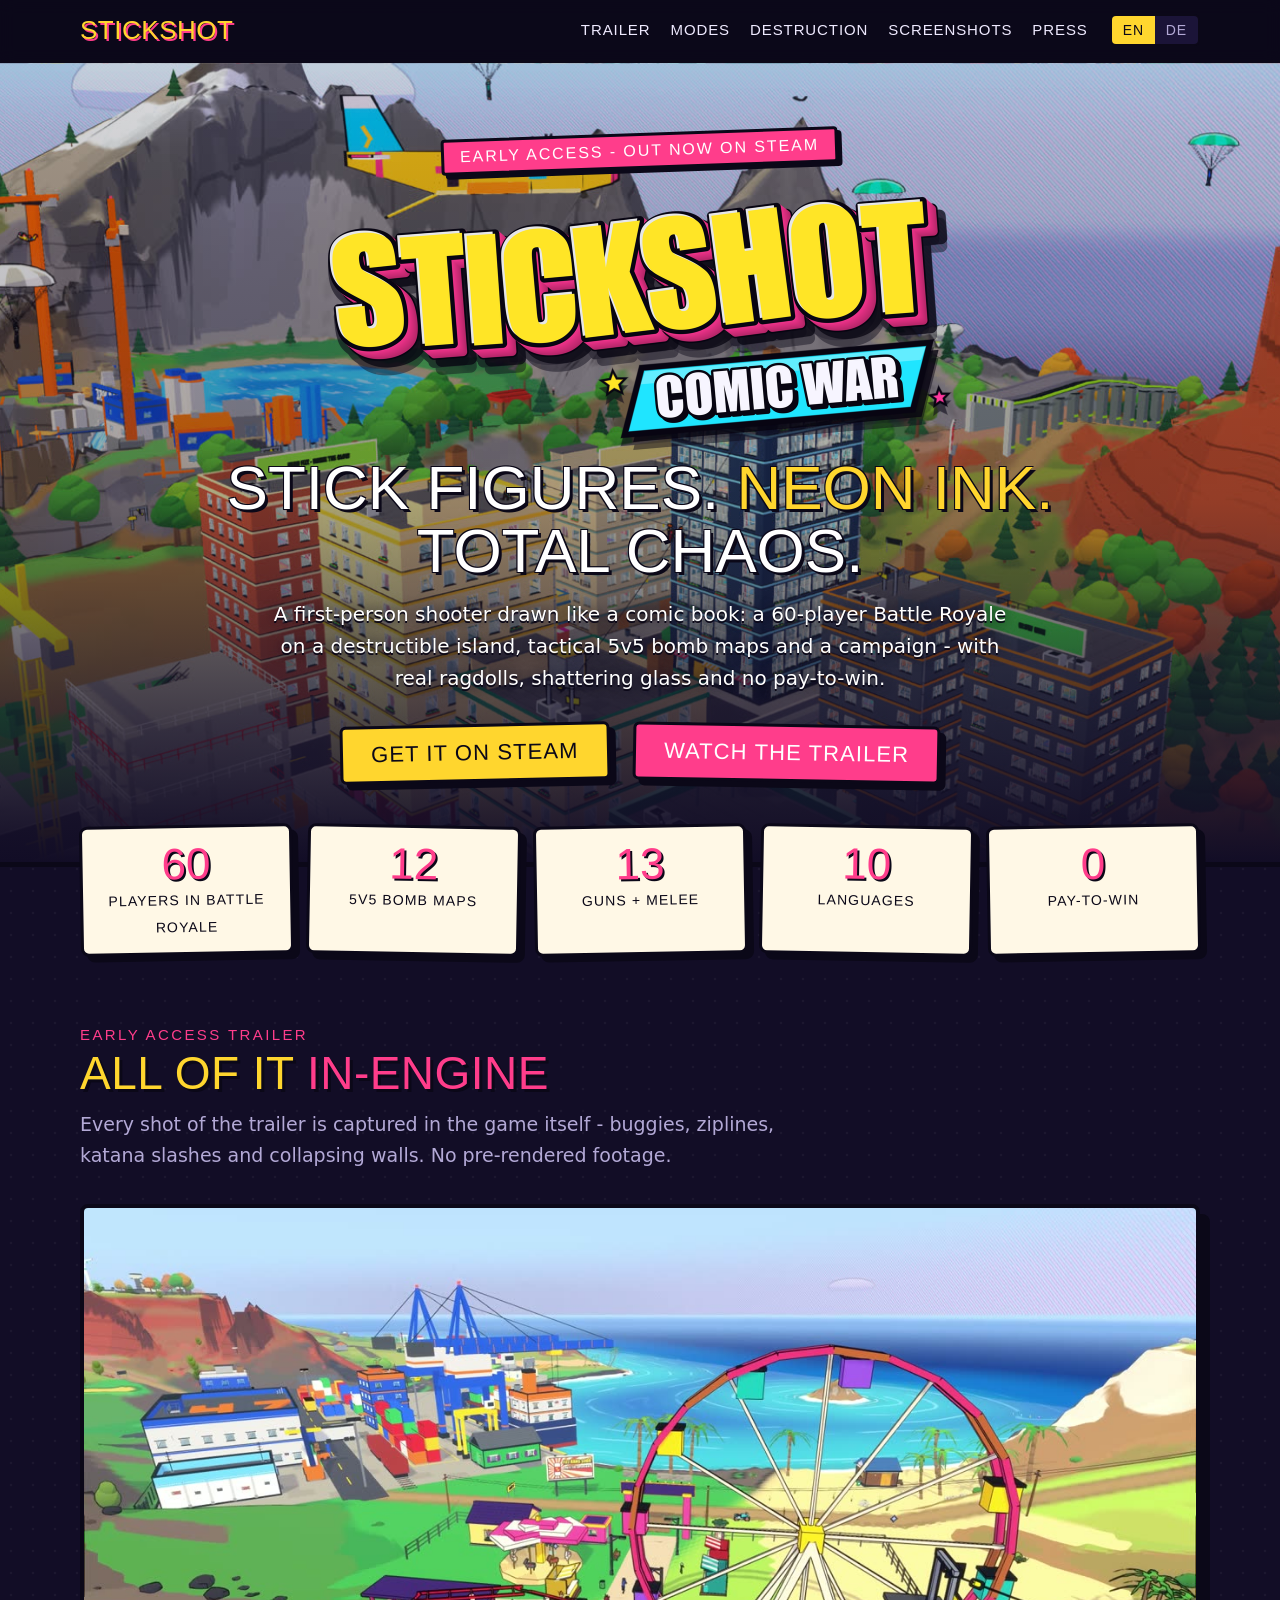
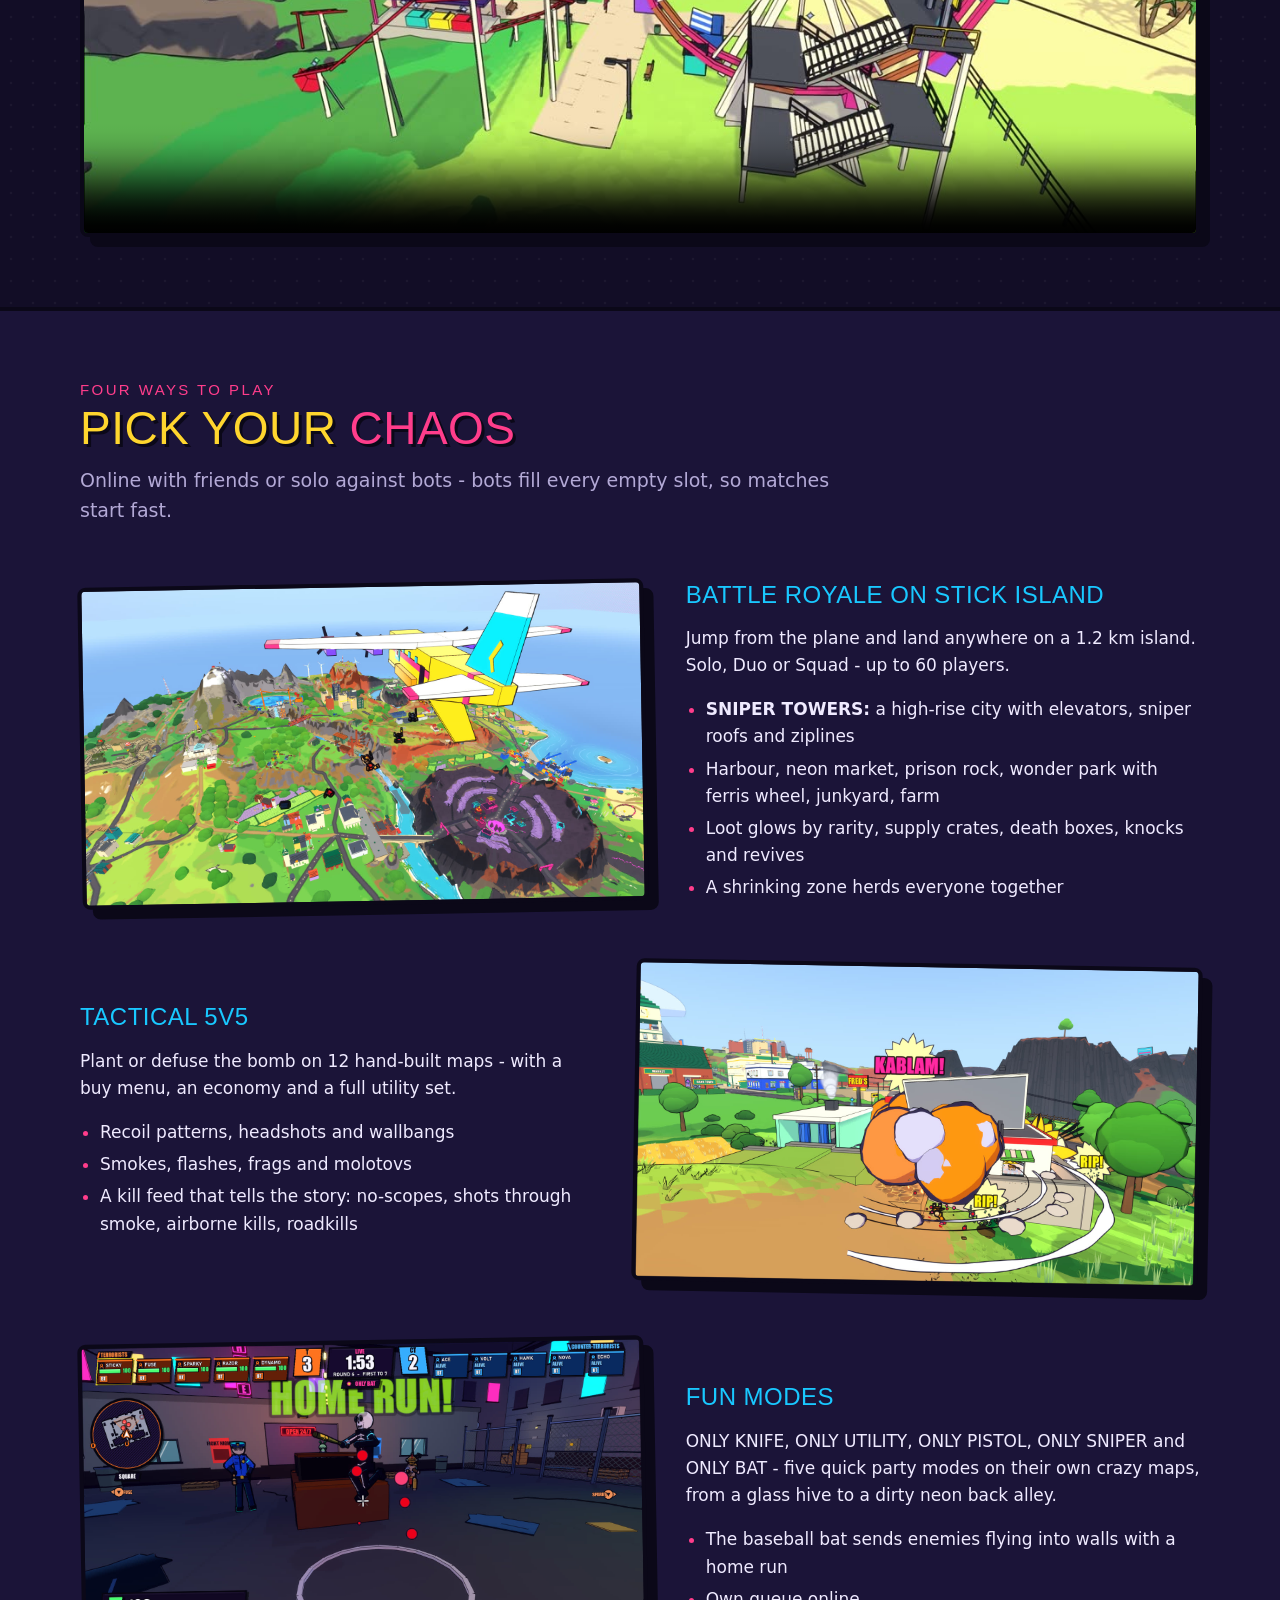
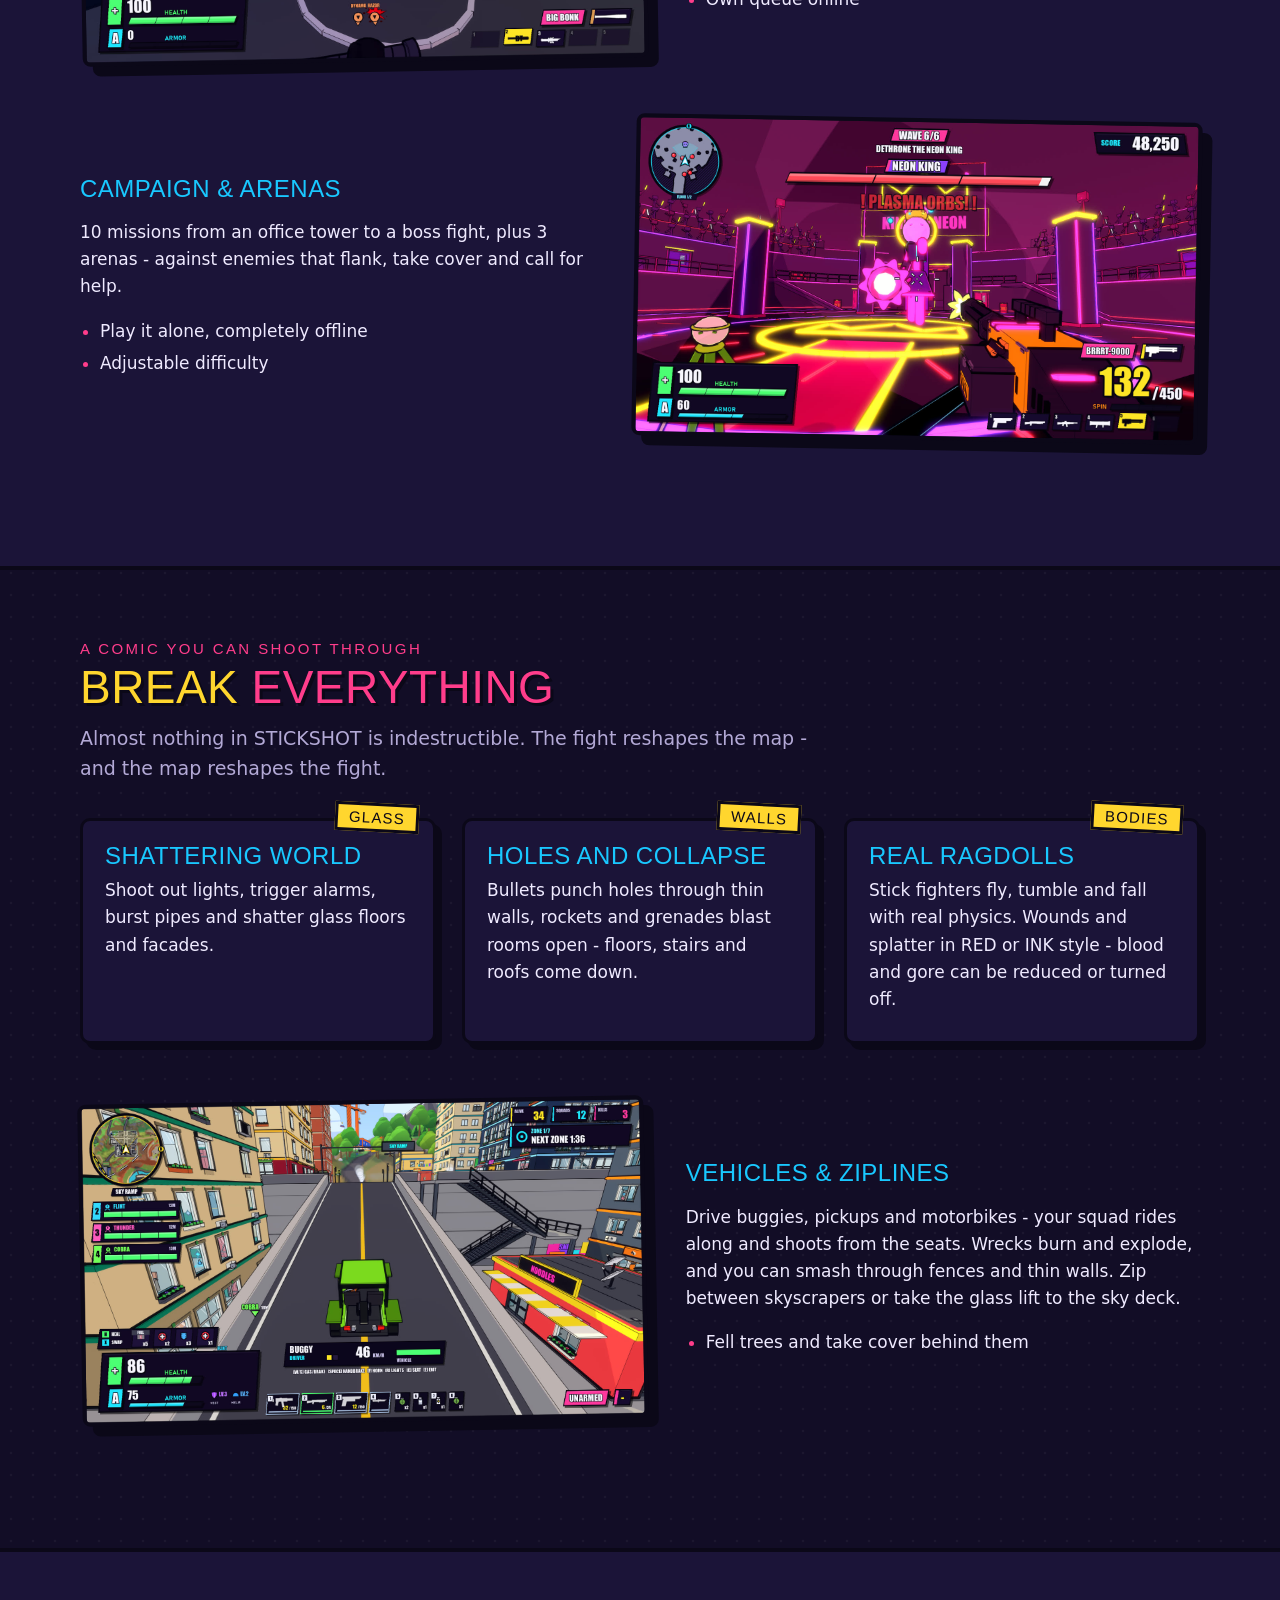
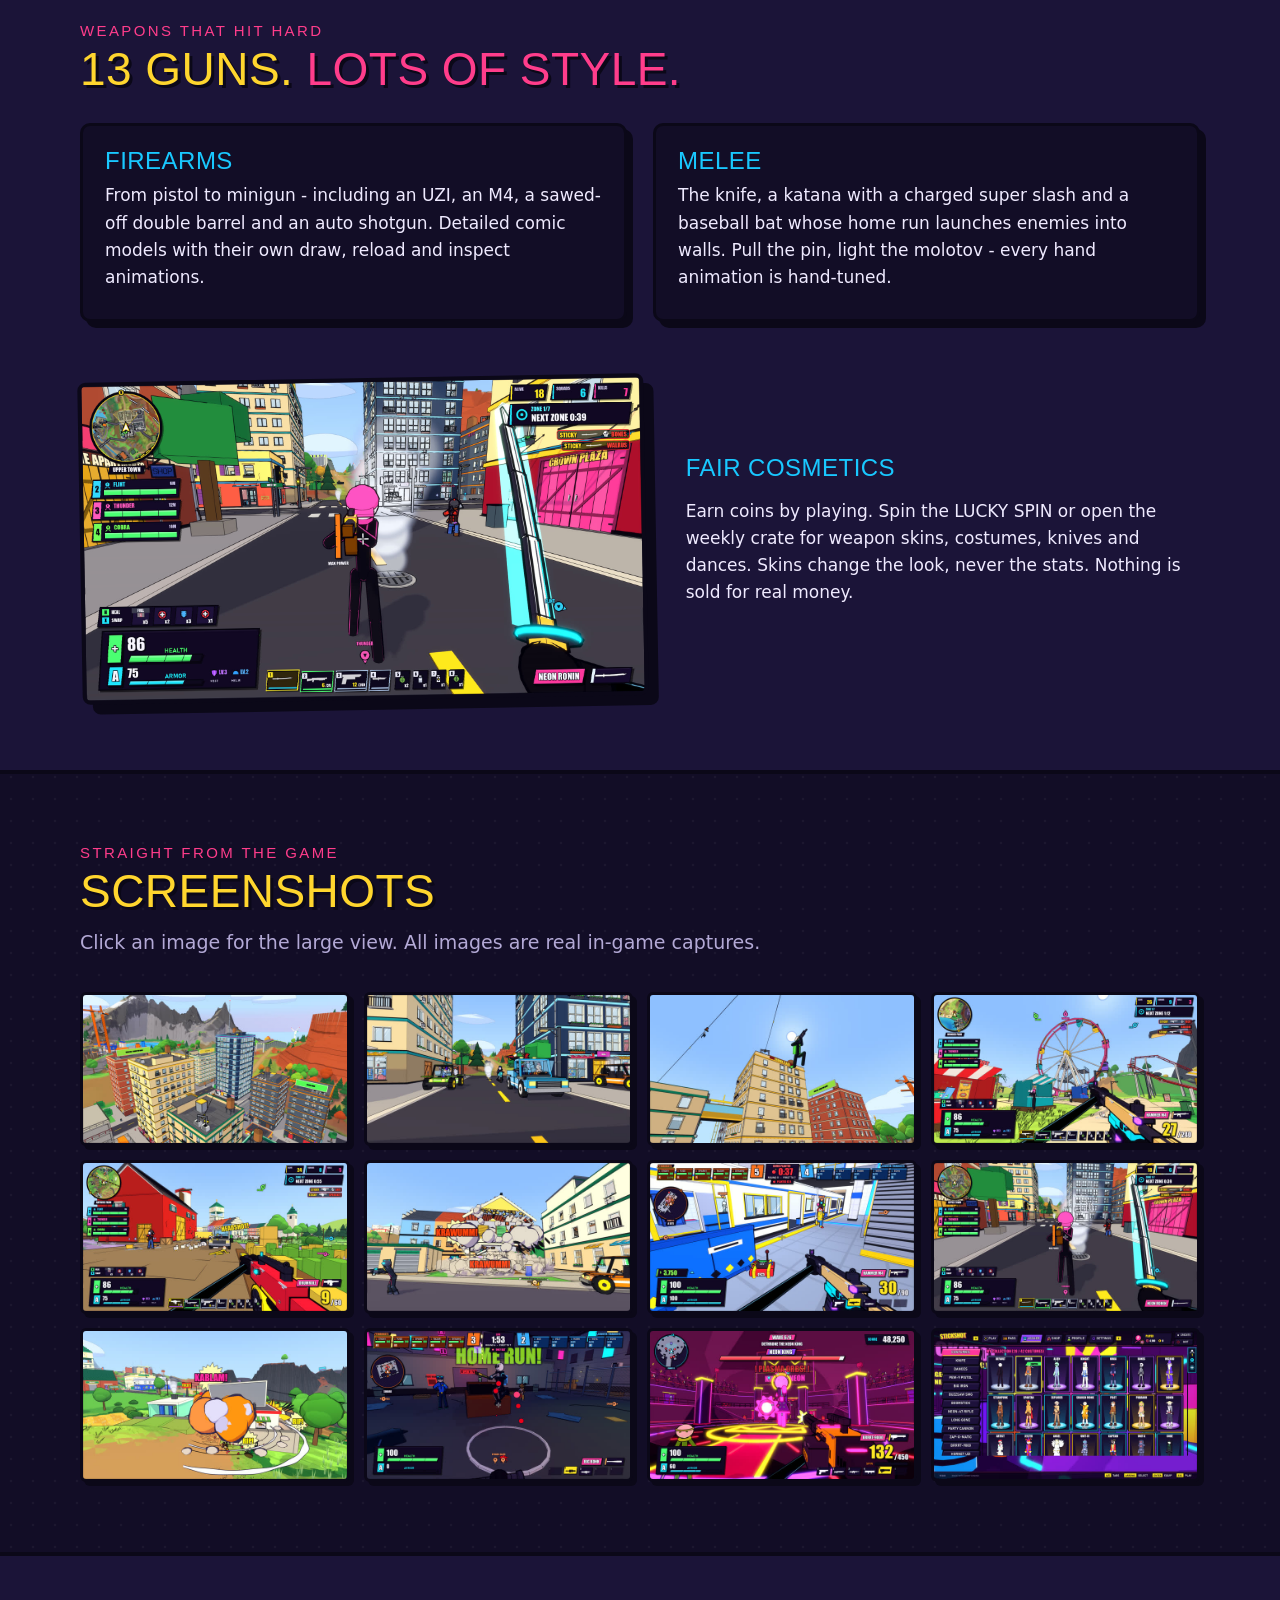
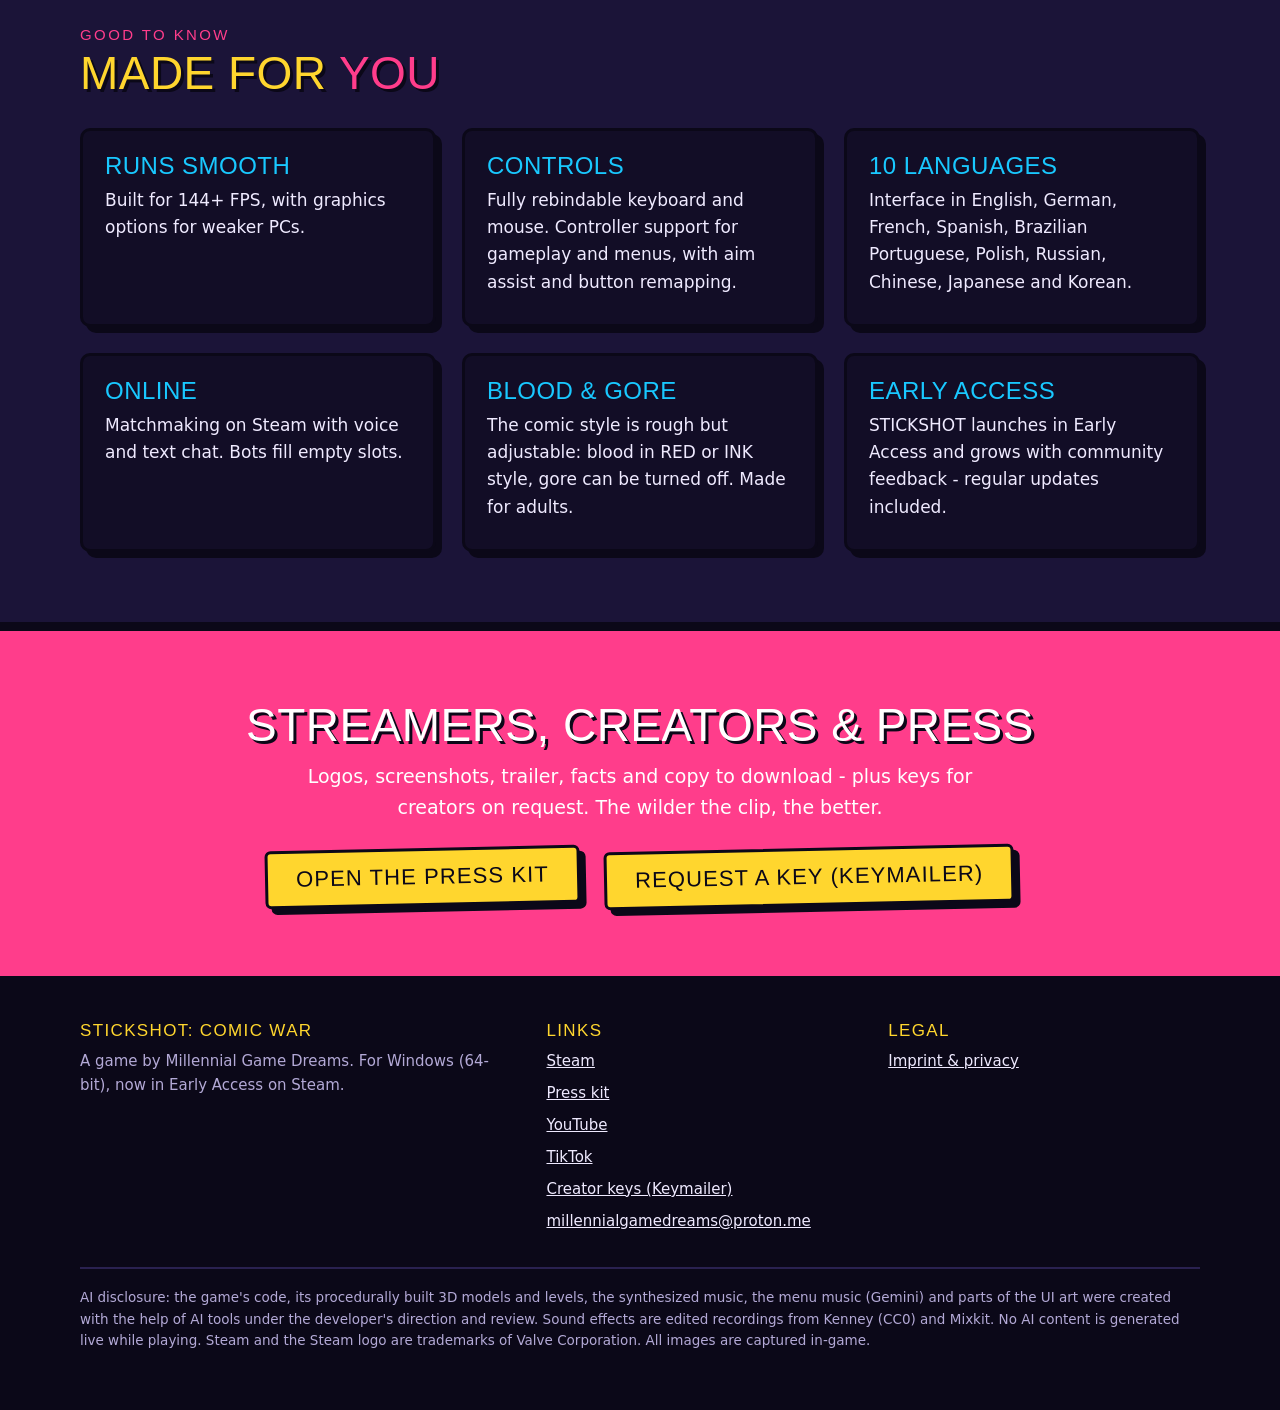
==== index.html @ 988b47b9 "Released: Early Access out now, key requests via Keymailer, YouTube/TikTok links, presskit release d" ====
<!doctype html>
<html lang="en" data-title-en="STICKSHOT: Comic War - Neon comic stickman shooter" data-title-de="STICKSHOT: Comic War - Neon-Comic-Strichmann-Shooter">
<head>
<meta charset="utf-8">
<meta name="viewport" content="width=device-width, initial-scale=1">
<title>STICKSHOT: Comic War - Neon comic stickman shooter</title>
<meta name="description" content="STICKSHOT: Comic War is a loud neon-comic stickman shooter: 60-player Battle Royale on a destructible island, tactical 5v5 bomb maps, fun modes and a 10-mission campaign. Real ragdolls, shattering glass, no pay-to-win. Out now in Early Access on Steam." data-de="STICKSHOT: Comic War ist ein lauter Neon-Comic-Strichmann-Shooter: Battle Royale mit 60 Spielern auf einer zerstörbaren Insel, taktisches 5v5 mit Bombe, Fun-Modi und eine Kampagne mit 10 Missionen. Echte Ragdolls, splitterndes Glas, kein Pay-to-Win. Jetzt im Early Access auf Steam.">
<link rel="icon" type="image/png" href="img/icon.png">
<meta property="og:type" content="website">
<meta property="og:title" content="STICKSHOT: Comic War">
<meta property="og:description" content="A loud neon-comic stickman shooter. 60-player Battle Royale, tactical 5v5, destruction everywhere. Out now in Early Access on Steam.">
<meta property="og:image" content="img/og.jpg">
<meta name="twitter:card" content="summary_large_image">
<meta name="theme-color" content="#120d26">
<link rel="stylesheet" href="css/style.css">
</head>
<body>
<a class="skip" href="#main" data-de="Zum Inhalt springen">Skip to content</a>

<header class="nav">
  <div class="wrap">
    <a class="brand" href="#top">Stickshot</a>
    <ul>
      <li><a href="#trailer" data-de="Trailer">Trailer</a></li>
      <li><a href="#modes" data-de="Modi">Modes</a></li>
      <li><a href="#destruction" data-de="Zerstörung">Destruction</a></li>
      <li><a href="#screens" data-de="Bilder">Screenshots</a></li>
      <li><a href="presskit/" data-de="Presse">Press</a></li>
    </ul>
    <div class="lang" role="group" aria-label="Language">
      <button type="button" data-l="en" aria-pressed="true">EN</button>
      <button type="button" data-l="de" aria-pressed="false">DE</button>
    </div>
  </div>
</header>

<main id="main">
<div class="hero" id="top">
  <div class="wrap">
    <span class="tag" data-de="Early Access - jetzt auf Steam">Early Access - out now on Steam</span>
    <img class="logo" src="img/logo.png" alt="STICKSHOT: Comic War" width="1280" height="522">
    <h1 data-de="Strichmännchen. <em>Neon-Tinte.</em> Totales Chaos.">Stick figures. <em>Neon ink.</em> Total chaos.</h1>
    <p class="lead" data-de="Ein Ego-Shooter, gezeichnet wie ein Comic: Battle Royale mit 60 Spielern auf einer zerstörbaren Insel, taktisches 5v5 mit Bombe und eine Kampagne - mit echten Ragdolls, splitterndem Glas und ohne Pay-to-Win.">A first-person shooter drawn like a comic book: a 60-player Battle Royale on a destructible island, tactical 5v5 bomb maps and a campaign - with real ragdolls, shattering glass and no pay-to-win.</p>
    <div class="btnrow">
      <a class="btn" href="https://store.steampowered.com/app/5336280/" rel="noopener" data-de="Jetzt auf Steam holen">Get it on Steam</a>
      <a class="btn pink" href="#trailer" data-de="Trailer ansehen">Watch the trailer</a>
    </div>
  </div>
</div>

<div class="wrap">
  <div class="stats" aria-label="Key numbers">
    <div class="stat"><b>60</b><span data-de="Spieler im Battle Royale">players in Battle Royale</span></div>
    <div class="stat"><b>12</b><span data-de="Bombenkarten 5v5">5v5 bomb maps</span></div>
    <div class="stat"><b>13</b><span data-de="Waffen + Nahkampf">guns + melee</span></div>
    <div class="stat"><b>10</b><span data-de="Sprachen">languages</span></div>
    <div class="stat"><b>0</b><span data-de="Pay-to-Win">pay-to-win</span></div>
  </div>
</div>

<section id="trailer">
  <div class="wrap">
    <p class="kicker" data-de="Early-Access-Trailer">Early Access trailer</p>
    <h2 data-de="Alles echt aus dem Spiel">All of it <span class="pop">in-engine</span></h2>
    <p class="sub" data-de="Der komplette Trailer ist im Spiel aufgenommen - Buggys, Seilrutschen, Katana-Schläge und einstürzende Wände. Keine Vorab-Renderings.">Every shot of the trailer is captured in the game itself - buggies, ziplines, katana slashes and collapsing walls. No pre-rendered footage.</p>
    <div class="video">
      <video controls preload="metadata" poster="video/poster.jpg" playsinline>
        <source src="video/trailer.mp4" type="video/mp4">
        <a href="video/trailer.mp4">Trailer (MP4)</a>
      </video>
    </div>
  </div>
</section>

<section class="alt" id="modes">
  <div class="wrap">
    <p class="kicker" data-de="Vier Wege zu spielen">Four ways to play</p>
    <h2 data-de="Such dir dein Chaos aus">Pick your <span class="pop">chaos</span></h2>
    <p class="sub" data-de="Online mit Freunden oder allein gegen Bots - Bots füllen jeden freien Platz, deshalb starten Matches schnell.">Online with friends or solo against bots - bots fill every empty slot, so matches start fast.</p>

    <div class="row">
      <div class="pic"><img src="img/shots/05.jpg" loading="lazy" width="1600" height="900" alt="A plane flying over the whole of Stick Island with its city, mountains and coast"></div>
      <div>
        <h3 data-de="Battle Royale auf Stick Island">Battle Royale on Stick Island</h3>
        <p data-de="Spring aus dem Flugzeug und lande irgendwo auf einer 1,2 km großen Insel. Solo, Duo oder Squad - bis zu 60 Spieler.">Jump from the plane and land anywhere on a 1.2 km island. Solo, Duo or Squad - up to 60 players.</p>
        <ul>
          <li data-de="SNIPER TOWERS: Hochhausstadt mit Aufzügen, Sniper-Dächern und Seilrutschen"><b>SNIPER TOWERS:</b> a high-rise city with elevators, sniper roofs and ziplines</li>
          <li data-de="Hafen, Neon-Markt, Gefängnisfelsen, Freizeitpark mit Riesenrad, Schrottplatz, Bauernhof">Harbour, neon market, prison rock, wonder park with ferris wheel, junkyard, farm</li>
          <li data-de="Beute leuchtet nach Seltenheit, Versorgungskisten, Todeskisten, Niederschlagen und Wiederbeleben">Loot glows by rarity, supply crates, death boxes, knocks and revives</li>
          <li data-de="Eine schrumpfende Zone treibt alle zusammen">A shrinking zone herds everyone together</li>
        </ul>
      </div>
    </div>

    <div class="row flip">
      <div class="pic"><img src="img/shots/07.jpg" loading="lazy" width="1600" height="900" alt="A planted bomb explodes in a comic-style KABLAM burst on a 5v5 map"></div>
      <div>
        <h3 data-de="Taktisches 5v5">Tactical 5v5</h3>
        <p data-de="Bombe legen oder entschärfen auf 12 handgebauten Karten - mit Kaufmenü, Wirtschaft und Granaten.">Plant or defuse the bomb on 12 hand-built maps - with a buy menu, an economy and a full utility set.</p>
        <ul>
          <li data-de="Rückstoßmuster, Kopftreffer und Wanddurchschüsse">Recoil patterns, headshots and wallbangs</li>
          <li data-de="Rauch, Blend, Splitter und Molotow">Smokes, flashes, frags and molotovs</li>
          <li data-de="Ein Kill-Feed, der die Geschichte erzählt: No-Scopes, Schüsse durch Rauch, Kills im Sprung, Roadkills">A kill feed that tells the story: no-scopes, shots through smoke, airborne kills, roadkills</li>
        </ul>
      </div>
    </div>

    <div class="row">
      <div class="pic"><img src="img/shots/12.jpg" loading="lazy" width="1600" height="900" alt="HOME RUN! A baseball bat smash in the neon back alley of the ONLY BAT fun mode"></div>
      <div>
        <h3>FUN MODES</h3>
        <p data-de="ONLY KNIFE, ONLY UTILITY, ONLY PISTOL, ONLY SNIPER und ONLY BAT - fünf schnelle Party-Modi auf eigenen verrückten Karten, vom Glaswaben-Turm bis zum dreckigen Neon-Hinterhof.">ONLY KNIFE, ONLY UTILITY, ONLY PISTOL, ONLY SNIPER and ONLY BAT - five quick party modes on their own crazy maps, from a glass hive to a dirty neon back alley.</p>
        <ul>
          <li data-de="Der Baseballschläger schleudert Gegner mit einem Home Run gegen Wände">The baseball bat sends enemies flying into walls with a home run</li>
          <li data-de="Eigene Warteschlange online">Own queue online</li>
        </ul>
      </div>
    </div>

    <div class="row flip">
      <div class="pic"><img src="img/shots/13.jpg" loading="lazy" width="1600" height="900" alt="Boss fight against the NEON KING in a purple arena with a minigun"></div>
      <div>
        <h3 data-de="Kampagne &amp; Arenen">Campaign &amp; arenas</h3>
        <p data-de="10 Missionen vom Bürohochhaus bis zum Bosskampf, dazu 3 Arenen - gegen Gegner, die flankieren, Deckung suchen und Verstärkung rufen.">10 missions from an office tower to a boss fight, plus 3 arenas - against enemies that flank, take cover and call for help.</p>
        <ul>
          <li data-de="Allein spielen, komplett ohne Internet">Play it alone, completely offline</li>
          <li data-de="Schwierigkeit einstellbar">Adjustable difficulty</li>
        </ul>
      </div>
    </div>
  </div>
</section>

<section id="destruction">
  <div class="wrap">
    <p class="kicker" data-de="Ein Comic, den man durchschießen kann">A comic you can shoot through</p>
    <h2 data-de="Mach alles <span class='pop'>kaputt</span>">Break <span class="pop">everything</span></h2>
    <p class="sub" data-de="Fast nichts in STICKSHOT ist unzerstörbar. Das Gefecht verändert die Karte - und die Karte verändert das Gefecht.">Almost nothing in STICKSHOT is indestructible. The fight reshapes the map - and the map reshapes the fight.</p>
    <div class="grid g3">
      <div class="card"><span class="no" data-de="Glas">Glass</span><h3 data-de="Splitternde Welt">Shattering world</h3><p data-de="Lampen zerschießen, Alarme auslösen, Rohre platzen lassen, Glasböden und Fassaden zerbersten.">Shoot out lights, trigger alarms, burst pipes and shatter glass floors and facades.</p></div>
      <div class="card"><span class="no" data-de="Wände">Walls</span><h3 data-de="Löcher und Einsturz">Holes and collapse</h3><p data-de="Kugeln schlagen Löcher in dünne Wände, Raketen und Granaten sprengen Räume auf - Decken, Treppen und Dächer stürzen ein.">Bullets punch holes through thin walls, rockets and grenades blast rooms open - floors, stairs and roofs come down.</p></div>
      <div class="card"><span class="no" data-de="Körper">Bodies</span><h3 data-de="Echte Ragdolls">Real ragdolls</h3><p data-de="Strichmann-Kämpfer fliegen, stolpern und fallen physikalisch. Wunden und Splatter in RED oder INK - Blut und Gore lassen sich reduzieren oder abschalten.">Stick fighters fly, tumble and fall with real physics. Wounds and splatter in RED or INK style - blood and gore can be reduced or turned off.</p></div>
    </div>

    <div class="row">
      <div class="pic"><img src="img/shots/08.jpg" loading="lazy" width="1600" height="900" alt="Driving a green buggy down a city street at speed"></div>
      <div>
        <h3 data-de="Fahrzeuge &amp; Seilrutschen">Vehicles &amp; ziplines</h3>
        <p data-de="Fahr Buggy, Pickup und Motorrad - dein Trupp fährt mit und schießt vom Sitz. Wracks brennen und explodieren, und du brichst durch Zäune und dünne Wände. Rutsch am Seil zwischen Hochhäusern oder nimm den Glasaufzug zum Sky Deck.">Drive buggies, pickups and motorbikes - your squad rides along and shoots from the seats. Wrecks burn and explode, and you can smash through fences and thin walls. Zip between skyscrapers or take the glass lift to the sky deck.</p>
        <ul>
          <li data-de="Bäume fällen und sich dahinter verschanzen">Fell trees and take cover behind them</li>
        </ul>
      </div>
    </div>
  </div>
</section>

<section class="alt" id="weapons">
  <div class="wrap">
    <p class="kicker" data-de="Waffen mit Wumms">Weapons that hit hard</p>
    <h2 data-de="13 Waffen. <span class='pop'>Viel Stil.</span>">13 guns. <span class="pop">Lots of style.</span></h2>
    <div class="grid g2" style="margin-top:30px">
      <div class="card"><h3 data-de="Schusswaffen">Firearms</h3><p data-de="Von der Pistole bis zur Minigun - darunter UZI, M4, abgesägte Doppelflinte und Auto-Schrotflinte. Detaillierte Comic-Modelle mit eigenen Zieh-, Nachlade- und Inspizier-Animationen.">From pistol to minigun - including an UZI, an M4, a sawed-off double barrel and an auto shotgun. Detailed comic models with their own draw, reload and inspect animations.</p></div>
      <div class="card"><h3 data-de="Nahkampf">Melee</h3><p data-de="Das Messer, ein Katana mit aufgeladenem Superschlag und ein Baseballschläger, dessen Home Run Gegner gegen Wände schleudert. Stift ziehen, Molotow anzünden - jede Hand-Animation sitzt.">The knife, a katana with a charged super slash and a baseball bat whose home run launches enemies into walls. Pull the pin, light the molotov - every hand animation is hand-tuned.</p></div>
    </div>
    <div class="row" style="margin-bottom:0">
      <div class="pic"><img src="img/shots/03.jpg" loading="lazy" width="1600" height="900" alt="First-person view with a glowing katana in a city street"></div>
      <div>
        <h3 data-de="Faire Kosmetik">Fair cosmetics</h3>
        <p data-de="Coins verdienst du durchs Spielen. Dreh das LUCKY SPIN oder öffne die Wochenkiste für Waffen-Skins, Kostüme, Messer und Tänze. Skins ändern das Aussehen, nie die Werte. Nichts wird für echtes Geld verkauft.">Earn coins by playing. Spin the LUCKY SPIN or open the weekly crate for weapon skins, costumes, knives and dances. Skins change the look, never the stats. Nothing is sold for real money.</p>
      </div>
    </div>
  </div>
</section>

<section id="screens">
  <div class="wrap">
    <p class="kicker" data-de="Bilder aus dem Spiel">Straight from the game</p>
    <h2>Screenshots</h2>
    <p class="sub" data-de="Klick auf ein Bild für die große Ansicht. Alle Bilder sind echte Aufnahmen.">Click an image for the large view. All images are real in-game captures.</p>
    <div class="gallery">
      <button class="shot" data-full="img/shots/02.jpg"><img src="img/thumbs/02.jpg" loading="lazy" width="640" height="360" alt="Island overview with a high-rise city, mountains and red canyon"></button>
      <button class="shot" data-full="img/shots/01.jpg"><img src="img/thumbs/01.jpg" loading="lazy" width="640" height="360" alt="Street scene with a buggy, pickup and motorbike"></button>
      <button class="shot" data-full="img/shots/04.jpg"><img src="img/thumbs/04.jpg" loading="lazy" width="640" height="360" alt="A stick fighter ziplining between rooftops"></button>
      <button class="shot" data-full="img/shots/06.jpg"><img src="img/thumbs/06.jpg" loading="lazy" width="640" height="360" alt="Wonder park with a ferris wheel and roller coaster"></button>
      <button class="shot" data-full="img/shots/09.jpg"><img src="img/thumbs/09.jpg" loading="lazy" width="640" height="360" alt="A farm with a red barn and a headshot callout"></button>
      <button class="shot" data-full="img/shots/10.jpg"><img src="img/thumbs/10.jpg" loading="lazy" width="640" height="360" alt="KRAWUMM! A building wall blown apart by an explosion"></button>
      <button class="shot" data-full="img/shots/11.jpg"><img src="img/thumbs/11.jpg" loading="lazy" width="640" height="360" alt="5v5 round on a metro platform with a train"></button>
      <button class="shot" data-full="img/shots/03.jpg"><img src="img/thumbs/03.jpg" loading="lazy" width="640" height="360" alt="Katana in first person next to an enemy stick fighter"></button>
      <button class="shot" data-full="img/shots/07.jpg"><img src="img/thumbs/07.jpg" loading="lazy" width="640" height="360" alt="Bomb explosion with comic text KABLAM"></button>
      <button class="shot" data-full="img/shots/12.jpg"><img src="img/thumbs/12.jpg" loading="lazy" width="640" height="360" alt="HOME RUN in the back alley fun mode"></button>
      <button class="shot" data-full="img/shots/13.jpg"><img src="img/thumbs/13.jpg" loading="lazy" width="640" height="360" alt="Boss arena with the NEON KING"></button>
      <button class="shot" data-full="img/shots/14.jpg"><img src="img/thumbs/14.jpg" loading="lazy" width="640" height="360" alt="The locker menu with 42 costumes"></button>
    </div>
  </div>
</section>

<section class="alt" id="info">
  <div class="wrap">
    <p class="kicker" data-de="Gut zu wissen">Good to know</p>
    <h2 data-de="Für dich <span class='pop'>gebaut</span>">Made for <span class="pop">you</span></h2>
    <div class="grid g3" style="margin-top:30px">
      <div class="card"><h3 data-de="Läuft flüssig">Runs smooth</h3><p data-de="Ausgelegt auf 144+ FPS, mit Grafikeinstellungen für schwächere Rechner.">Built for 144+ FPS, with graphics options for weaker PCs.</p></div>
      <div class="card"><h3 data-de="Steuerung">Controls</h3><p data-de="Tastatur und Maus komplett frei belegbar. Controller-Unterstützung für Spiel und Menüs, mit Aim-Assist und Tastenbelegung.">Fully rebindable keyboard and mouse. Controller support for gameplay and menus, with aim assist and button remapping.</p></div>
      <div class="card"><h3 data-de="10 Sprachen">10 languages</h3><p data-de="Oberfläche auf Englisch, Deutsch, Französisch, Spanisch, brasilianischem Portugiesisch, Polnisch, Russisch, Chinesisch, Japanisch und Koreanisch.">Interface in English, German, French, Spanish, Brazilian Portuguese, Polish, Russian, Chinese, Japanese and Korean.</p></div>
      <div class="card"><h3 data-de="Online">Online</h3><p data-de="Matchsuche über Steam mit Sprach- und Textchat. Bots füllen leere Plätze.">Matchmaking on Steam with voice and text chat. Bots fill empty slots.</p></div>
      <div class="card"><h3 data-de="Blut &amp; Gore">Blood &amp; gore</h3><p data-de="Der Comic-Stil ist drastisch, aber einstellbar: Blut im Stil RED oder INK, Gore lässt sich abschalten. Für Erwachsene.">The comic style is rough but adjustable: blood in RED or INK style, gore can be turned off. Made for adults.</p></div>
      <div class="card"><h3 data-de="Early Access">Early Access</h3><p data-de="STICKSHOT startet im Early Access und wächst mit dem Feedback der Community - regelmäßige Updates inklusive.">STICKSHOT launches in Early Access and grows with community feedback - regular updates included.</p></div>
    </div>
  </div>
</section>

<section class="cta" id="press">
  <div class="wrap">
    <h2 data-de="Streamer, Creator &amp; Presse">Streamers, creators &amp; press</h2>
    <p data-de="Logos, Screenshots, Trailer, Fakten und Texte zum Herunterladen - dazu Keys für Creator auf Anfrage. Je wilder der Clip, desto besser.">Logos, screenshots, trailer, facts and copy to download - plus keys for creators on request. The wilder the clip, the better.</p>
    <div class="btnrow" style="justify-content:center">
      <a class="btn" href="presskit/" data-de="Zum Presskit">Open the press kit</a>
      <a class="btn ghost" href="https://www.keymailer.co/g/games/f1ba02cc" rel="noopener" target="_blank" data-de="Key über Keymailer anfragen">Request a key (Keymailer)</a>
    </div>
  </div>
</section>
</main>

<footer>
  <div class="wrap">
    <div class="cols">
      <div>
        <h4>STICKSHOT: Comic War</h4>
        <p data-de="Ein Spiel von Millennial Game Dreams. Für Windows (64 Bit), jetzt im Early Access auf Steam.">A game by Millennial Game Dreams. For Windows (64-bit), now in Early Access on Steam.</p>
      </div>
      <div>
        <h4 data-de="Links">Links</h4>
        <p><a href="https://store.steampowered.com/app/5336280/" rel="noopener">Steam</a></p>
        <p><a href="presskit/" data-de="Presskit">Press kit</a></p>
        <p><a href="https://www.youtube.com/@schornycr7126" rel="noopener">YouTube</a></p>
        <p><a href="https://www.tiktok.com/@schornycr" rel="noopener">TikTok</a></p>
        <p><a href="https://www.keymailer.co/g/games/f1ba02cc" rel="noopener" data-de="Creator-Keys (Keymailer)">Creator keys (Keymailer)</a></p>
        <p><a href="mailto:millennialgamedreams@proton.me">millennialgamedreams@proton.me</a></p>
      </div>
      <div>
        <h4 data-de="Rechtliches">Legal</h4>
        <p><a href="legal.html" data-de="Impressum &amp; Datenschutz">Imprint &amp; privacy</a></p>
      </div>
    </div>
    <p class="fine" data-de="Hinweis zu KI: Programmcode, prozedural gebaute 3D-Modelle und Level, synthetisch erzeugte Musik, die Menü-Musik (Gemini) und Teile der Oberflächen-Grafik sind mit Hilfe von KI-Werkzeugen unter Anleitung und Prüfung des Entwicklers entstanden. Soundeffekte sind bearbeitete Aufnahmen von Kenney (CC0) und Mixkit. Während des Spiels wird nichts live von einer KI erzeugt. Steam und das Steam-Logo sind Marken der Valve Corporation. Alle Bilder stammen aus dem Spiel.">AI disclosure: the game's code, its procedurally built 3D models and levels, the synthesized music, the menu music (Gemini) and parts of the UI art were created with the help of AI tools under the developer's direction and review. Sound effects are edited recordings from Kenney (CC0) and Mixkit. No AI content is generated live while playing. Steam and the Steam logo are trademarks of Valve Corporation. All images are captured in-game.</p>
  </div>
</footer>

<dialog id="lb" aria-label="Screenshot viewer">
  <img alt="">
  <button type="button" class="x" aria-label="Close">X</button>
  <button type="button" class="nv" aria-label="Previous">&lsaquo;</button>
  <button type="button" class="nv r" aria-label="Next">&rsaquo;</button>
</dialog>

<script src="js/site.js"></script>
</body>
</html>
---- css/style.css ----
/* STICKSHOT: Comic War - Landingpage + Presskit. Keine Fremdschriften, keine Fremdanfragen. */
:root {
  --ink: #0b0818;
  --bg: #120d26;
  --bg2: #1b1438;
  --paper: #fff8e6;
  --yellow: #ffd62e;
  --pink: #ff3d8b;
  --cyan: #19c8ff;
  --text: #efeaff;
  --muted: #b3a9d6;
  --display: Impact, Haettenschweiler, "Arial Narrow Bold", "Arial Black", sans-serif;
  --body: "Segoe UI", system-ui, -apple-system, Roboto, "Helvetica Neue", Arial, sans-serif;
  --shadow: 6px 6px 0 var(--ink);
  --wrap: 1160px;
}
* { box-sizing: border-box; }
html { scroll-behavior: smooth; scroll-padding-top: 72px; }
body {
  margin: 0; background: var(--bg); color: var(--text);
  font: 17px/1.6 var(--body); -webkit-font-smoothing: antialiased;
  background-image: radial-gradient(rgba(255,255,255,.045) 1.4px, transparent 1.6px);
  background-size: 22px 22px;
}
img, video { max-width: 100%; height: auto; display: block; }
a { color: var(--cyan); }
.wrap { max-width: var(--wrap); margin: 0 auto; padding: 0 20px; }
.skip { position: absolute; left: -999px; top: 0; background: var(--yellow); color: var(--ink); padding: 8px 14px; z-index: 100; }
.skip:focus { left: 8px; top: 8px; }

/* Navigation */
.nav { position: sticky; top: 0; z-index: 50; background: rgba(11,8,24,.92); backdrop-filter: blur(8px); border-bottom: 3px solid var(--ink); }
.nav .wrap { display: flex; align-items: center; gap: 22px; height: 60px; }
.nav .brand { font: 26px/1 var(--display); letter-spacing: .02em; color: var(--yellow); text-decoration: none; text-shadow: 2px 2px 0 var(--pink); text-transform: uppercase; }
.nav ul { display: flex; gap: 20px; list-style: none; margin: 0 0 0 auto; padding: 0; }
.nav ul a { color: var(--text); text-decoration: none; font: 15px var(--display); letter-spacing: .06em; text-transform: uppercase; }
.nav ul a:hover, .nav ul a[aria-current] { color: var(--yellow); }
.lang { display: flex; gap: 0; border: 2px solid var(--ink); border-radius: 6px; overflow: hidden; }
.lang button { font: 14px var(--display); letter-spacing: .06em; background: var(--bg2); color: var(--muted); border: 0; padding: 6px 11px; cursor: pointer; }
.lang button[aria-pressed="true"] { background: var(--yellow); color: var(--ink); }
.lang button:focus-visible, .btn:focus-visible, a:focus-visible, .shot:focus-visible { outline: 3px solid var(--cyan); outline-offset: 3px; }

/* Knoepfe */
.btn {
  display: inline-block; font: 22px/1 var(--display); letter-spacing: .05em; text-transform: uppercase; text-decoration: none;
  color: var(--ink); background: var(--yellow); padding: 15px 28px; border: 3px solid var(--ink); border-radius: 6px;
  box-shadow: var(--shadow); transform: rotate(-1.2deg); transition: transform .12s, box-shadow .12s; cursor: pointer;
}
.btn:hover { transform: rotate(-1.2deg) translate(-2px,-2px); box-shadow: 9px 9px 0 var(--ink); }
.btn:active { transform: rotate(-1.2deg) translate(4px,4px); box-shadow: 2px 2px 0 var(--ink); }
.btn.pink { background: var(--pink); color: #fff; transform: rotate(1deg); }
.btn.pink:hover { transform: rotate(1deg) translate(-2px,-2px); }
.btn.pink:active { transform: rotate(1deg) translate(4px,4px); }
.btn.ghost { background: var(--paper); }
.btn.small { font-size: 17px; padding: 10px 18px; }
.btnrow { display: flex; flex-wrap: wrap; gap: 20px 24px; align-items: center; }

/* Hero */
.hero { position: relative; overflow: hidden; border-bottom: 5px solid var(--ink); background: var(--ink); }
.hero::before { content: ""; position: absolute; inset: 0; background: url(../img/hero.jpg) center 40% / cover; }
.hero::after { content: ""; position: absolute; inset: 0; background: linear-gradient(180deg, rgba(11,8,24,.15) 0%, rgba(11,8,24,.35) 55%, var(--bg) 100%); }
.hero .wrap { position: relative; z-index: 2; text-align: center; padding-top: 70px; padding-bottom: 80px; }
.hero .logo { width: min(640px, 88%); margin: 0 auto 6px; filter: drop-shadow(0 8px 0 rgba(11,8,24,.6)); }
.hero .tag { display: inline-block; font: 16px var(--display); letter-spacing: .12em; text-transform: uppercase; background: var(--pink); color: #fff; padding: 6px 16px; border: 3px solid var(--ink); border-radius: 4px; box-shadow: 4px 4px 0 var(--ink); transform: rotate(-2deg); margin-bottom: 20px; }
.hero h1 { font: clamp(34px, 6vw, 62px)/1.02 var(--display); text-transform: uppercase; margin: 6px auto 16px; max-width: 900px; color: #fff; text-shadow: 3px 3px 0 var(--ink), -1px -1px 0 var(--ink), 1px -1px 0 var(--ink), -1px 1px 0 var(--ink); }
.hero h1 em { font-style: normal; color: var(--yellow); }
.hero p.lead { font-size: 20px; max-width: 760px; margin: 0 auto 30px; color: #fff; text-shadow: 0 2px 0 var(--ink), 0 0 14px var(--ink); }
.hero .btnrow { justify-content: center; }

/* Abschnitte */
section { padding: 70px 0; position: relative; }
section.alt { background: var(--bg2); border-top: 4px solid var(--ink); border-bottom: 4px solid var(--ink); }
h2 { font: clamp(30px, 4.4vw, 46px)/1.05 var(--display); text-transform: uppercase; letter-spacing: .01em; margin: 0 0 12px; color: var(--yellow); text-shadow: 3px 3px 0 var(--ink); }
h2 .pop { color: var(--pink); }
h3 { font: 24px/1.1 var(--display); text-transform: uppercase; letter-spacing: .02em; margin: 0 0 8px; color: var(--cyan); }
.kicker { font: 15px var(--display); letter-spacing: .16em; text-transform: uppercase; color: var(--pink); margin: 0 0 6px; }
.sub { color: var(--muted); font-size: 19px; max-width: 760px; margin: 0 0 34px; }

/* Zahlenleiste */
.stats { display: grid; grid-template-columns: repeat(5, 1fr); gap: 14px; margin-top: -42px; position: relative; z-index: 5; }
.stat { background: var(--paper); color: var(--ink); border: 3px solid var(--ink); border-radius: 8px; box-shadow: var(--shadow); text-align: center; padding: 14px 8px 12px; }
.stat:nth-child(odd) { transform: rotate(-1deg); } .stat:nth-child(even) { transform: rotate(1deg); }
.stat b { display: block; font: 44px/1 var(--display); color: var(--pink); text-shadow: 2px 2px 0 var(--ink); }
.stat span { font: 14px var(--display); letter-spacing: .08em; text-transform: uppercase; }

/* Trailer */
.video { border: 4px solid var(--ink); border-radius: 8px; box-shadow: 10px 10px 0 var(--ink); background: #000; overflow: hidden; }
.video video { width: 100%; aspect-ratio: 16/9; background: #000; }

/* Karten */
.grid { display: grid; gap: 26px; }
.g3 { grid-template-columns: repeat(3, 1fr); }
.g2 { grid-template-columns: repeat(2, 1fr); }
.card { background: var(--bg2); border: 3px solid var(--ink); border-radius: 10px; box-shadow: var(--shadow); padding: 22px 22px 20px; position: relative; }
section.alt .card { background: var(--bg); }
.card .no { position: absolute; top: -18px; right: 14px; font: 15px var(--display); letter-spacing: .08em; background: var(--yellow); color: var(--ink); border: 3px solid var(--ink); padding: 3px 11px; transform: rotate(3deg); text-transform: uppercase; }
.card p { margin: 0 0 8px; color: var(--text); }
.card ul { margin: 8px 0 0; padding-left: 20px; color: var(--muted); }
.card li { margin: 3px 0; }

/* Feature-Zeilen mit Bild */
.row { display: grid; grid-template-columns: 1.1fr 1fr; gap: 40px; align-items: center; margin: 56px 0; }
.row.flip { grid-template-columns: 1fr 1.1fr; } .row.flip .pic { order: 2; }
.pic { border: 4px solid var(--ink); border-radius: 8px; box-shadow: 10px 10px 0 var(--ink); overflow: hidden; transform: rotate(-1deg); background: var(--ink); }
.row.flip .pic { transform: rotate(1deg); }
.pic img { width: 100%; }
.row ul { padding-left: 20px; margin: 10px 0 0; }
.row li { margin: 5px 0; }
.row li::marker { color: var(--pink); }

/* Galerie */
.gallery { display: grid; grid-template-columns: repeat(4, 1fr); gap: 14px; }
.shot { padding: 0; border: 3px solid var(--ink); border-radius: 6px; background: var(--ink); cursor: zoom-in; overflow: hidden; box-shadow: 4px 4px 0 var(--ink); transition: transform .12s; display: block; }
.shot:hover { transform: translate(-2px,-3px) rotate(-.6deg); }
.shot img { width: 100%; aspect-ratio: 16/9; object-fit: cover; }
.shot.wide { grid-column: span 2; }
dialog#lb { border: 4px solid var(--ink); border-radius: 8px; padding: 0; background: var(--ink); max-width: min(1200px, 96vw); box-shadow: 0 0 0 9999px rgba(5,3,14,.88); }
dialog#lb img { width: 100%; max-height: 86vh; object-fit: contain; }
dialog#lb button { position: absolute; top: 10px; right: 10px; font: 20px var(--display); background: var(--yellow); border: 3px solid var(--ink); border-radius: 6px; padding: 4px 14px; cursor: pointer; }
dialog#lb .nv { top: 50%; right: auto; left: 10px; transform: translateY(-50%); }
dialog#lb .nv.r { left: auto; right: 10px; }

/* Presse-Aufruf */
.cta { background: var(--pink); color: #fff; border-top: 5px solid var(--ink); border-bottom: 5px solid var(--ink); text-align: center; }
.cta h2 { color: #fff; }
.cta p { max-width: 720px; margin: 0 auto 26px; font-size: 19px; }
.cta .btn { background: var(--yellow); }

/* Fussleiste */
footer { background: var(--ink); padding: 40px 0 50px; color: var(--muted); font-size: 15px; }
footer .cols { display: grid; grid-template-columns: 1.4fr 1fr 1fr; gap: 30px; }
footer h4 { font: 17px var(--display); letter-spacing: .08em; text-transform: uppercase; color: var(--yellow); margin: 0 0 8px; }
footer a { color: var(--text); }
footer p { margin: 0 0 8px; }
.fine { margin-top: 26px; padding-top: 18px; border-top: 2px solid #2a2150; font-size: 13.5px; }

/* Presskit */
.facts { width: 100%; border-collapse: separate; border-spacing: 0; background: var(--paper); color: var(--ink); border: 3px solid var(--ink); border-radius: 8px; box-shadow: var(--shadow); overflow: hidden; }
.facts th, .facts td { text-align: left; padding: 10px 16px; vertical-align: top; border-bottom: 2px solid #e4d9b8; }
.facts tr:last-child th, .facts tr:last-child td { border-bottom: 0; }
.facts th { width: 190px; font: 16px var(--display); letter-spacing: .06em; text-transform: uppercase; color: var(--pink); white-space: nowrap; }
.facts a { color: #0a6ea0; }
.copy { background: var(--bg2); border: 3px solid var(--ink); border-radius: 8px; padding: 18px 20px; box-shadow: var(--shadow); position: relative; }
.copy p { margin: 0 0 10px; } .copy p:last-of-type { margin-bottom: 0; }
.copy button { position: absolute; top: 10px; right: 10px; }
.assets { display: grid; grid-template-columns: repeat(auto-fill, minmax(250px, 1fr)); gap: 20px; }
.asset { background: var(--bg2); border: 3px solid var(--ink); border-radius: 8px; box-shadow: 5px 5px 0 var(--ink); overflow: hidden; display: flex; flex-direction: column; }
.asset .th { position: relative; overflow: hidden; background: repeating-conic-gradient(#1d1640 0 25%, #251c4d 0 50%) 0 0 / 22px 22px; display: grid; place-items: center; aspect-ratio: 16/9; border-bottom: 3px solid var(--ink); }
.asset .th img { position: absolute; inset: 0; width: 100%; height: 100%; object-fit: contain; }
.asset .th.cover img { object-fit: cover; }
.asset div.b { padding: 12px 14px 14px; font-size: 14.5px; }
.asset b { display: block; font: 18px var(--display); letter-spacing: .03em; text-transform: uppercase; color: var(--yellow); }
.asset small { color: var(--muted); display: block; margin-bottom: 6px; }
.asset a { margin-right: 12px; font-weight: 600; }
.swatches { display: flex; flex-wrap: wrap; gap: 14px; }
.sw { width: 150px; border: 3px solid var(--ink); border-radius: 8px; overflow: hidden; box-shadow: 4px 4px 0 var(--ink); background: var(--bg2); font-size: 13.5px; }
.sw i { display: block; height: 62px; }
.sw span { display: block; padding: 7px 10px; }
.toc { display: flex; flex-wrap: wrap; gap: 8px 10px; margin: 0 0 8px; padding: 0; list-style: none; }
.toc a { display: block; font: 15px var(--display); letter-spacing: .06em; text-transform: uppercase; text-decoration: none; background: var(--bg2); color: var(--text); border: 2px solid var(--ink); border-radius: 5px; padding: 5px 12px; }
.toc a:hover { background: var(--yellow); color: var(--ink); }
.quote { border-left: 6px solid var(--pink); padding: 4px 0 4px 18px; color: var(--text); font-size: 19px; margin: 0; }
.notice { background: rgba(255,214,46,.1); border: 2px dashed var(--yellow); border-radius: 8px; padding: 14px 18px; color: var(--text); }
.legal h2 { font-size: 30px; margin-top: 34px; }
.legal p, .legal li { color: var(--text); }

@media (max-width: 960px) {
  .stats { grid-template-columns: repeat(3, 1fr); }
  .g3 { grid-template-columns: 1fr 1fr; }
  .row, .row.flip { grid-template-columns: 1fr; gap: 26px; }
  .row.flip .pic { order: 0; }
  .gallery { grid-template-columns: repeat(2, 1fr); }
  footer .cols { grid-template-columns: 1fr; }
  .nav ul { display: none; }
  .nav .lang { margin-left: auto; }
}
@media (max-width: 620px) {
  body { font-size: 16px; }
  section { padding: 52px 0; }
  .g3, .g2 { grid-template-columns: 1fr; }
  .stats { grid-template-columns: repeat(2, 1fr); margin-top: -30px; }
  .stat b { font-size: 36px; }
  .hero .wrap { padding-top: 46px; padding-bottom: 66px; }
  .btn { font-size: 19px; padding: 13px 20px; }
  .facts th { display: block; width: auto; padding-bottom: 0; border-bottom: 0; }
  .facts td { display: block; }
  .shot.wide { grid-column: span 1; }
}
@media (prefers-reduced-motion: reduce) {
  html { scroll-behavior: auto; }
  .btn, .shot { transition: none; }
}
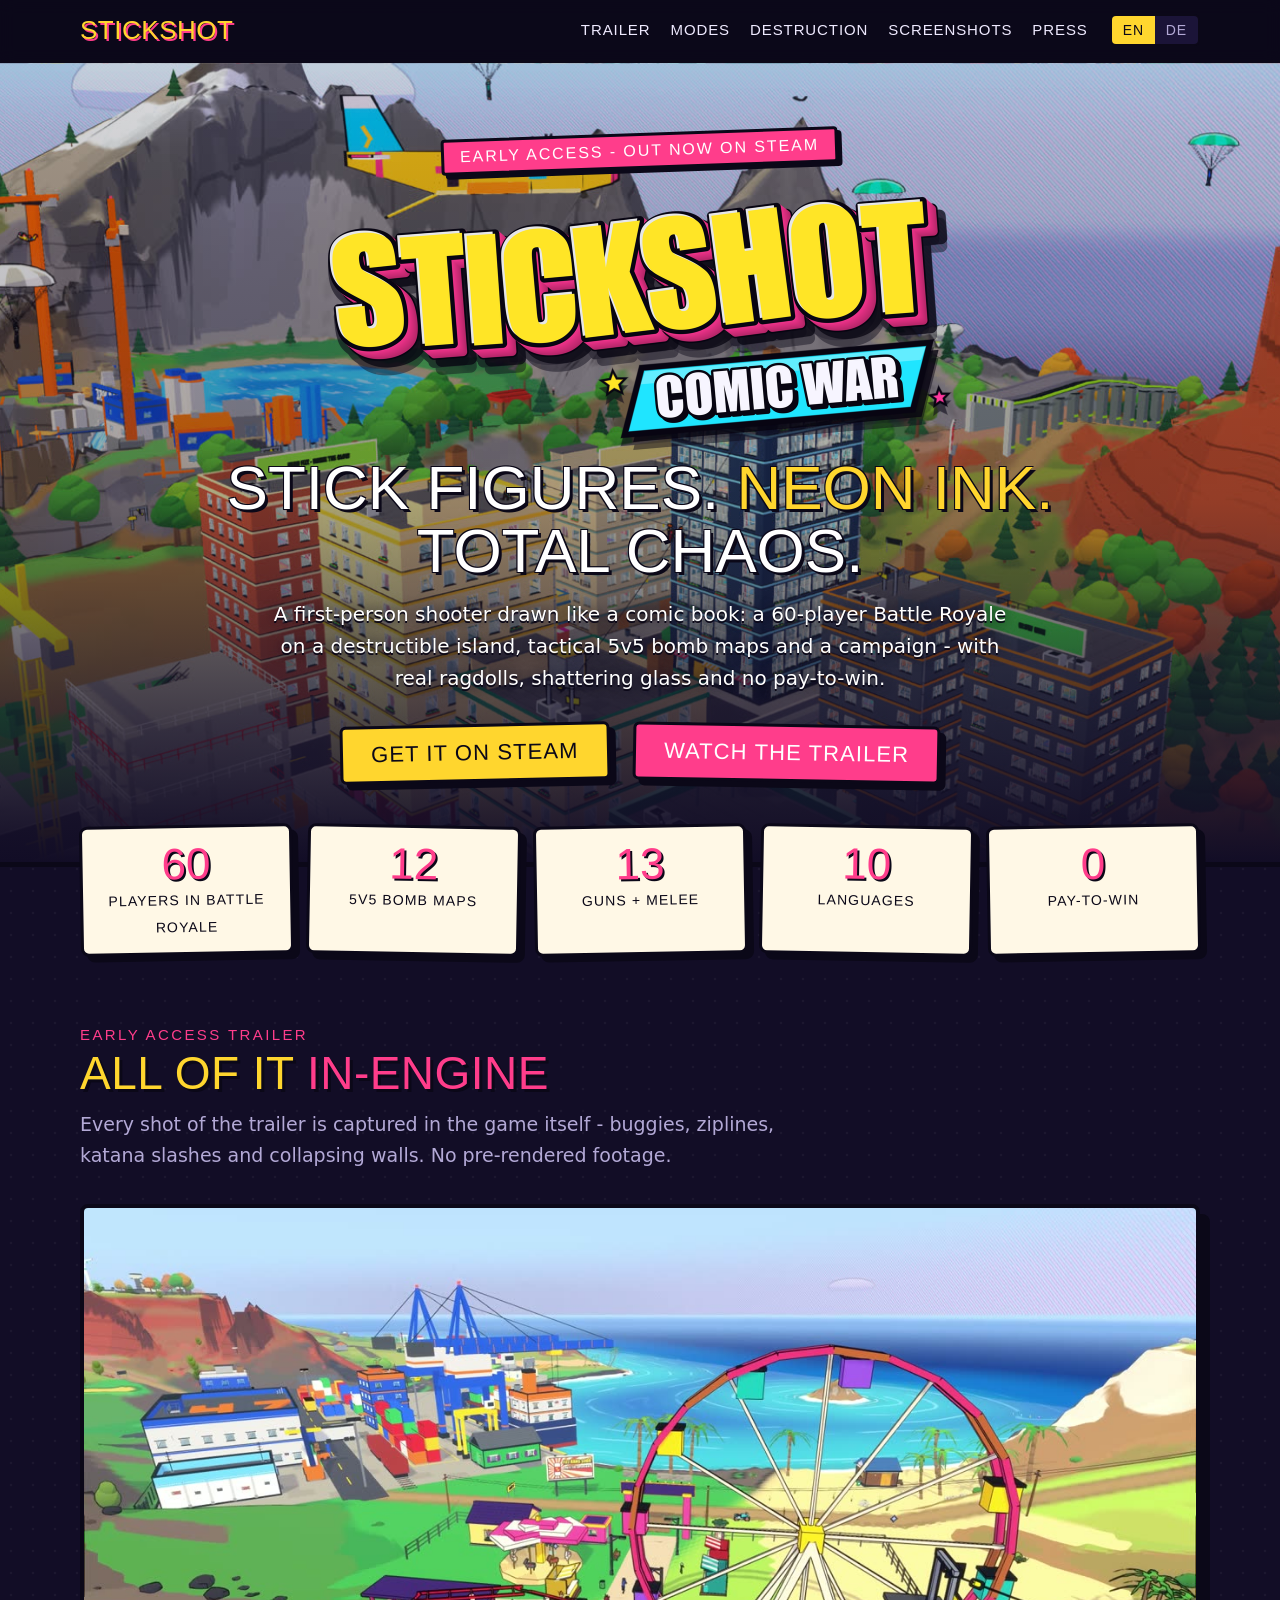
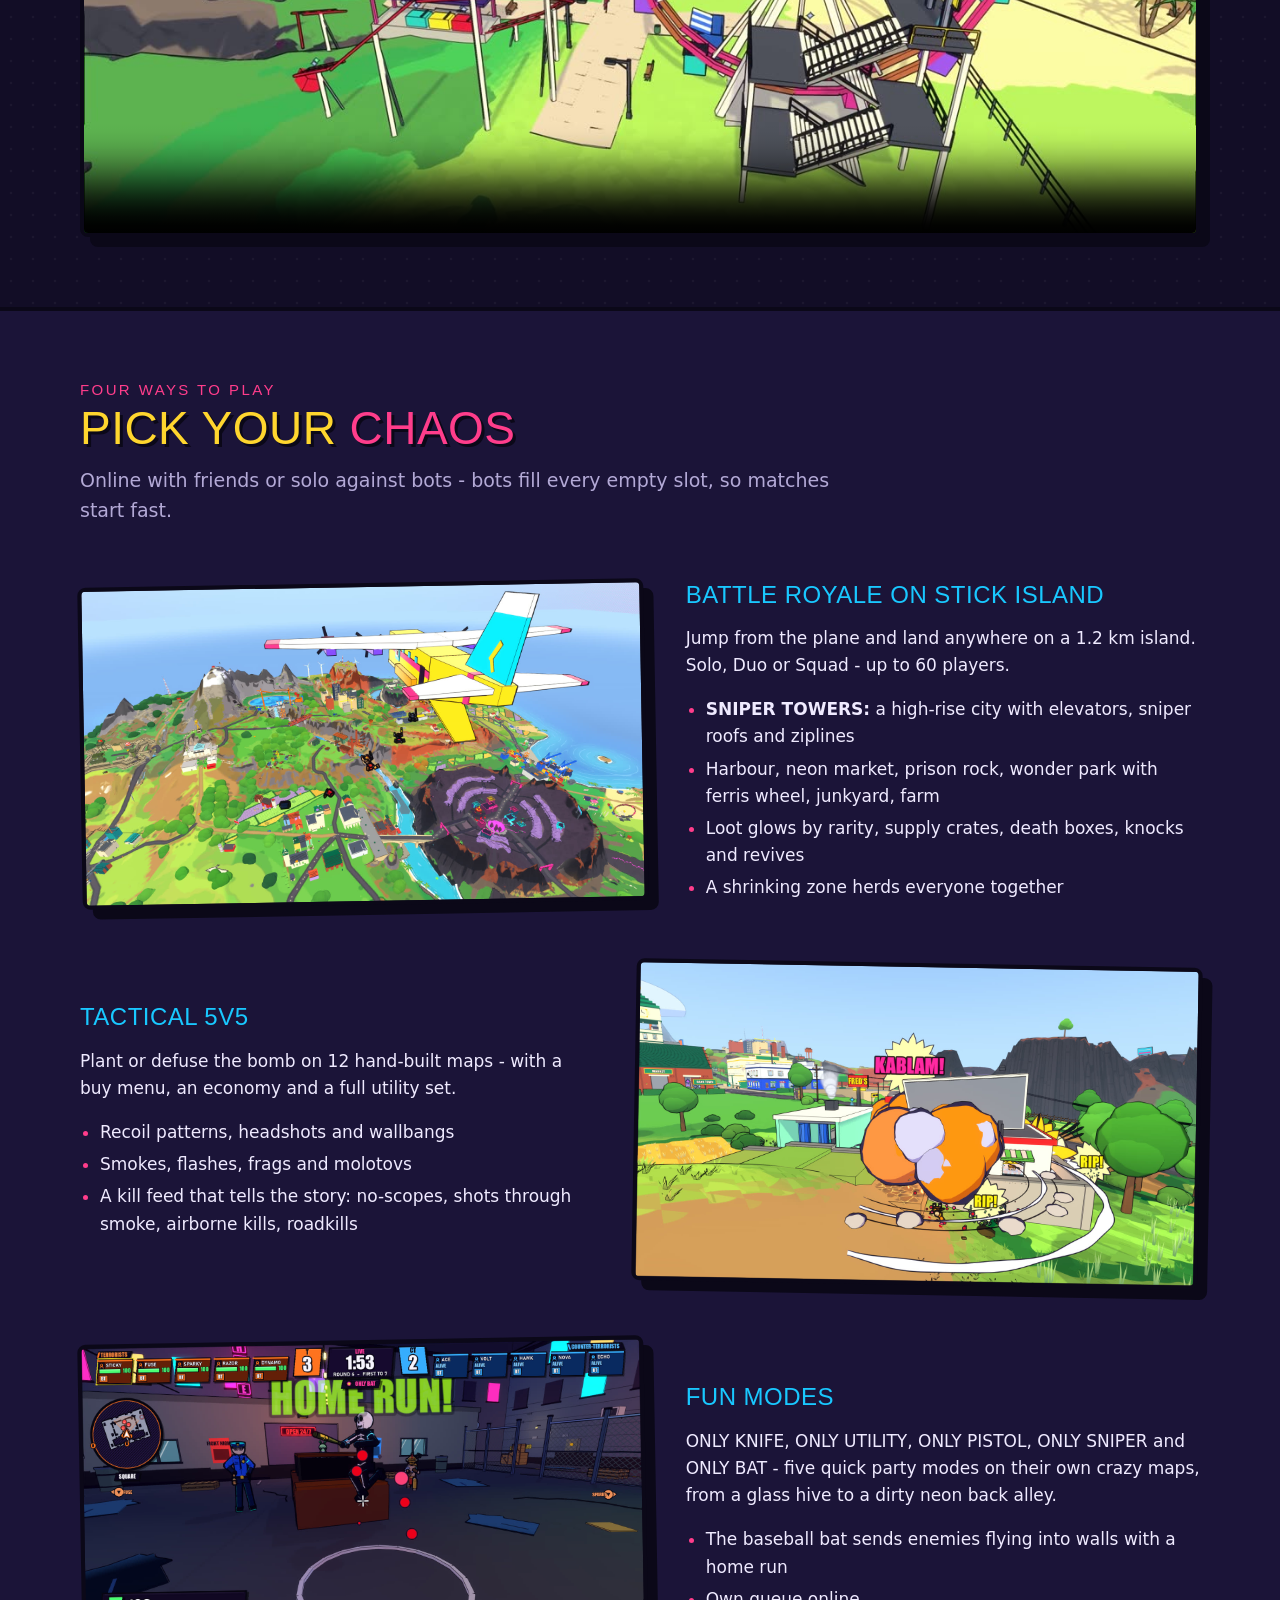
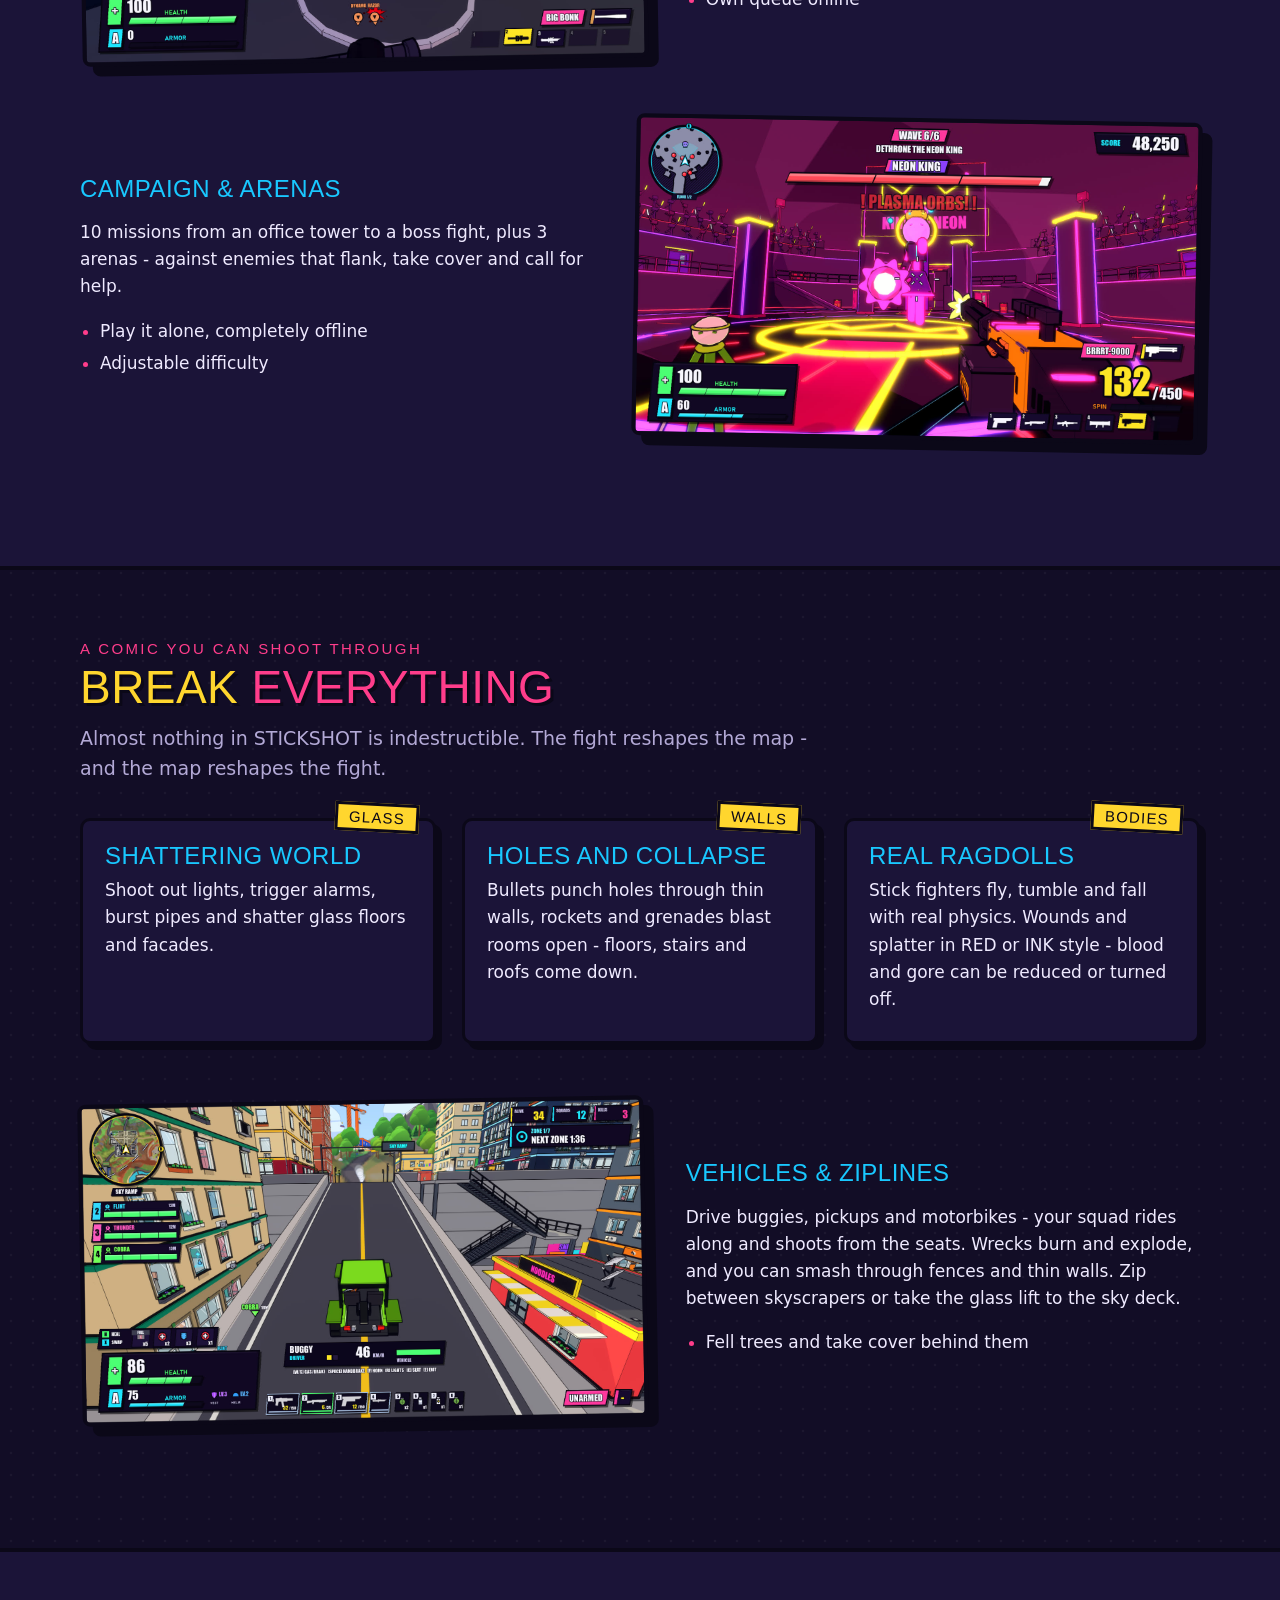
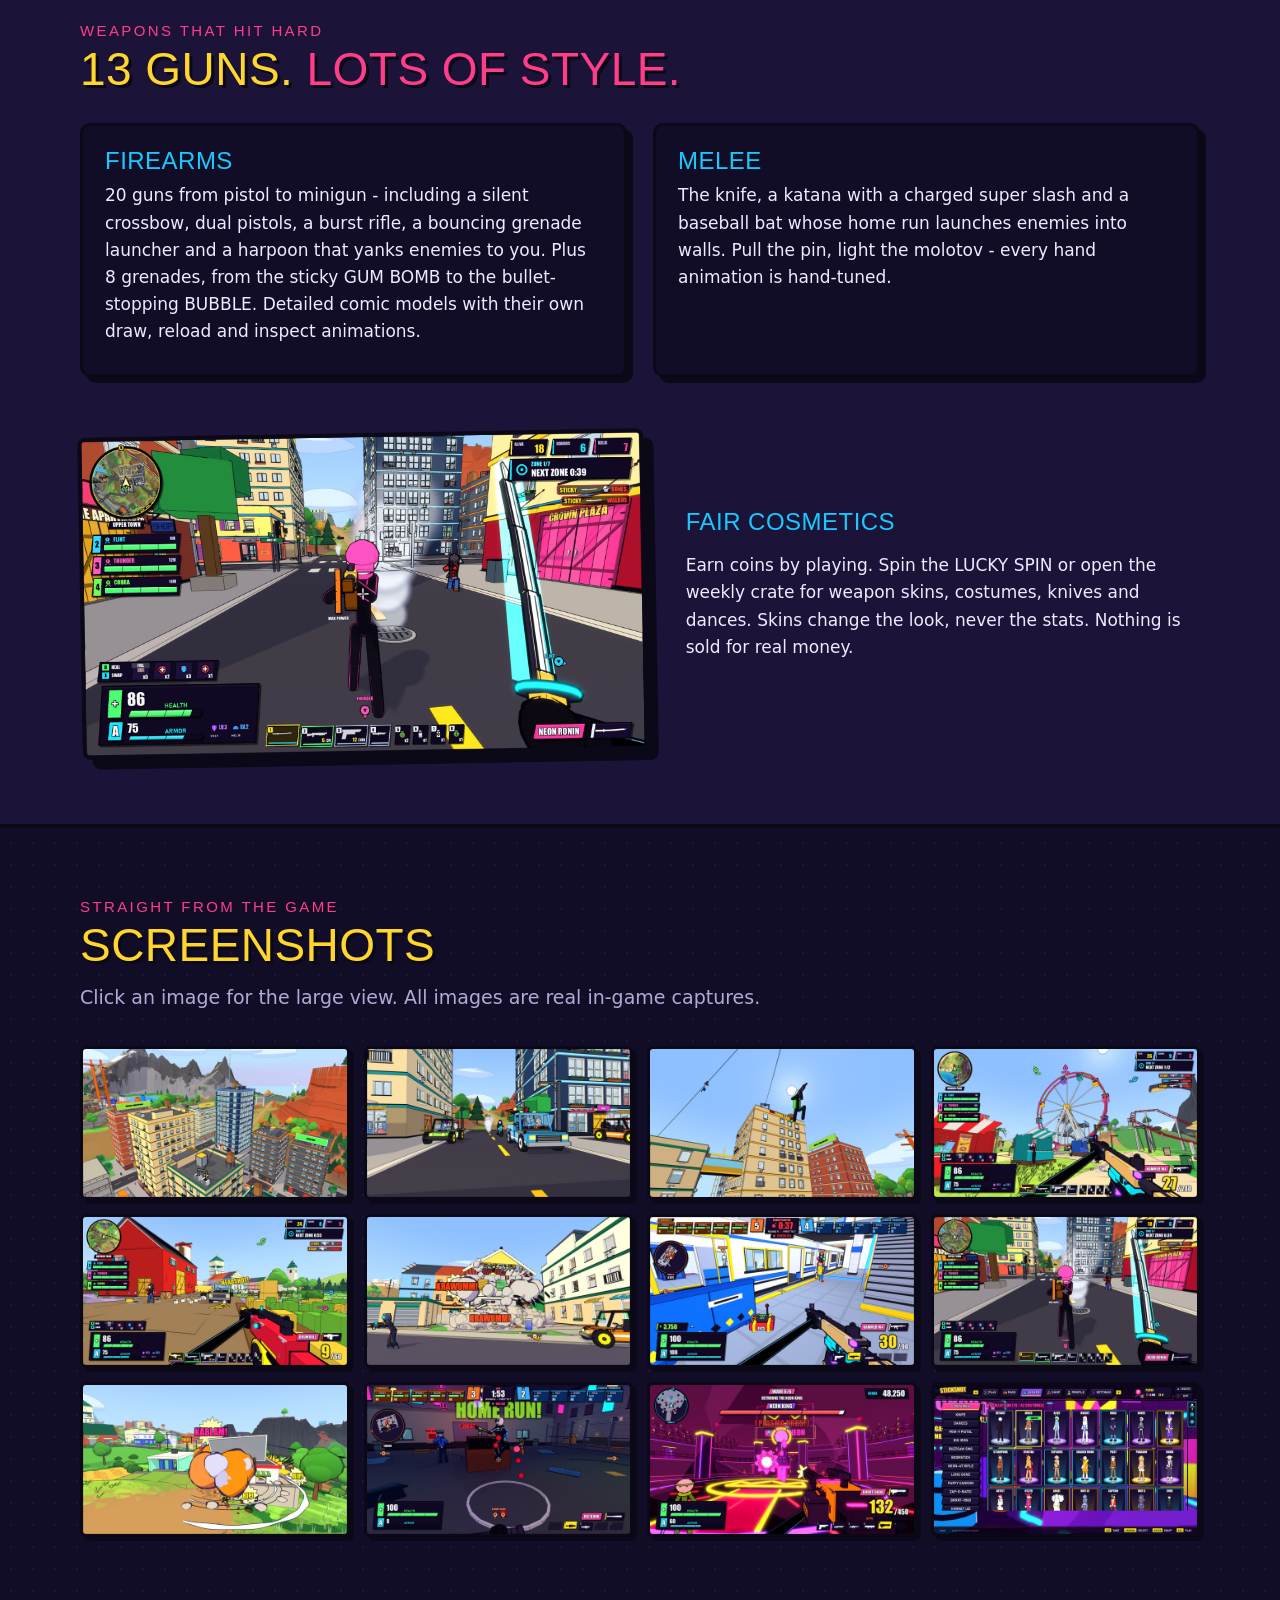
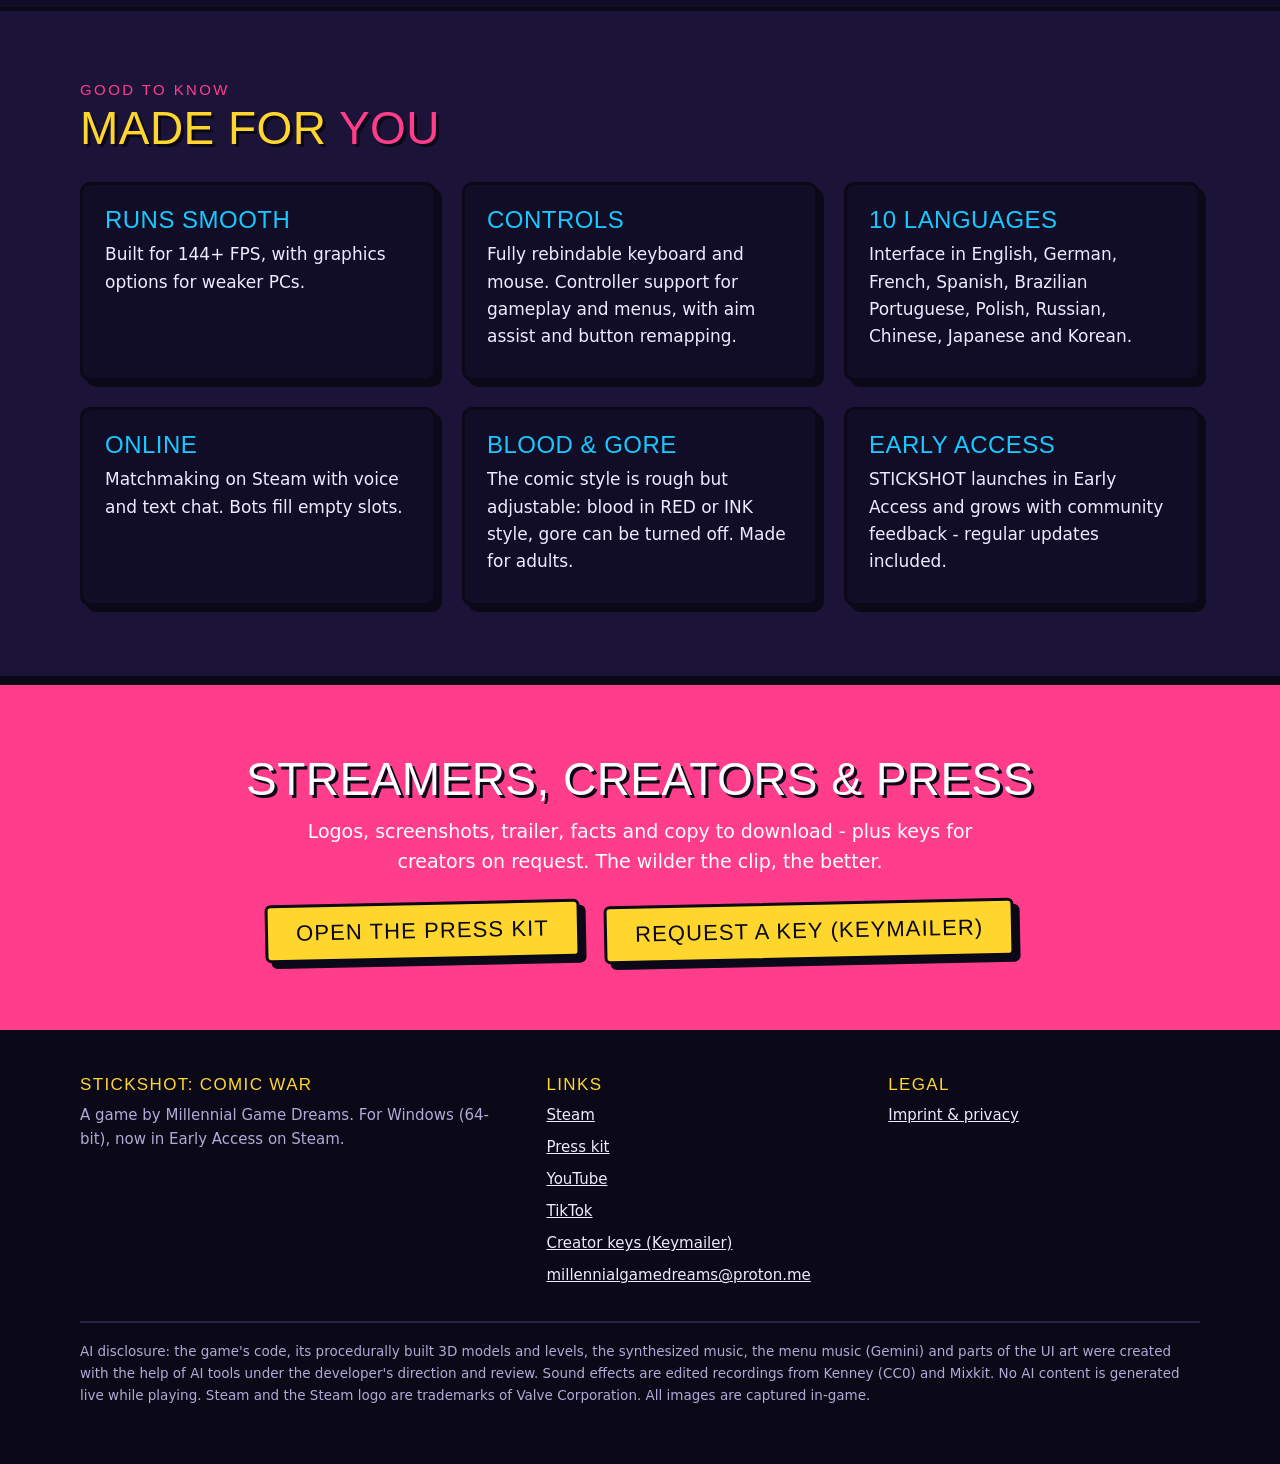
==== commit 8bda079c: "Weapons card: 20 guns + 8 grenades (round 66), no brand names Co-Authored-By: Claude Opus 5.5 <norep" ====
--- a/index.html
+++ b/index.html
@@ -160,7 +160,7 @@
     <p class="kicker" data-de="Waffen mit Wumms">Weapons that hit hard</p>
     <h2 data-de="13 Waffen. <span class='pop'>Viel Stil.</span>">13 guns. <span class="pop">Lots of style.</span></h2>
     <div class="grid g2" style="margin-top:30px">
-      <div class="card"><h3 data-de="Schusswaffen">Firearms</h3><p data-de="Von der Pistole bis zur Minigun - darunter UZI, M4, abgesägte Doppelflinte und Auto-Schrotflinte. Detaillierte Comic-Modelle mit eigenen Zieh-, Nachlade- und Inspizier-Animationen.">From pistol to minigun - including an UZI, an M4, a sawed-off double barrel and an auto shotgun. Detailed comic models with their own draw, reload and inspect animations.</p></div>
+      <div class="card"><h3 data-de="Schusswaffen">Firearms</h3><p data-de="20 Schusswaffen von der Pistole bis zur Minigun - darunter eine lautlose Armbrust, zwei Pistolen, ein Salvengewehr, ein hüpfender Granatwerfer und eine Harpune, die Gegner zu dir zieht. Dazu 8 Granaten von der klebenden GUM BOMB bis zur kugelfesten BUBBLE. Detaillierte Comic-Modelle mit eigenen Zieh-, Nachlade- und Inspizier-Animationen.">20 guns from pistol to minigun - including a silent crossbow, dual pistols, a burst rifle, a bouncing grenade launcher and a harpoon that yanks enemies to you. Plus 8 grenades, from the sticky GUM BOMB to the bullet-stopping BUBBLE. Detailed comic models with their own draw, reload and inspect animations.</p></div>
       <div class="card"><h3 data-de="Nahkampf">Melee</h3><p data-de="Das Messer, ein Katana mit aufgeladenem Superschlag und ein Baseballschläger, dessen Home Run Gegner gegen Wände schleudert. Stift ziehen, Molotow anzünden - jede Hand-Animation sitzt.">The knife, a katana with a charged super slash and a baseball bat whose home run launches enemies into walls. Pull the pin, light the molotov - every hand animation is hand-tuned.</p></div>
     </div>
     <div class="row" style="margin-bottom:0">
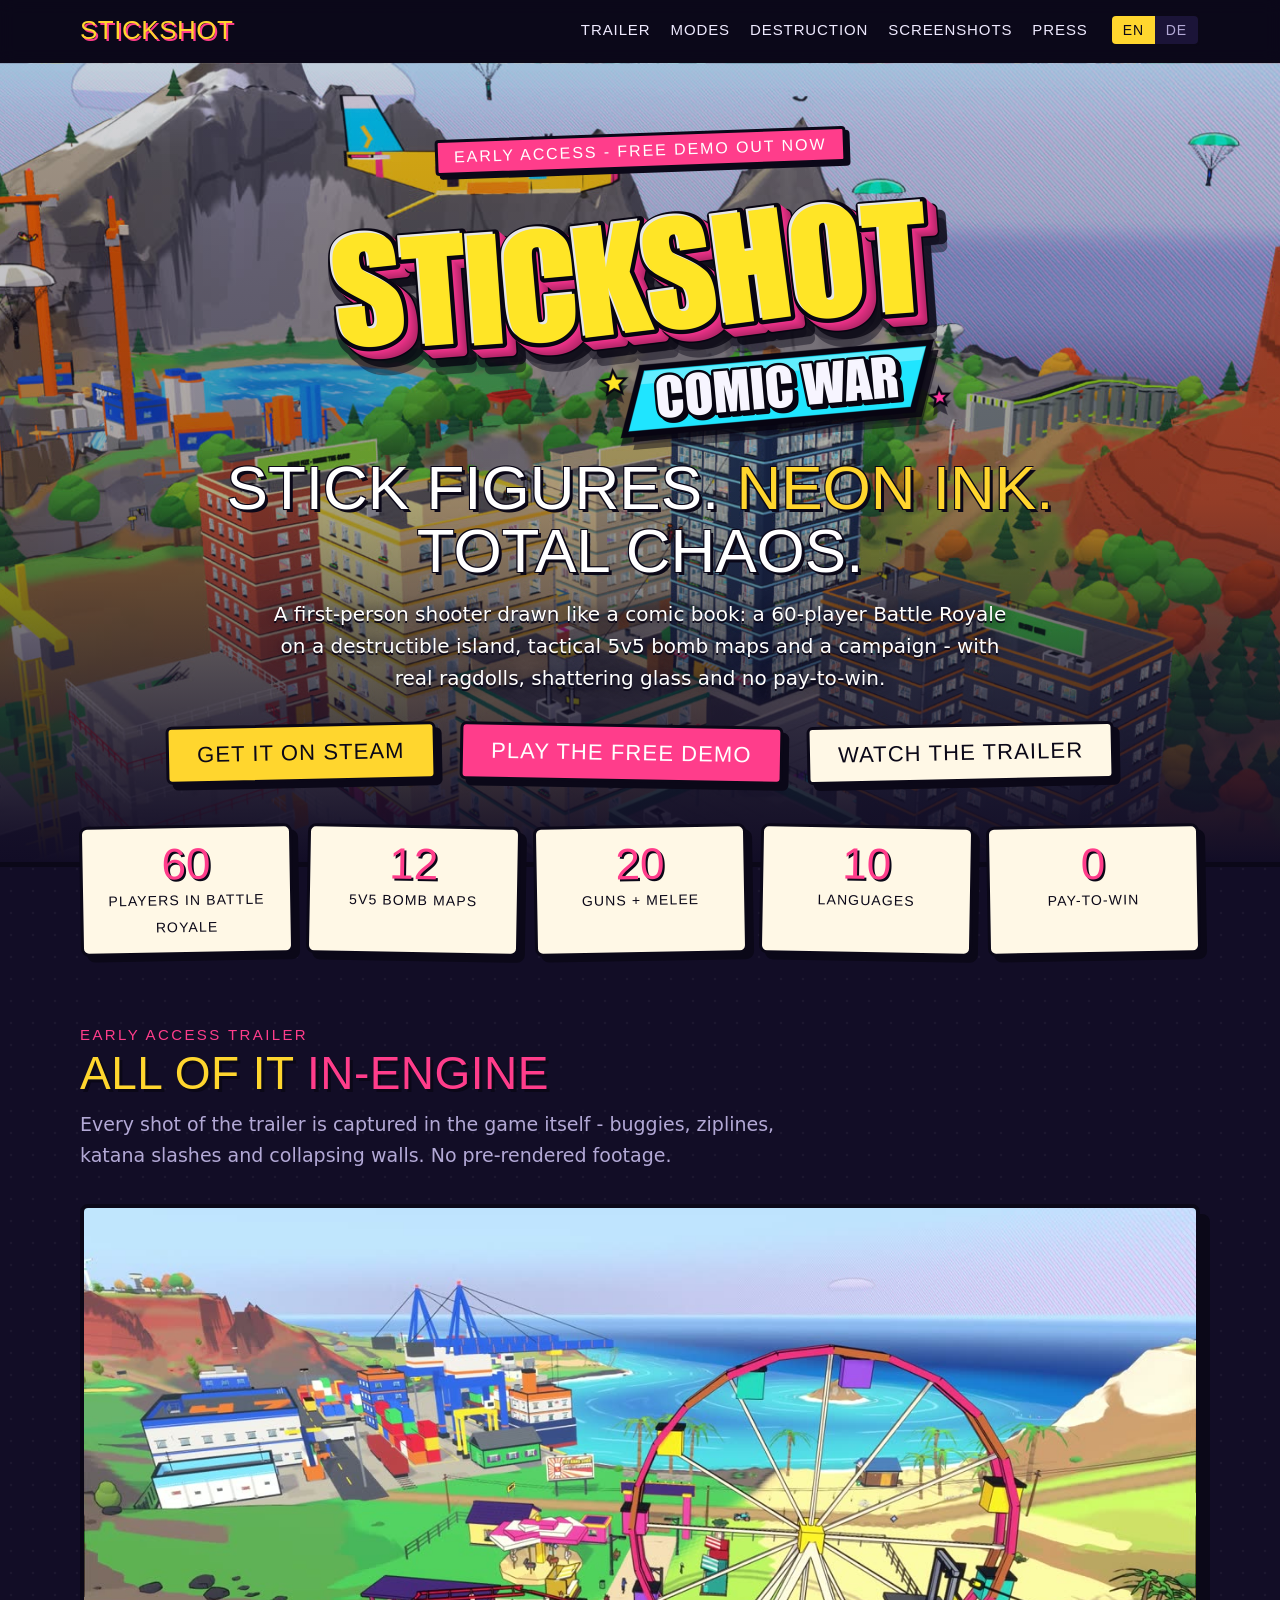
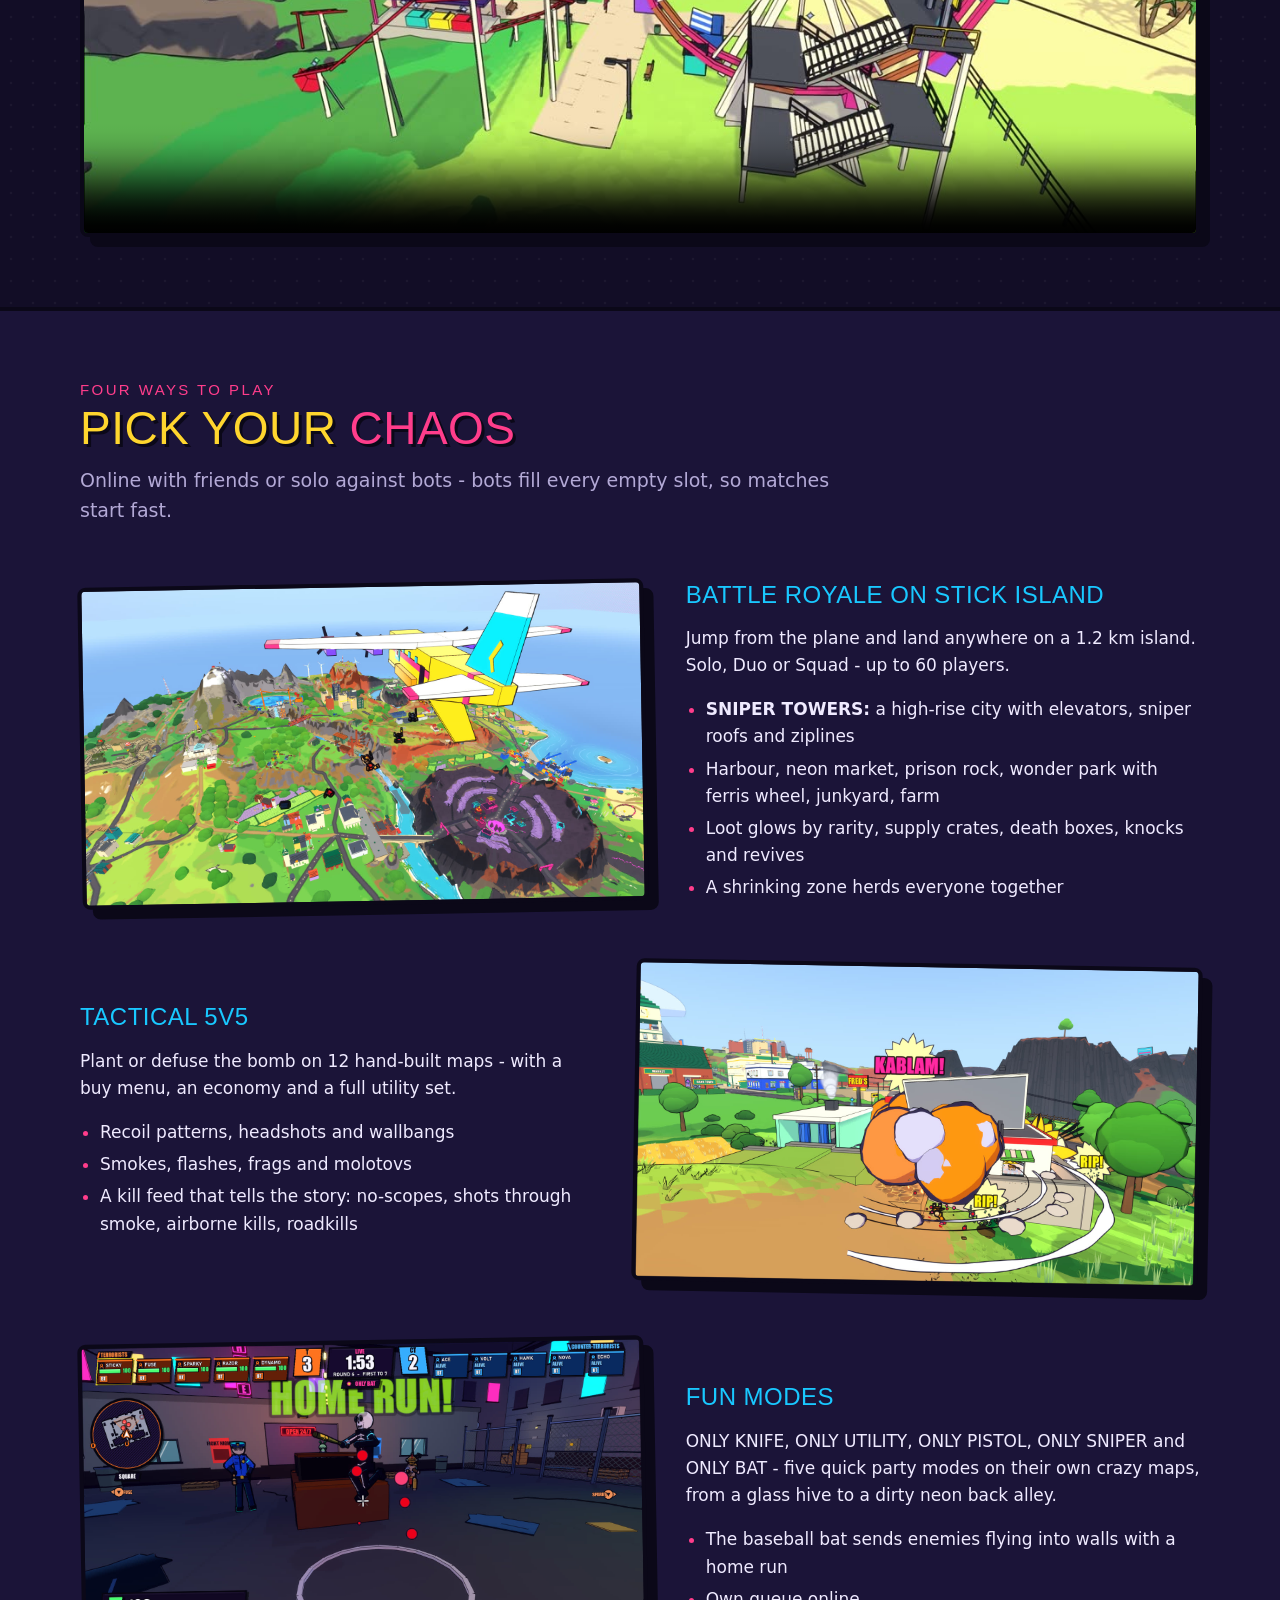
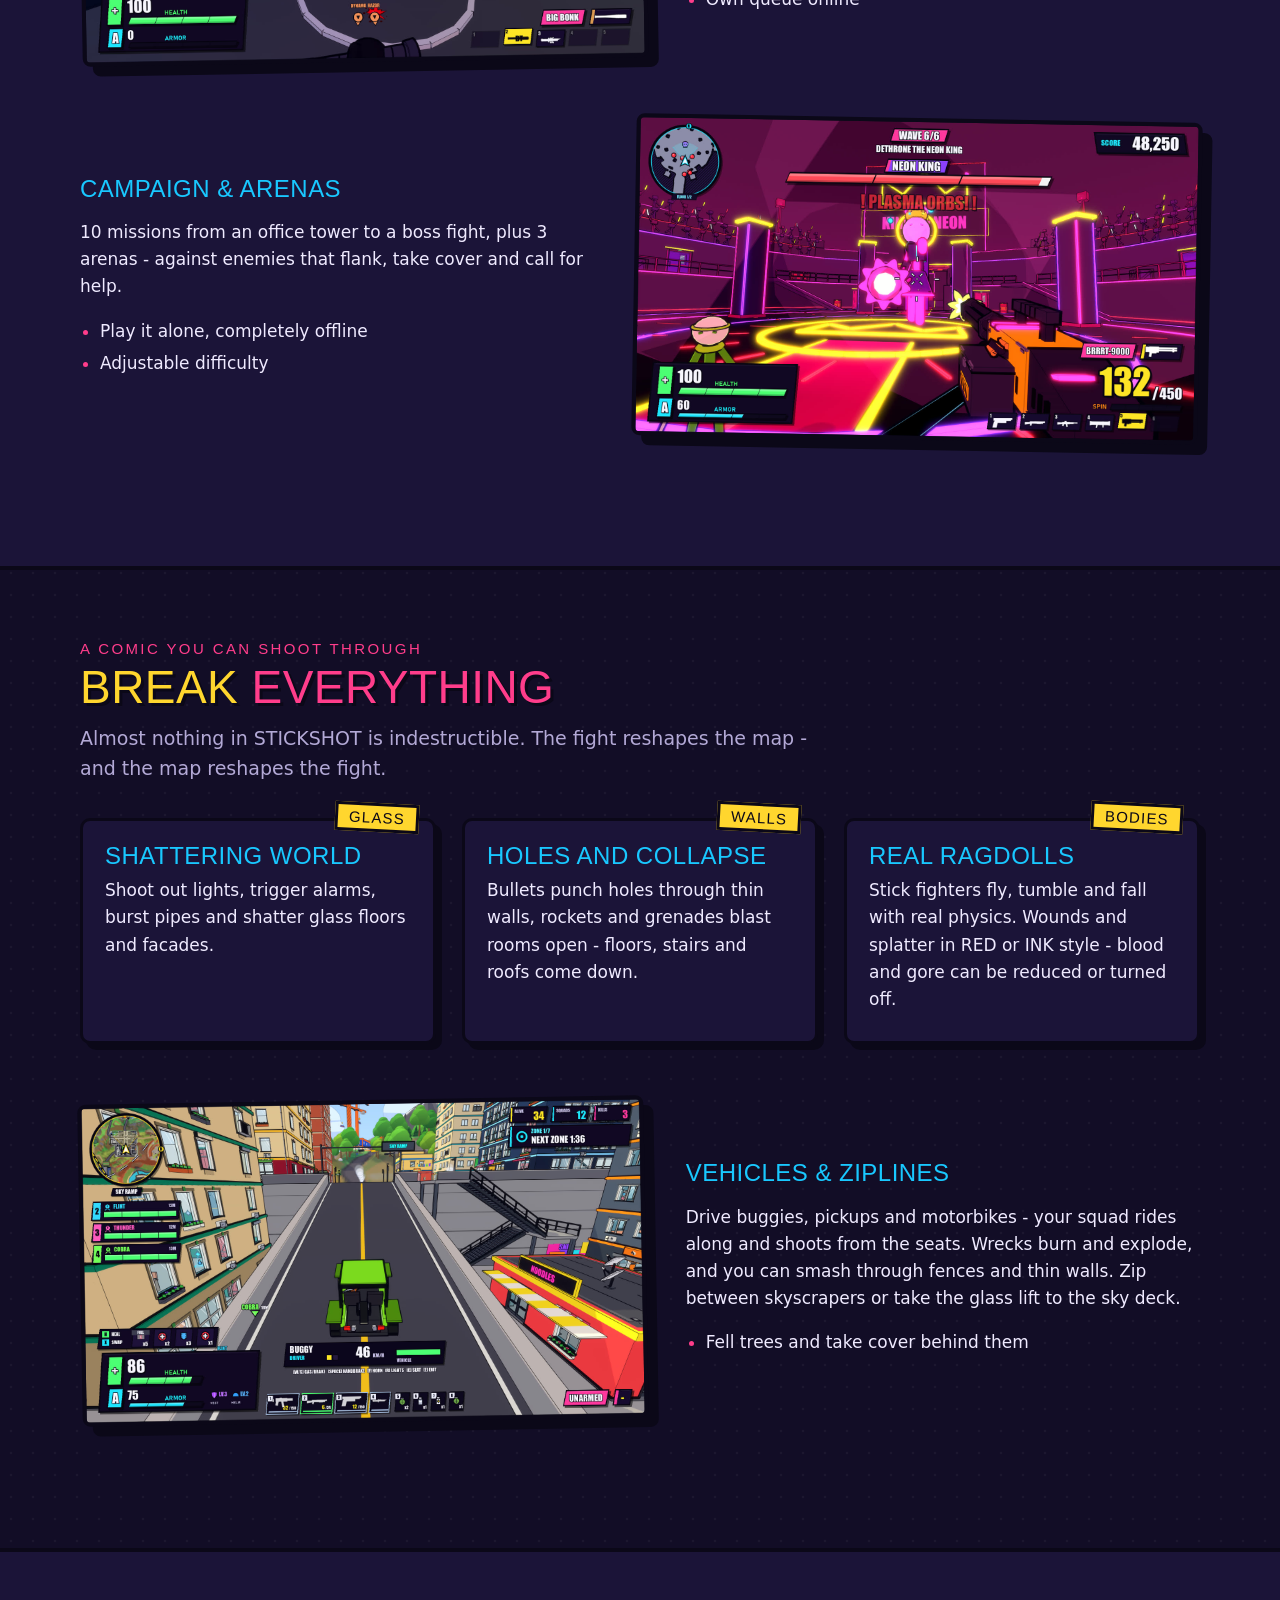
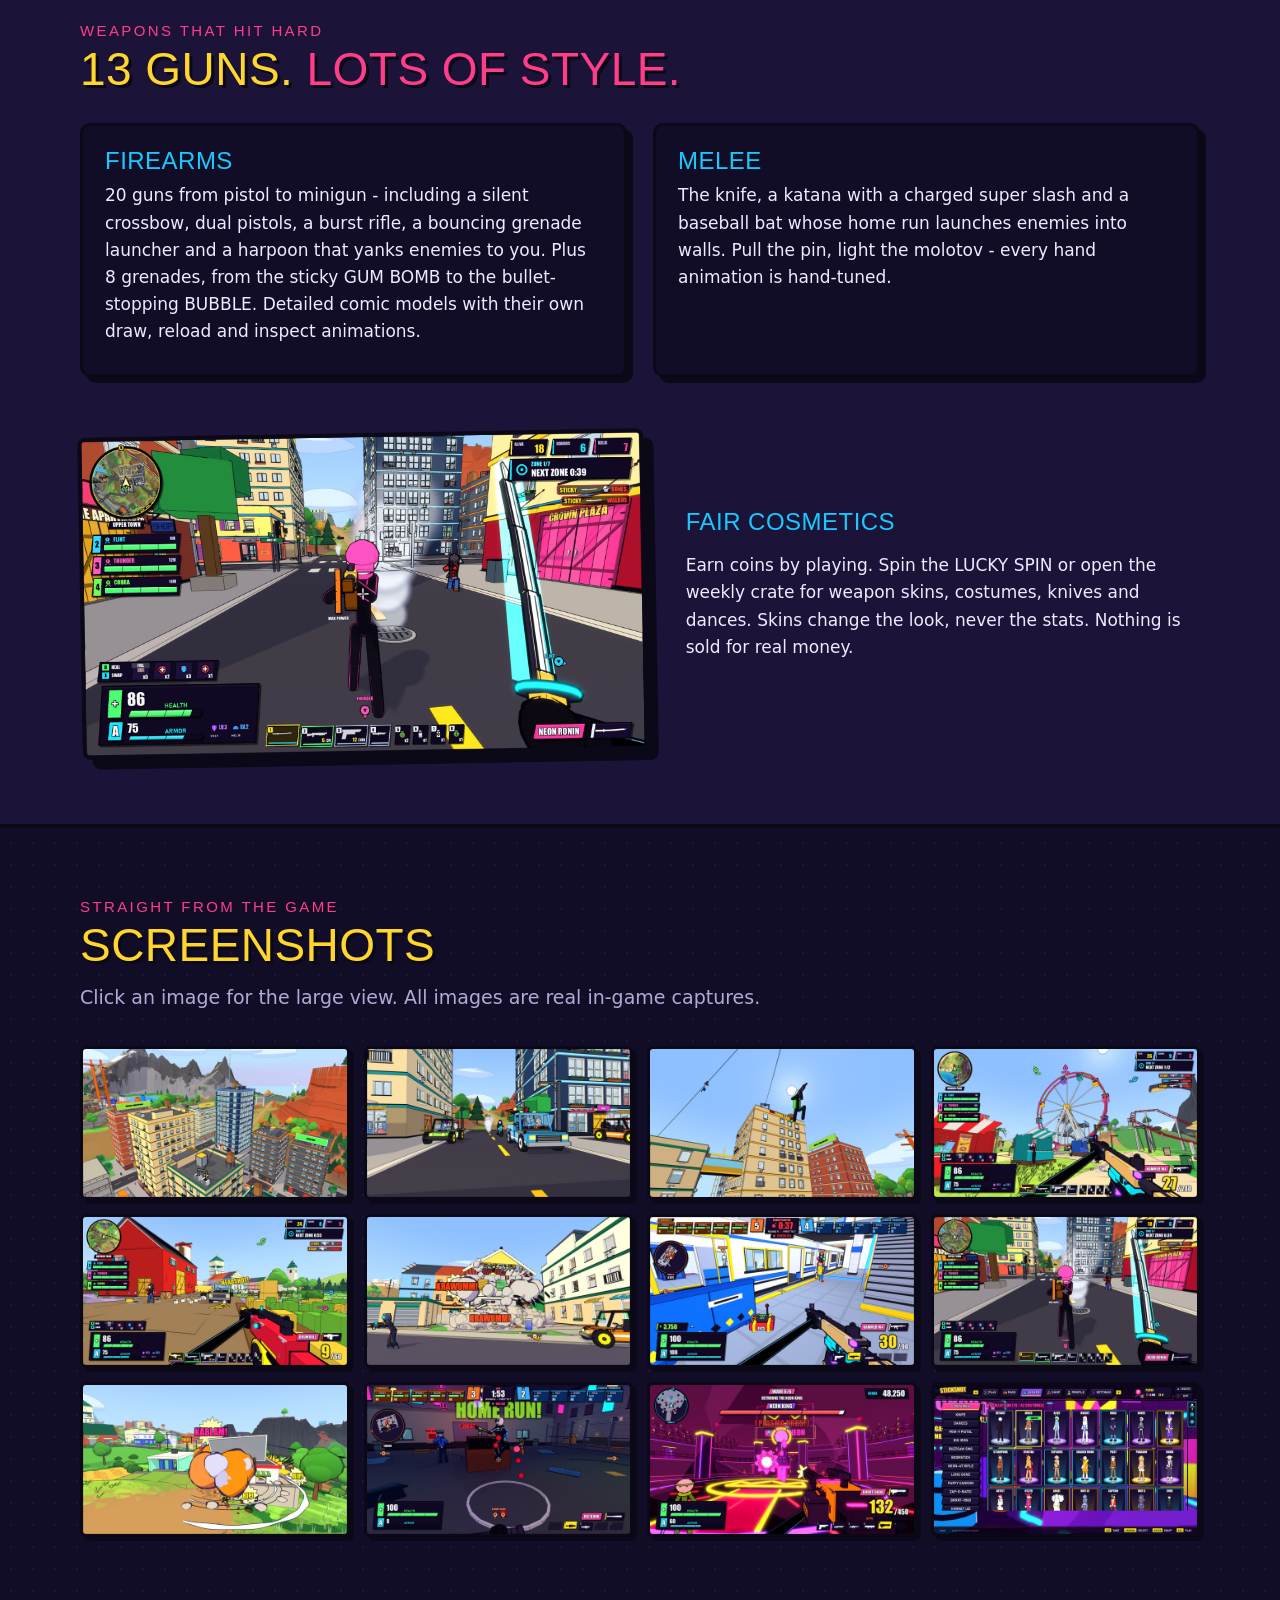
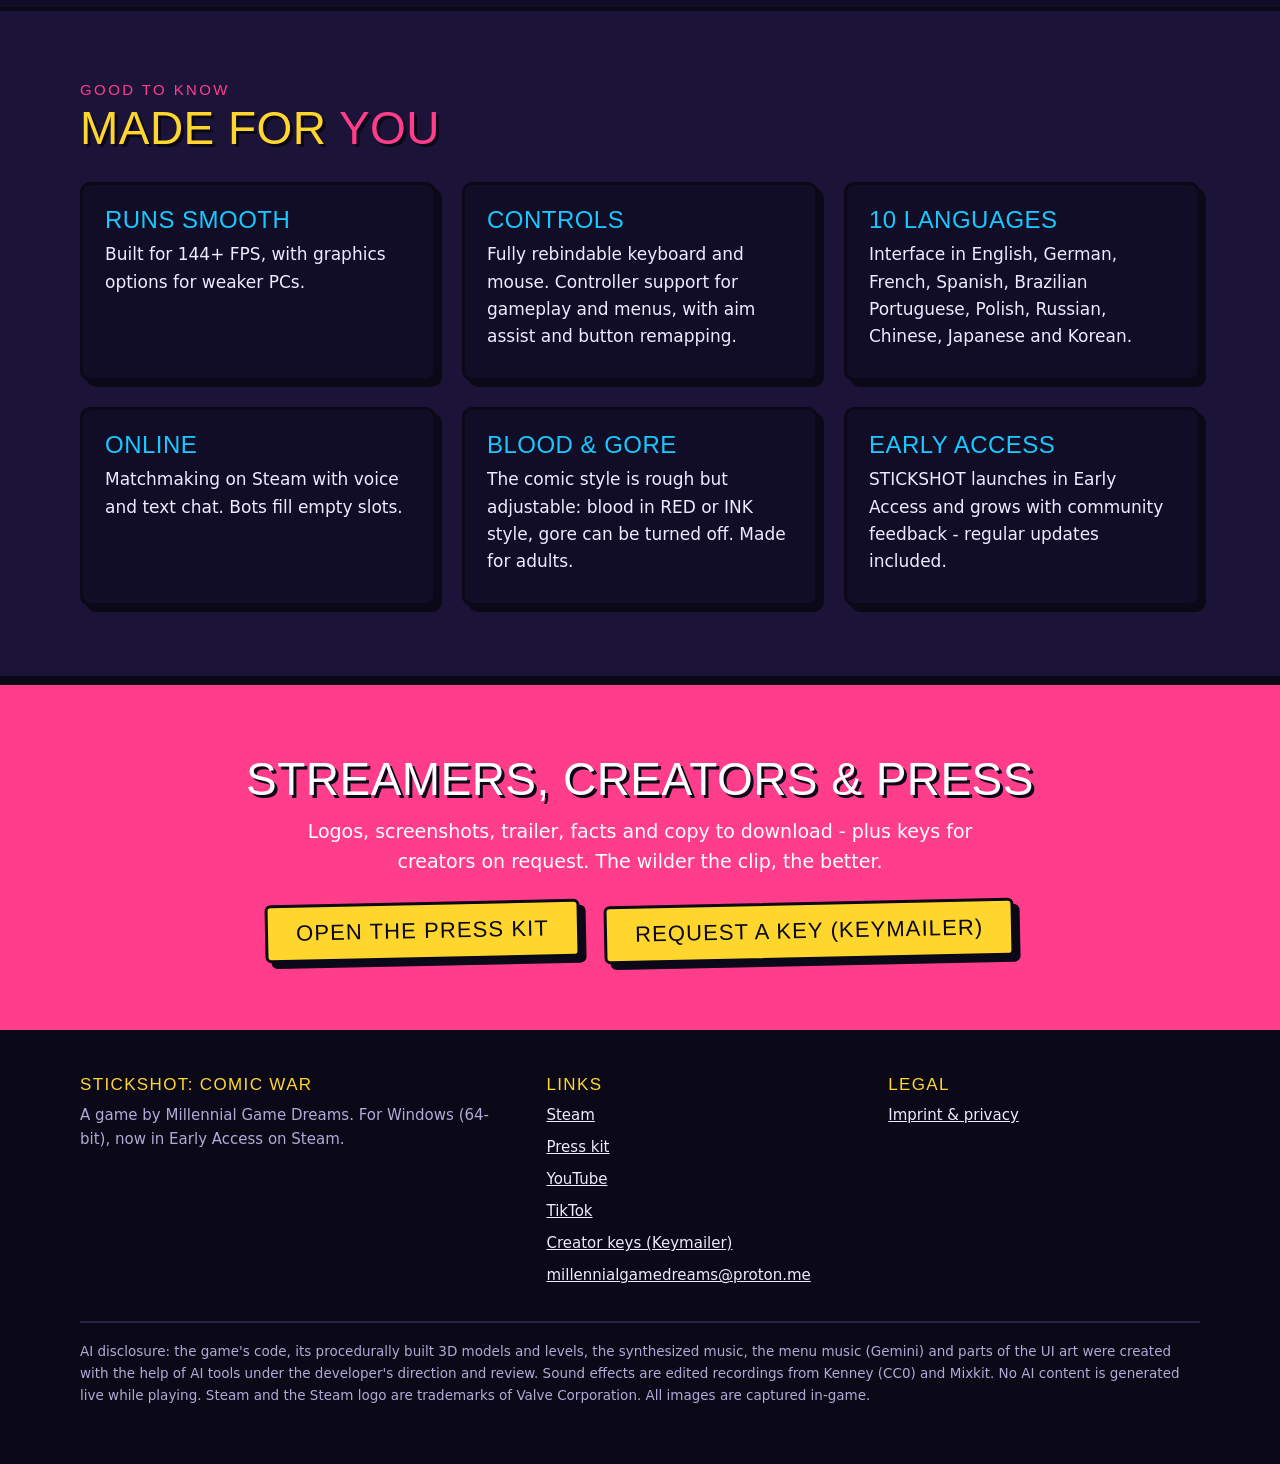
==== commit 358438bb: "Hero: free demo button + tag, 20 guns stat Co-Authored-By: Claude Opus 5.5 <noreply@anthropic.com>" ====
--- a/index.html
+++ b/index.html
@@ -37,13 +37,14 @@
 <main id="main">
 <div class="hero" id="top">
   <div class="wrap">
-    <span class="tag" data-de="Early Access - jetzt auf Steam">Early Access - out now on Steam</span>
+    <span class="tag" data-de="Early Access - jetzt mit kostenloser Demo">Early Access - free demo out now</span>
     <img class="logo" src="img/logo.png" alt="STICKSHOT: Comic War" width="1280" height="522">
     <h1 data-de="Strichmännchen. <em>Neon-Tinte.</em> Totales Chaos.">Stick figures. <em>Neon ink.</em> Total chaos.</h1>
     <p class="lead" data-de="Ein Ego-Shooter, gezeichnet wie ein Comic: Battle Royale mit 60 Spielern auf einer zerstörbaren Insel, taktisches 5v5 mit Bombe und eine Kampagne - mit echten Ragdolls, splitterndem Glas und ohne Pay-to-Win.">A first-person shooter drawn like a comic book: a 60-player Battle Royale on a destructible island, tactical 5v5 bomb maps and a campaign - with real ragdolls, shattering glass and no pay-to-win.</p>
     <div class="btnrow">
       <a class="btn" href="https://store.steampowered.com/app/5336280/" rel="noopener" data-de="Jetzt auf Steam holen">Get it on Steam</a>
-      <a class="btn pink" href="#trailer" data-de="Trailer ansehen">Watch the trailer</a>
+      <a class="btn pink" href="https://store.steampowered.com/app/5336280/" rel="noopener" data-de="Kostenlose Demo spielen">Play the free demo</a>
+      <a class="btn ghost" href="#trailer" data-de="Trailer ansehen">Watch the trailer</a>
     </div>
   </div>
 </div>
@@ -52,7 +53,7 @@
   <div class="stats" aria-label="Key numbers">
     <div class="stat"><b>60</b><span data-de="Spieler im Battle Royale">players in Battle Royale</span></div>
     <div class="stat"><b>12</b><span data-de="Bombenkarten 5v5">5v5 bomb maps</span></div>
-    <div class="stat"><b>13</b><span data-de="Waffen + Nahkampf">guns + melee</span></div>
+    <div class="stat"><b>20</b><span data-de="Waffen + Nahkampf">guns + melee</span></div>
     <div class="stat"><b>10</b><span data-de="Sprachen">languages</span></div>
     <div class="stat"><b>0</b><span data-de="Pay-to-Win">pay-to-win</span></div>
   </div>
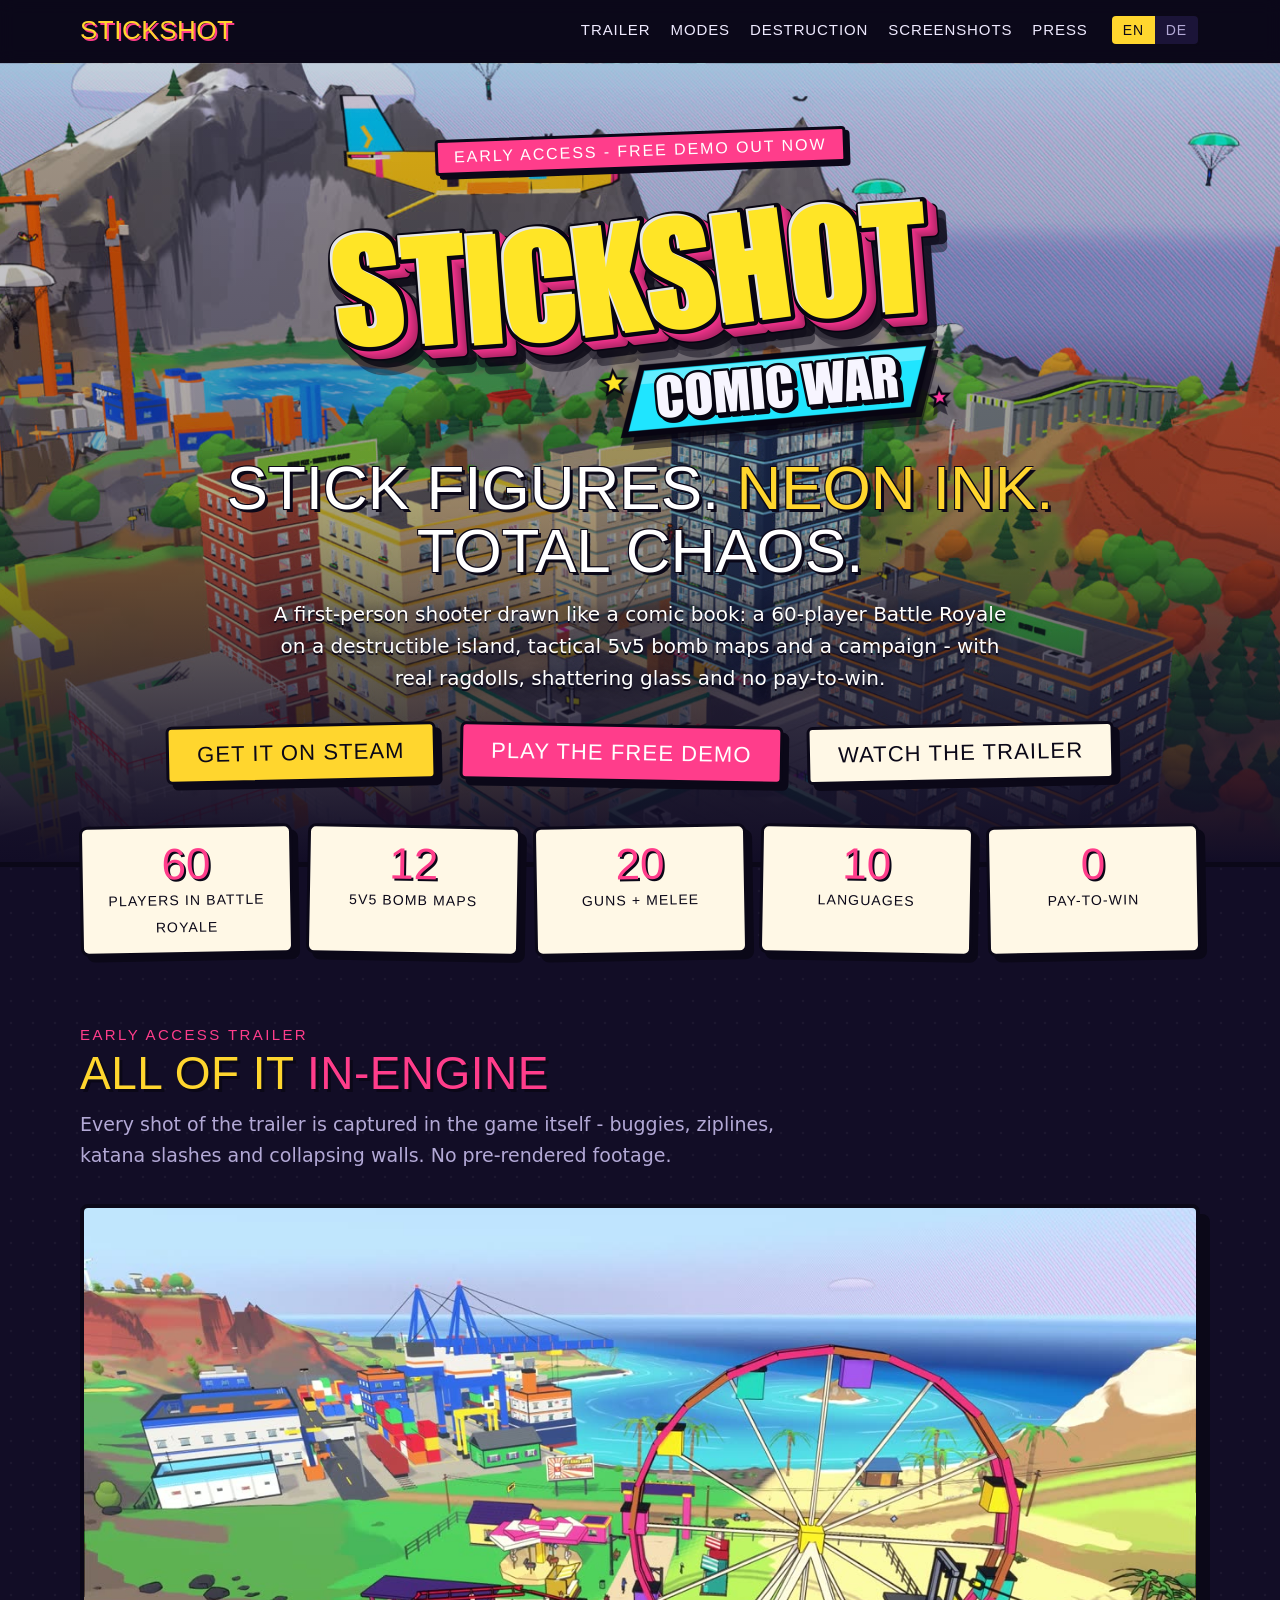
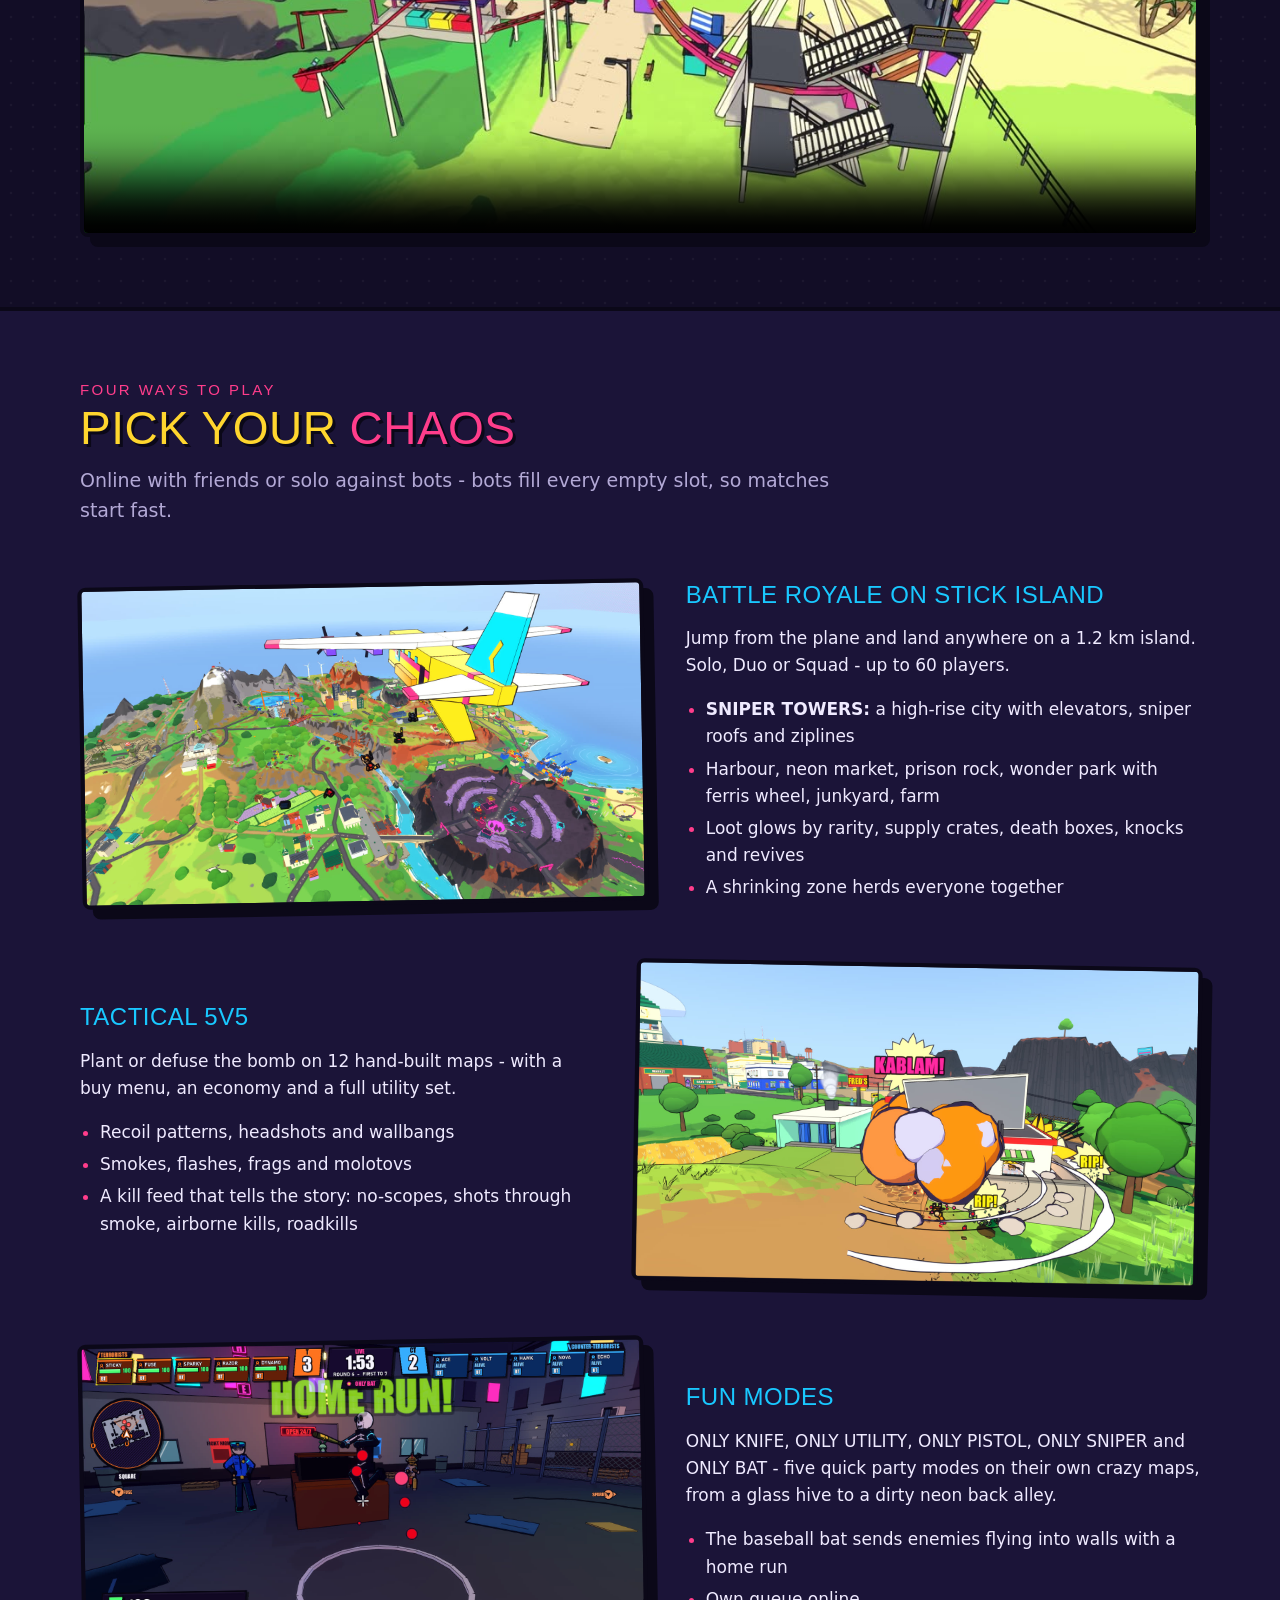
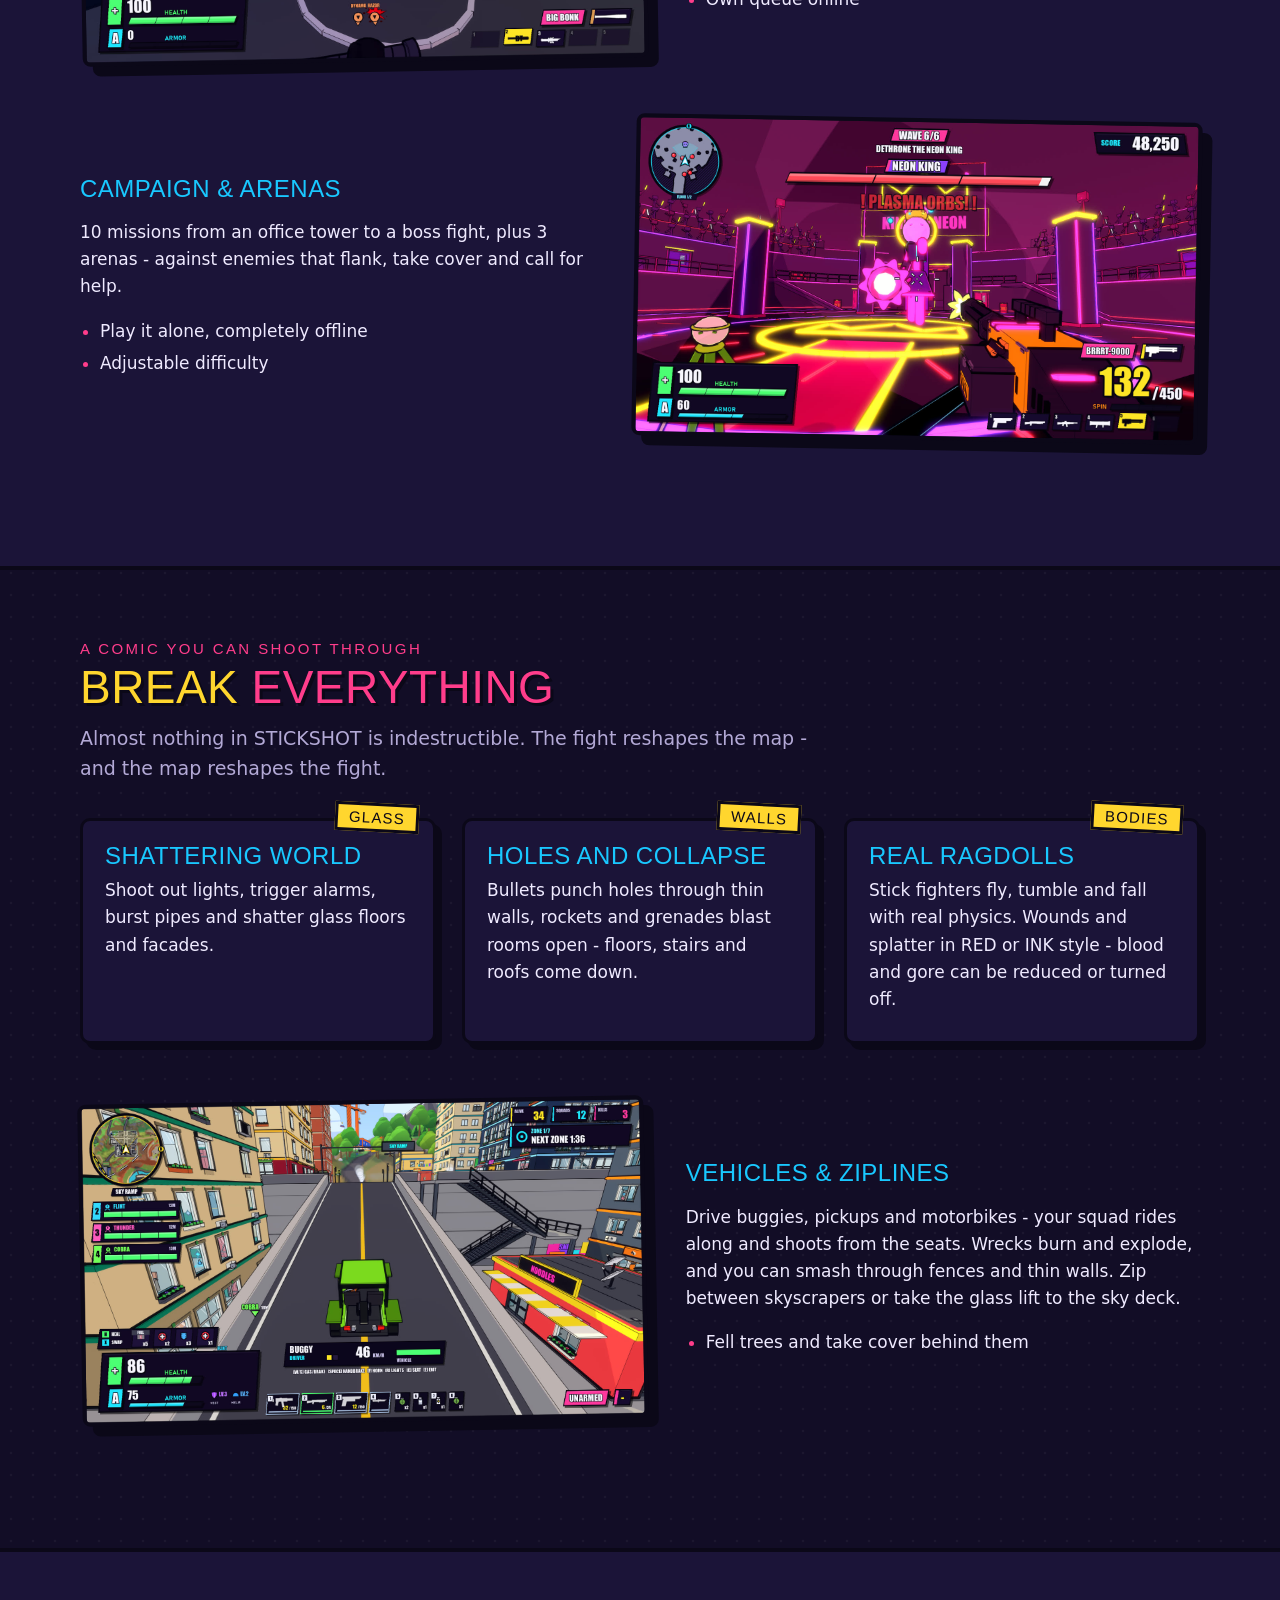
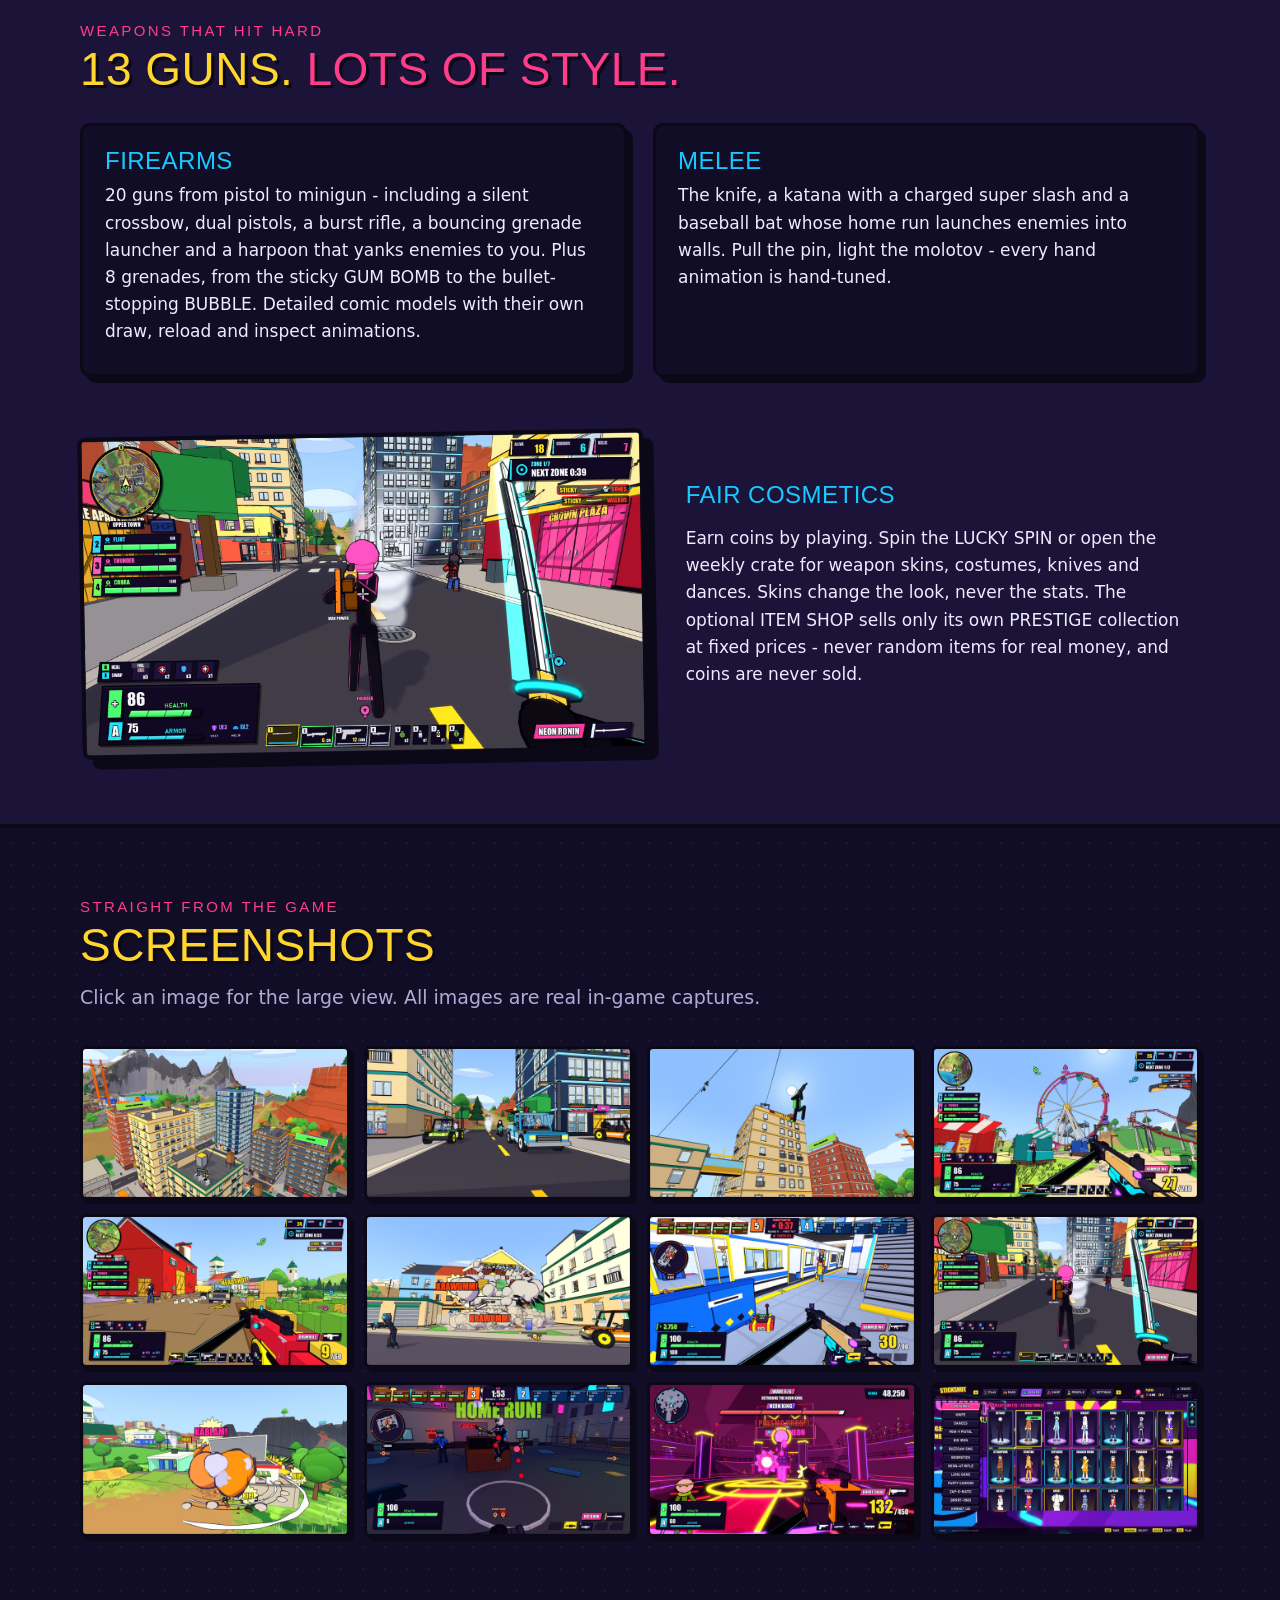
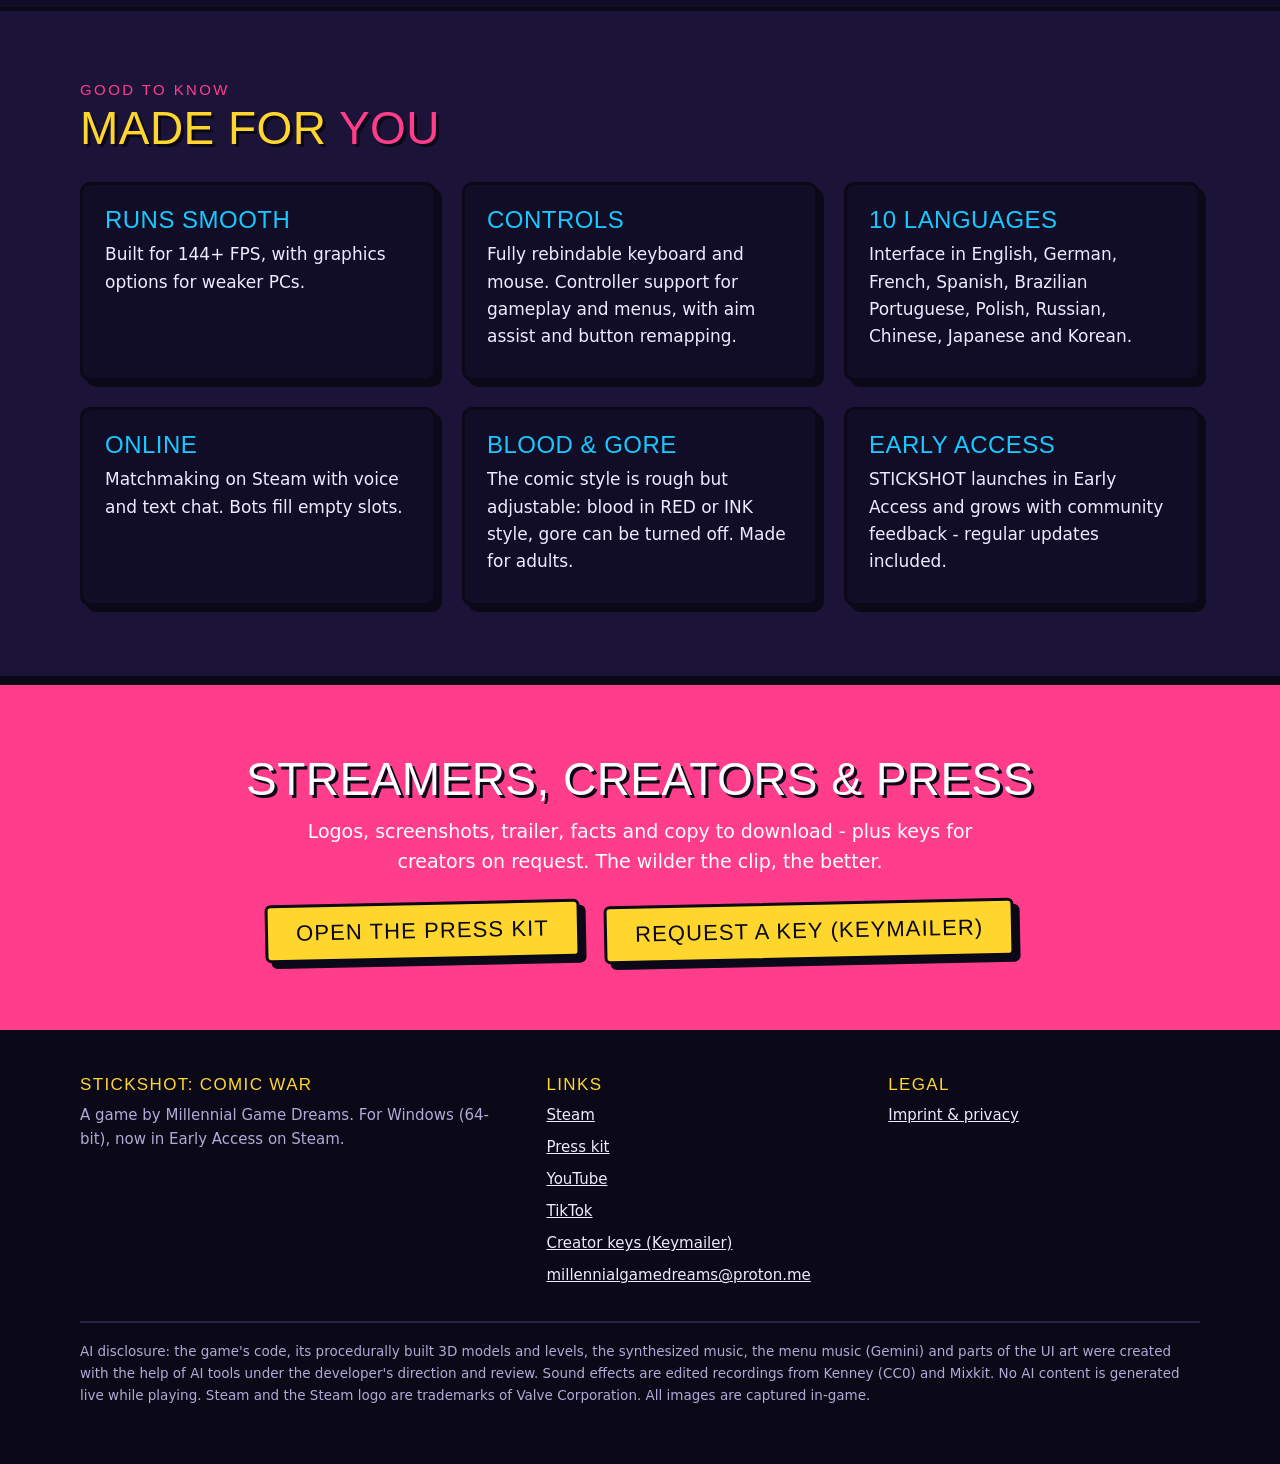
==== commit 3e5e8c5c: "Item Shop ehrlich nennen: PRESTIGE-Kollektion zu festen Preisen (seit 1.79), Wortlaut wie die Steam-" ====
--- a/index.html
+++ b/index.html
@@ -168,7 +168,7 @@
       <div class="pic"><img src="img/shots/03.jpg" loading="lazy" width="1600" height="900" alt="First-person view with a glowing katana in a city street"></div>
       <div>
         <h3 data-de="Faire Kosmetik">Fair cosmetics</h3>
-        <p data-de="Coins verdienst du durchs Spielen. Dreh das LUCKY SPIN oder öffne die Wochenkiste für Waffen-Skins, Kostüme, Messer und Tänze. Skins ändern das Aussehen, nie die Werte. Nichts wird für echtes Geld verkauft.">Earn coins by playing. Spin the LUCKY SPIN or open the weekly crate for weapon skins, costumes, knives and dances. Skins change the look, never the stats. Nothing is sold for real money.</p>
+        <p data-de="Coins verdienst du durchs Spielen. Dreh das LUCKY SPIN oder öffne die Wochenkiste für Waffen-Skins, Kostüme, Messer und Tänze. Skins ändern das Aussehen, nie die Werte. Der freiwillige ITEM SHOP verkauft nur seine eigene PRESTIGE-Kollektion zu festen Preisen - nie Zufallsgegenstände für echtes Geld, und Coins werden nie verkauft.">Earn coins by playing. Spin the LUCKY SPIN or open the weekly crate for weapon skins, costumes, knives and dances. Skins change the look, never the stats. The optional ITEM SHOP sells only its own PRESTIGE collection at fixed prices - never random items for real money, and coins are never sold.</p>
       </div>
     </div>
   </div>
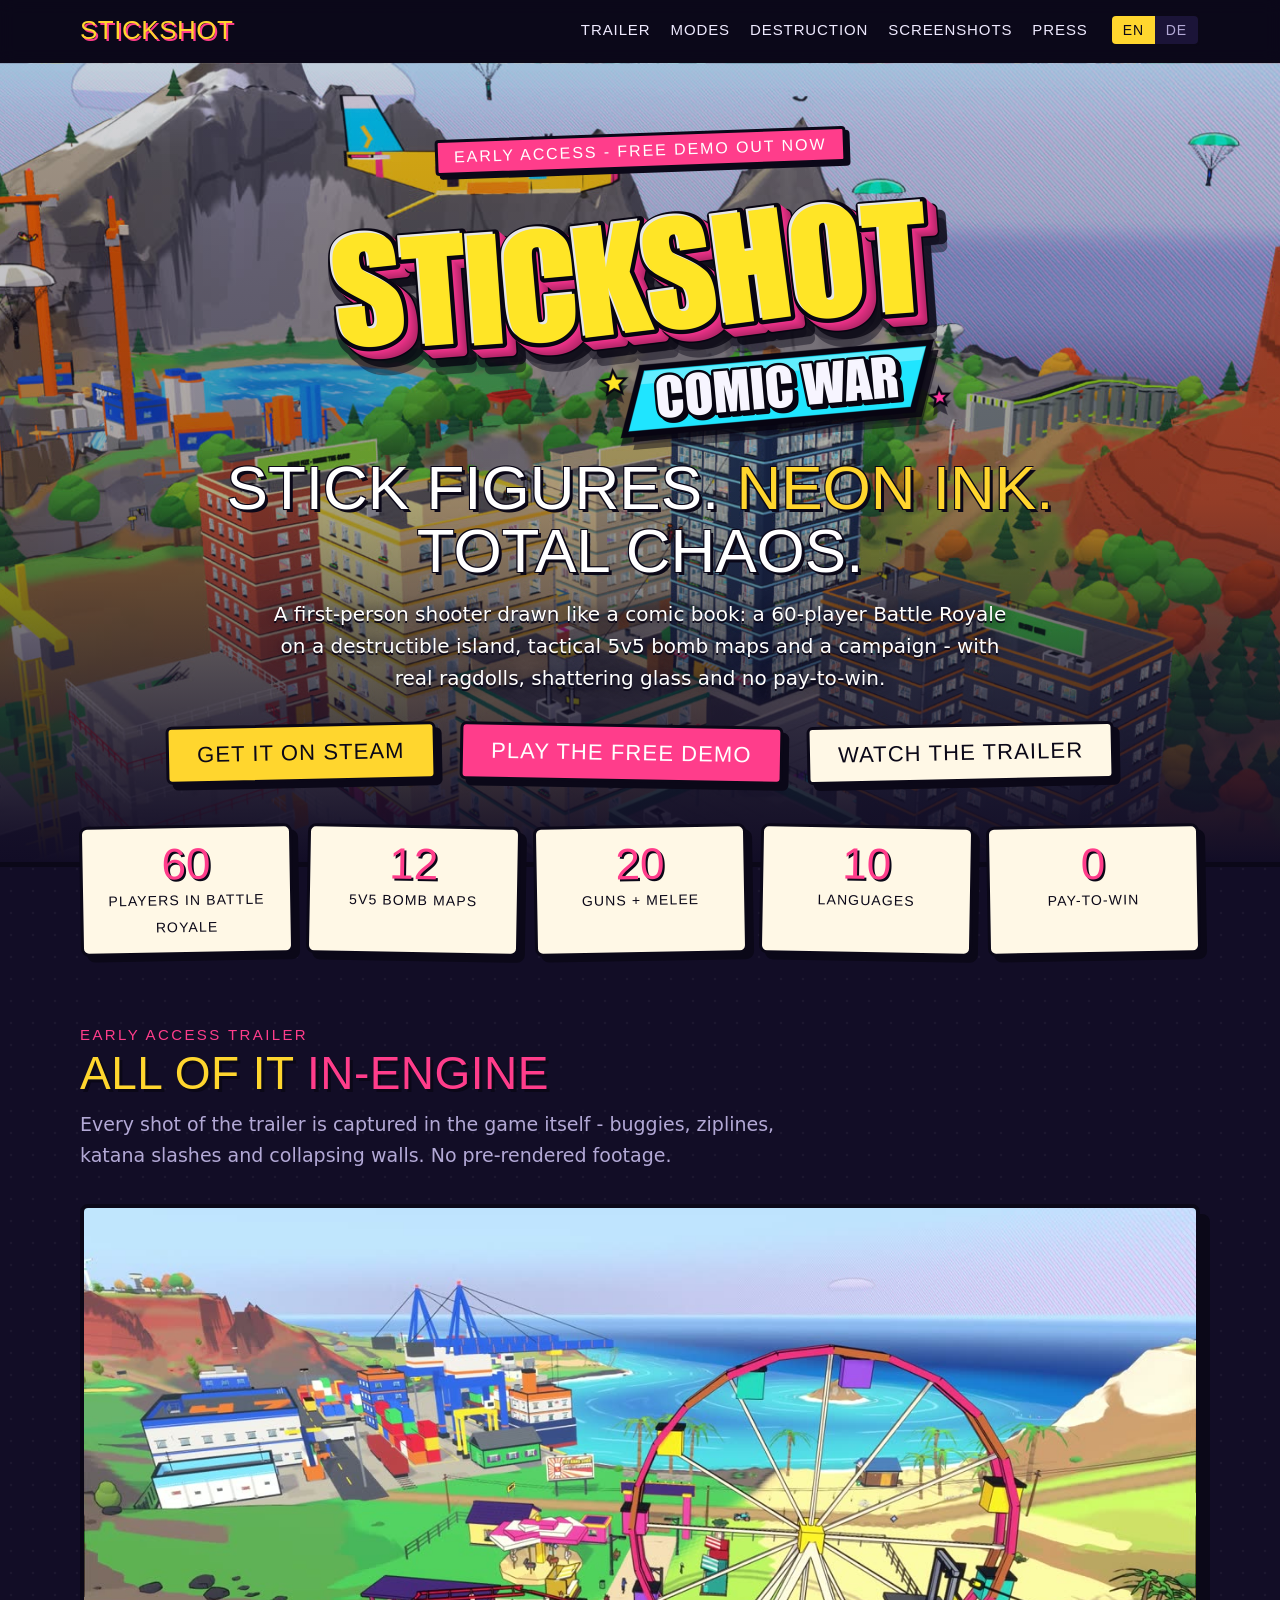
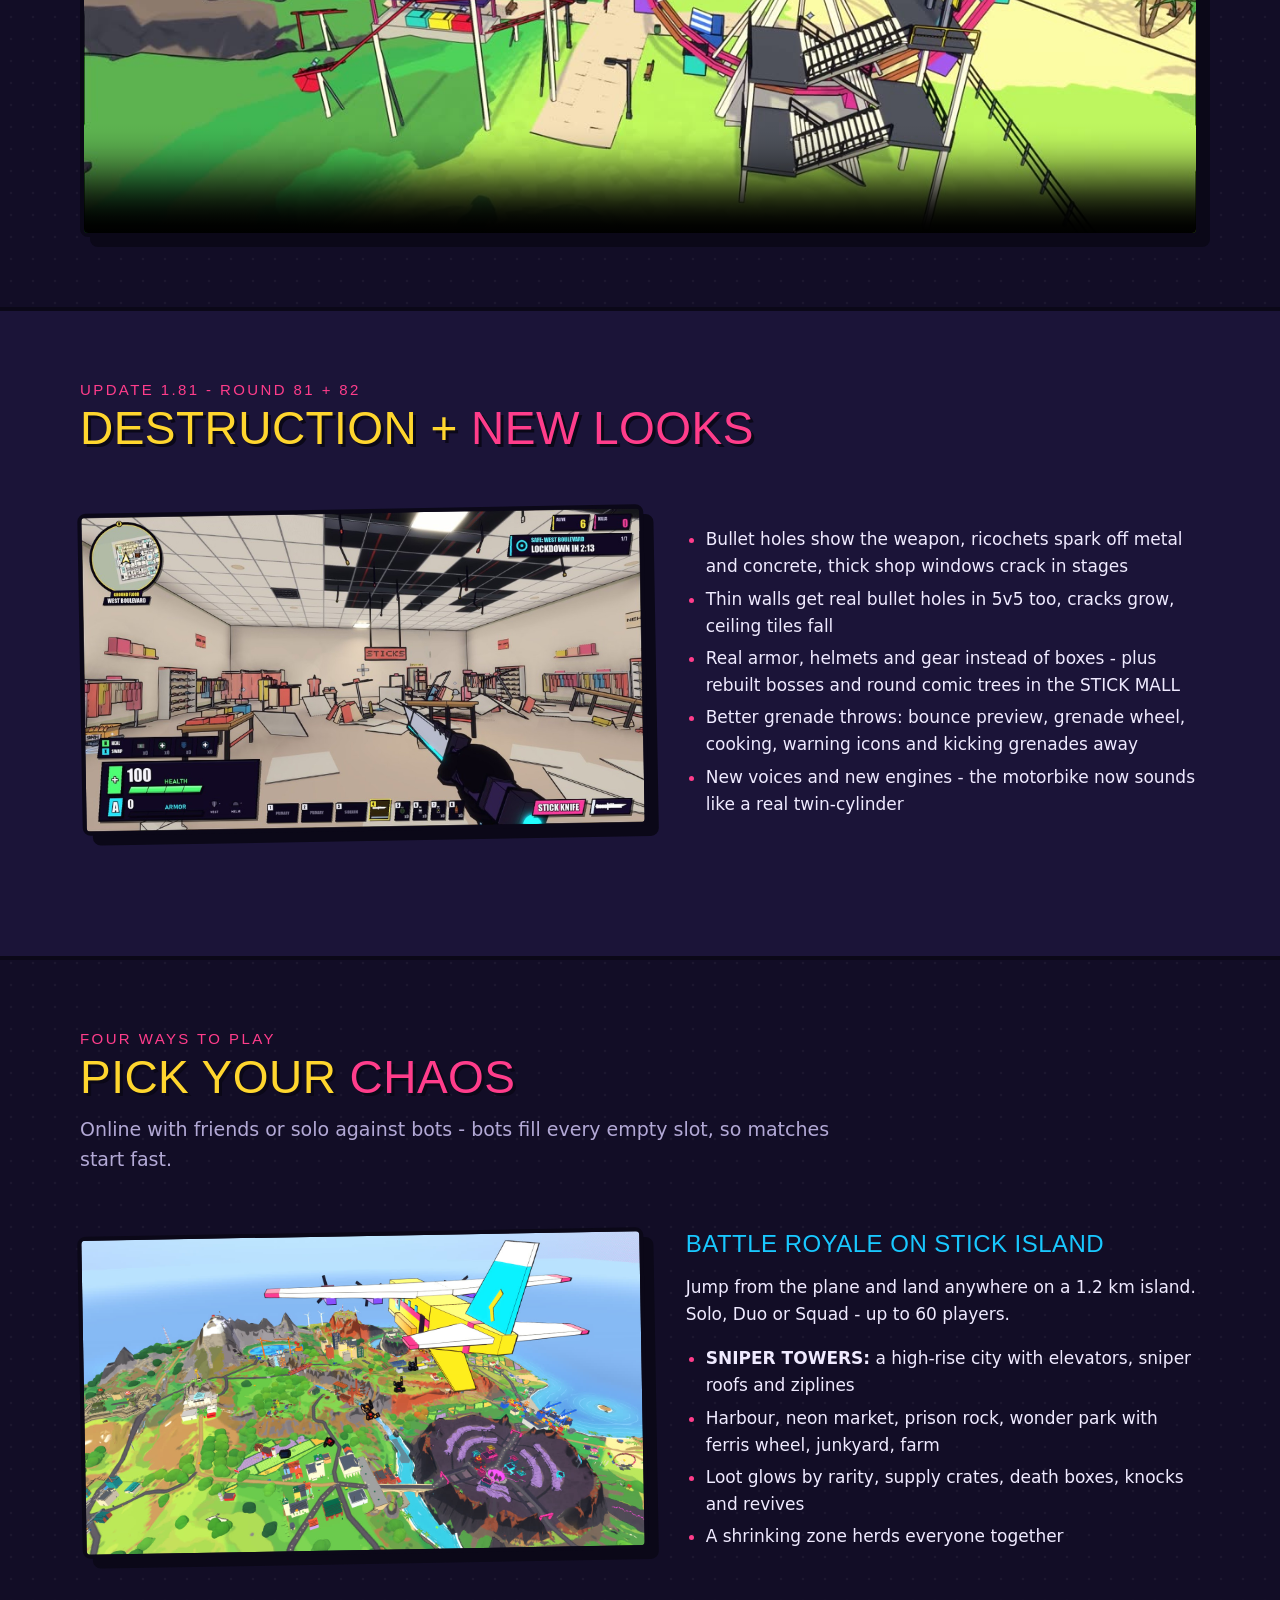
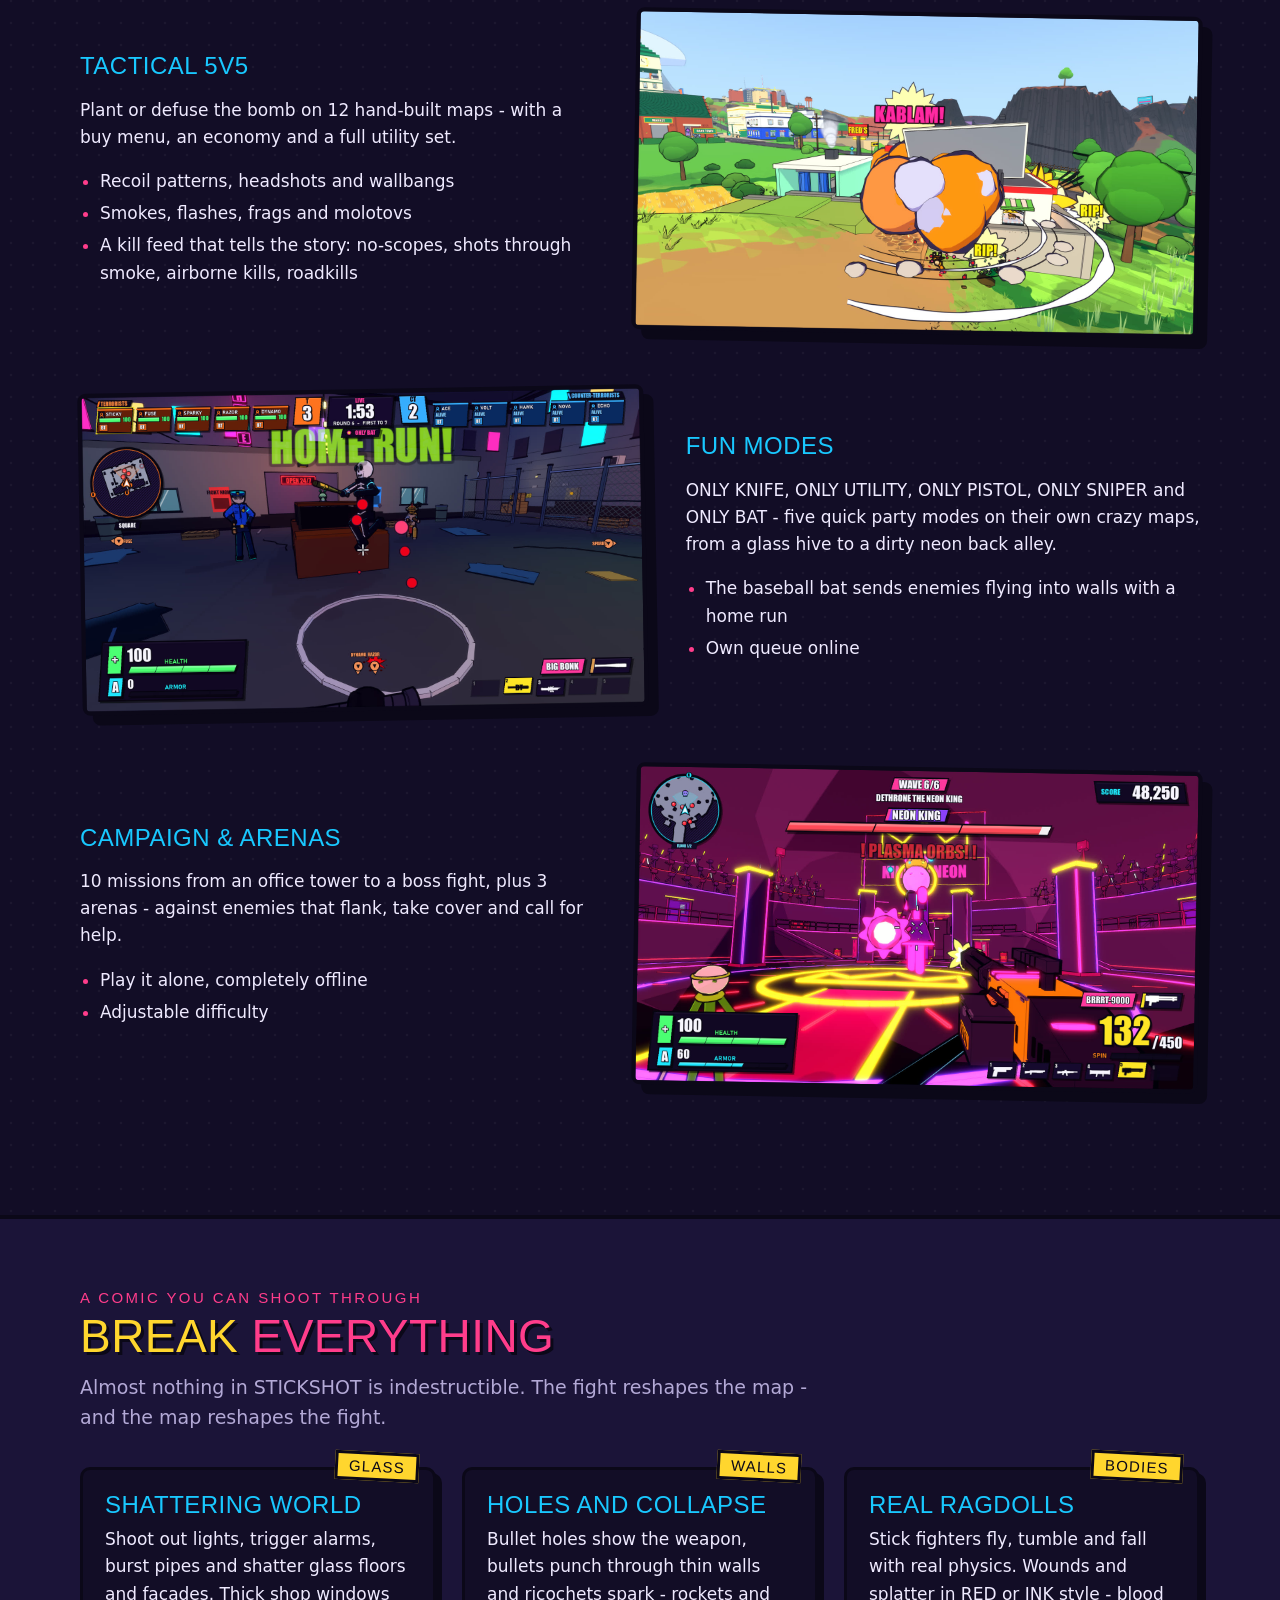
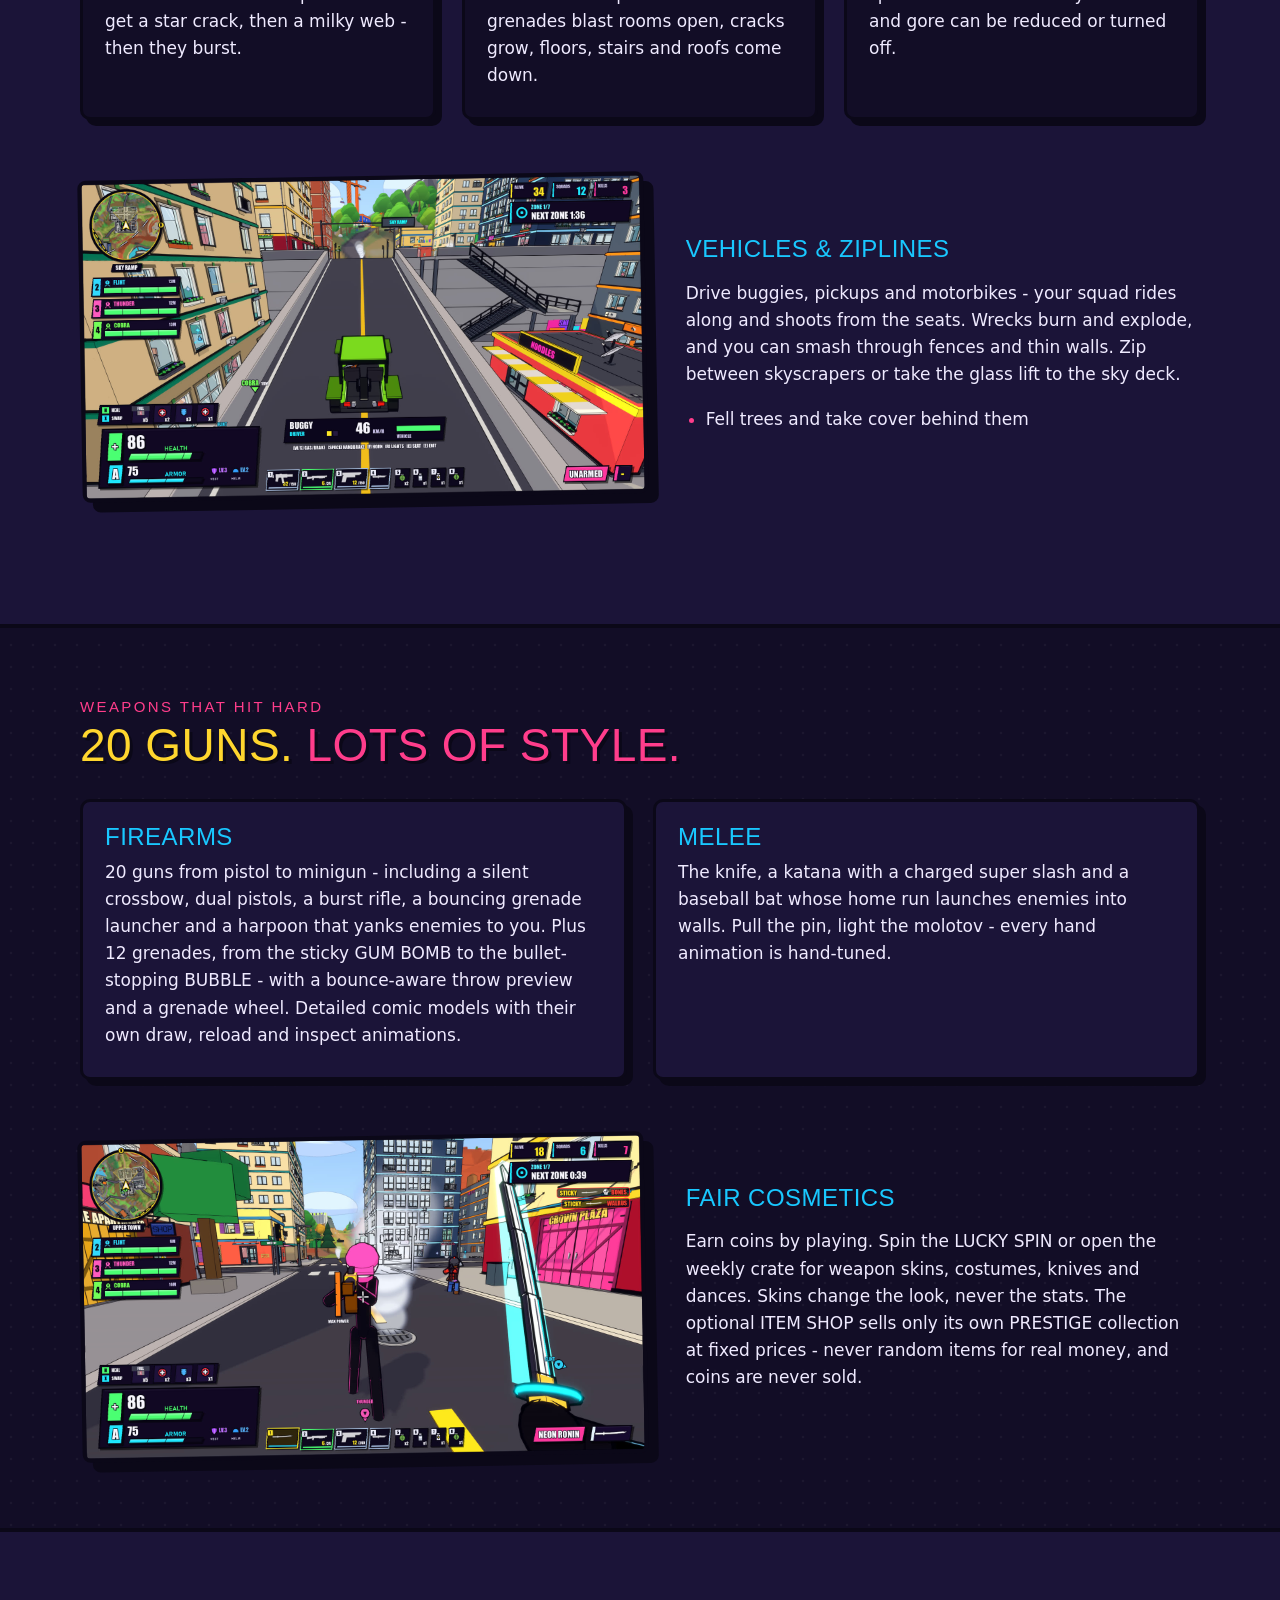
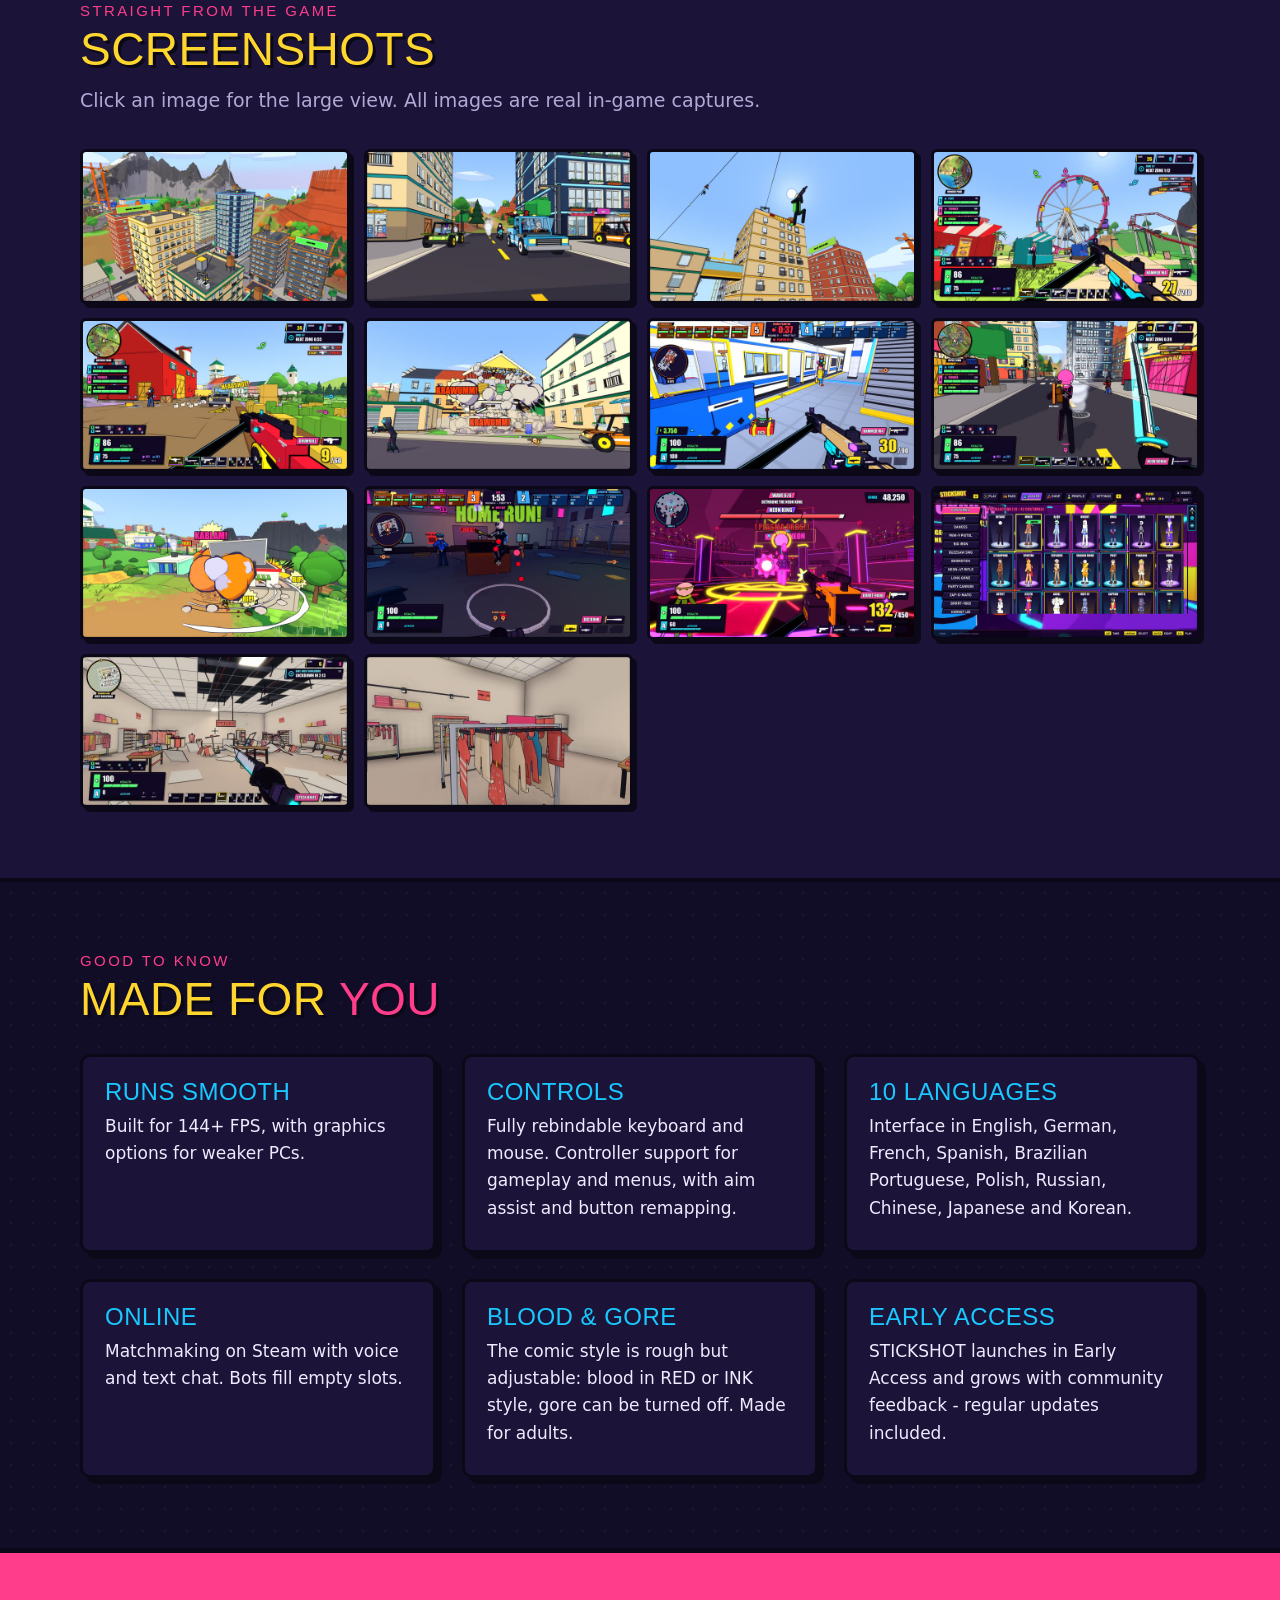
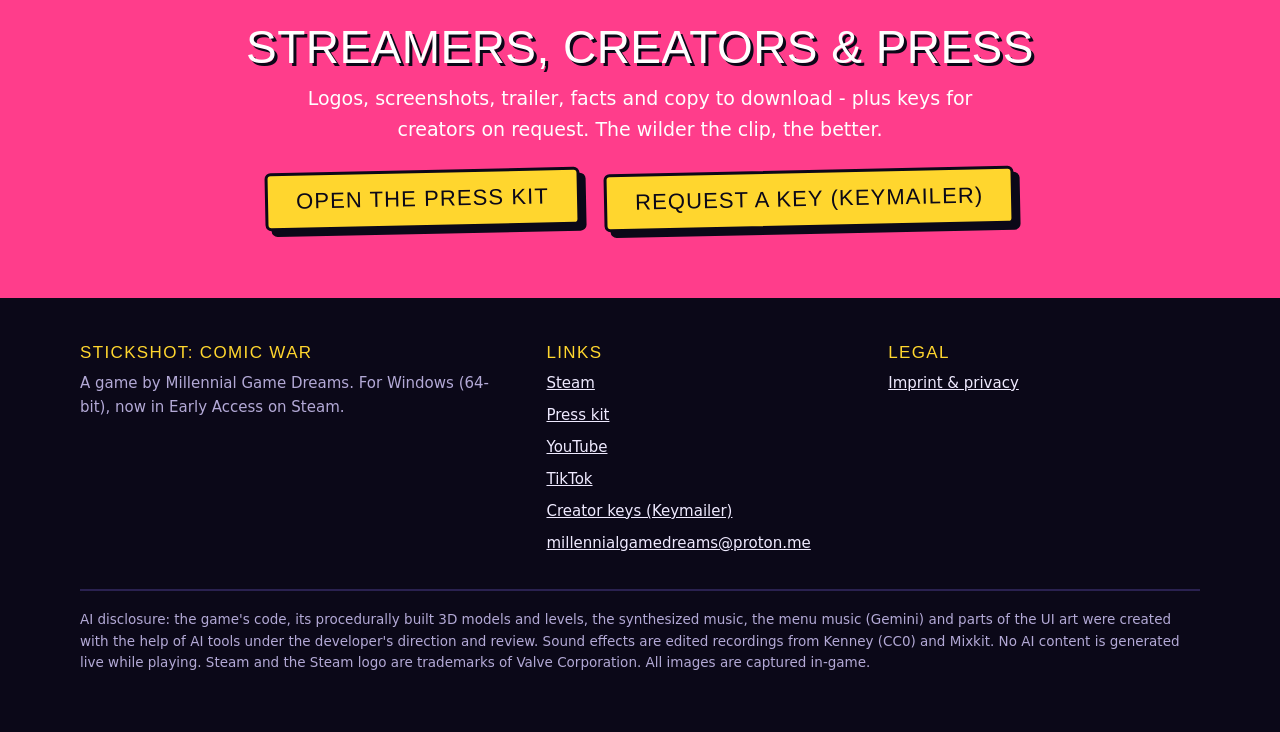
==== commit 3ecaa876: "Update 1.81 (Runde 81 + 82): Abschnitt NEU IN 1.81, Zerstoerung/Glas/Granaten-Texte, 20 guns + 12 gr" ====
--- a/index.html
+++ b/index.html
@@ -73,7 +73,26 @@
   </div>
 </section>
 
-<section class="alt" id="modes">
+<section class="alt" id="new">
+  <div class="wrap">
+    <p class="kicker" data-de="Update 1.81 - Runde 81 + 82">Update 1.81 - round 81 + 82</p>
+    <h2 data-de="Zerstörung + <span class='pop'>neuer Look</span>">Destruction + <span class="pop">new looks</span></h2>
+    <div class="row">
+      <div class="pic"><img src="img/shots/15.jpg" loading="lazy" width="1600" height="900" alt="A STICK MALL shop after a fight: ceiling tiles on the floor, cables dangling, racks knocked over"></div>
+      <div>
+        <ul>
+          <li data-de="Einschusslöcher zeigen die Waffe, Querschläger funken von Metall und Beton, dicke Schaufenster brechen in Stufen">Bullet holes show the weapon, ricochets spark off metal and concrete, thick shop windows crack in stages</li>
+          <li data-de="Dünne Wände bekommen auch im 5v5 echte Durchschusslöcher, Risse wachsen, Deckenplatten fallen">Thin walls get real bullet holes in 5v5 too, cracks grow, ceiling tiles fall</li>
+          <li data-de="Echte Rüstung, Helme und Ausrüstung statt Kästen - dazu neue Bosse und runde Comic-Bäume in der STICK MALL">Real armor, helmets and gear instead of boxes - plus rebuilt bosses and round comic trees in the STICK MALL</li>
+          <li data-de="Bessere Granatenwürfe: Vorschau mit Abprallern, Granaten-Rad, Kochen, Warnzeichen und Wegkicken">Better grenade throws: bounce preview, grenade wheel, cooking, warning icons and kicking grenades away</li>
+          <li data-de="Neue Stimmen und neue Motoren - das Motorrad klingt jetzt wie ein echter Zweizylinder">New voices and new engines - the motorbike now sounds like a real twin-cylinder</li>
+        </ul>
+      </div>
+    </div>
+  </div>
+</section>
+
+<section id="modes">
   <div class="wrap">
     <p class="kicker" data-de="Vier Wege zu spielen">Four ways to play</p>
     <h2 data-de="Such dir dein Chaos aus">Pick your <span class="pop">chaos</span></h2>
@@ -132,14 +151,14 @@
   </div>
 </section>
 
-<section id="destruction">
+<section class="alt" id="destruction">
   <div class="wrap">
     <p class="kicker" data-de="Ein Comic, den man durchschießen kann">A comic you can shoot through</p>
     <h2 data-de="Mach alles <span class='pop'>kaputt</span>">Break <span class="pop">everything</span></h2>
     <p class="sub" data-de="Fast nichts in STICKSHOT ist unzerstörbar. Das Gefecht verändert die Karte - und die Karte verändert das Gefecht.">Almost nothing in STICKSHOT is indestructible. The fight reshapes the map - and the map reshapes the fight.</p>
     <div class="grid g3">
-      <div class="card"><span class="no" data-de="Glas">Glass</span><h3 data-de="Splitternde Welt">Shattering world</h3><p data-de="Lampen zerschießen, Alarme auslösen, Rohre platzen lassen, Glasböden und Fassaden zerbersten.">Shoot out lights, trigger alarms, burst pipes and shatter glass floors and facades.</p></div>
-      <div class="card"><span class="no" data-de="Wände">Walls</span><h3 data-de="Löcher und Einsturz">Holes and collapse</h3><p data-de="Kugeln schlagen Löcher in dünne Wände, Raketen und Granaten sprengen Räume auf - Decken, Treppen und Dächer stürzen ein.">Bullets punch holes through thin walls, rockets and grenades blast rooms open - floors, stairs and roofs come down.</p></div>
+      <div class="card"><span class="no" data-de="Glas">Glass</span><h3 data-de="Splitternde Welt">Shattering world</h3><p data-de="Lampen zerschießen, Alarme auslösen, Rohre platzen lassen, Glasböden und Fassaden zerbersten. Dicke Schaufenster bekommen erst einen Sternriss, dann ein milchiges Netz - dann zerspringen sie.">Shoot out lights, trigger alarms, burst pipes and shatter glass floors and facades. Thick shop windows get a star crack, then a milky web - then they burst.</p></div>
+      <div class="card"><span class="no" data-de="Wände">Walls</span><h3 data-de="Löcher und Einsturz">Holes and collapse</h3><p data-de="Einschusslöcher zeigen die Waffe, Kugeln schlagen Löcher in dünne Wände, Querschläger funken - Raketen und Granaten sprengen Räume auf, Risse wachsen, Decken, Treppen und Dächer stürzen ein.">Bullet holes show the weapon, bullets punch through thin walls and ricochets spark - rockets and grenades blast rooms open, cracks grow, floors, stairs and roofs come down.</p></div>
       <div class="card"><span class="no" data-de="Körper">Bodies</span><h3 data-de="Echte Ragdolls">Real ragdolls</h3><p data-de="Strichmann-Kämpfer fliegen, stolpern und fallen physikalisch. Wunden und Splatter in RED oder INK - Blut und Gore lassen sich reduzieren oder abschalten.">Stick fighters fly, tumble and fall with real physics. Wounds and splatter in RED or INK style - blood and gore can be reduced or turned off.</p></div>
     </div>
 
@@ -156,12 +175,12 @@
   </div>
 </section>
 
-<section class="alt" id="weapons">
+<section id="weapons">
   <div class="wrap">
     <p class="kicker" data-de="Waffen mit Wumms">Weapons that hit hard</p>
-    <h2 data-de="13 Waffen. <span class='pop'>Viel Stil.</span>">13 guns. <span class="pop">Lots of style.</span></h2>
+    <h2 data-de="20 Waffen. <span class='pop'>Viel Stil.</span>">20 guns. <span class="pop">Lots of style.</span></h2>
     <div class="grid g2" style="margin-top:30px">
-      <div class="card"><h3 data-de="Schusswaffen">Firearms</h3><p data-de="20 Schusswaffen von der Pistole bis zur Minigun - darunter eine lautlose Armbrust, zwei Pistolen, ein Salvengewehr, ein hüpfender Granatwerfer und eine Harpune, die Gegner zu dir zieht. Dazu 8 Granaten von der klebenden GUM BOMB bis zur kugelfesten BUBBLE. Detaillierte Comic-Modelle mit eigenen Zieh-, Nachlade- und Inspizier-Animationen.">20 guns from pistol to minigun - including a silent crossbow, dual pistols, a burst rifle, a bouncing grenade launcher and a harpoon that yanks enemies to you. Plus 8 grenades, from the sticky GUM BOMB to the bullet-stopping BUBBLE. Detailed comic models with their own draw, reload and inspect animations.</p></div>
+      <div class="card"><h3 data-de="Schusswaffen">Firearms</h3><p data-de="20 Schusswaffen von der Pistole bis zur Minigun - darunter eine lautlose Armbrust, zwei Pistolen, ein Salvengewehr, ein hüpfender Granatwerfer und eine Harpune, die Gegner zu dir zieht. Dazu 12 Granaten von der klebenden GUM BOMB bis zur kugelfesten BUBBLE - mit Wurfvorschau samt Abprallern und Granaten-Rad. Detaillierte Comic-Modelle mit eigenen Zieh-, Nachlade- und Inspizier-Animationen.">20 guns from pistol to minigun - including a silent crossbow, dual pistols, a burst rifle, a bouncing grenade launcher and a harpoon that yanks enemies to you. Plus 12 grenades, from the sticky GUM BOMB to the bullet-stopping BUBBLE - with a bounce-aware throw preview and a grenade wheel. Detailed comic models with their own draw, reload and inspect animations.</p></div>
       <div class="card"><h3 data-de="Nahkampf">Melee</h3><p data-de="Das Messer, ein Katana mit aufgeladenem Superschlag und ein Baseballschläger, dessen Home Run Gegner gegen Wände schleudert. Stift ziehen, Molotow anzünden - jede Hand-Animation sitzt.">The knife, a katana with a charged super slash and a baseball bat whose home run launches enemies into walls. Pull the pin, light the molotov - every hand animation is hand-tuned.</p></div>
     </div>
     <div class="row" style="margin-bottom:0">
@@ -174,7 +193,7 @@
   </div>
 </section>
 
-<section id="screens">
+<section class="alt" id="screens">
   <div class="wrap">
     <p class="kicker" data-de="Bilder aus dem Spiel">Straight from the game</p>
     <h2>Screenshots</h2>
@@ -192,11 +211,13 @@
       <button class="shot" data-full="img/shots/12.jpg"><img src="img/thumbs/12.jpg" loading="lazy" width="640" height="360" alt="HOME RUN in the back alley fun mode"></button>
       <button class="shot" data-full="img/shots/13.jpg"><img src="img/thumbs/13.jpg" loading="lazy" width="640" height="360" alt="Boss arena with the NEON KING"></button>
       <button class="shot" data-full="img/shots/14.jpg"><img src="img/thumbs/14.jpg" loading="lazy" width="640" height="360" alt="The locker menu with 42 costumes"></button>
-    </div>
-  </div>
-</section>
-
-<section class="alt" id="info">
+      <button class="shot" data-full="img/shots/15.jpg"><img src="img/thumbs/15.jpg" loading="lazy" width="640" height="360" alt="A STICK MALL shop after a fight with fallen ceiling tiles"></button>
+      <button class="shot" data-full="img/shots/16.jpg"><img src="img/thumbs/16.jpg" loading="lazy" width="640" height="360" alt="Clothes racks with T-shirts, dresses and jeans in a STICK MALL fashion shop"></button>
+    </div>
+  </div>
+</section>
+
+<section id="info">
   <div class="wrap">
     <p class="kicker" data-de="Gut zu wissen">Good to know</p>
     <h2 data-de="Für dich <span class='pop'>gebaut</span>">Made for <span class="pop">you</span></h2>
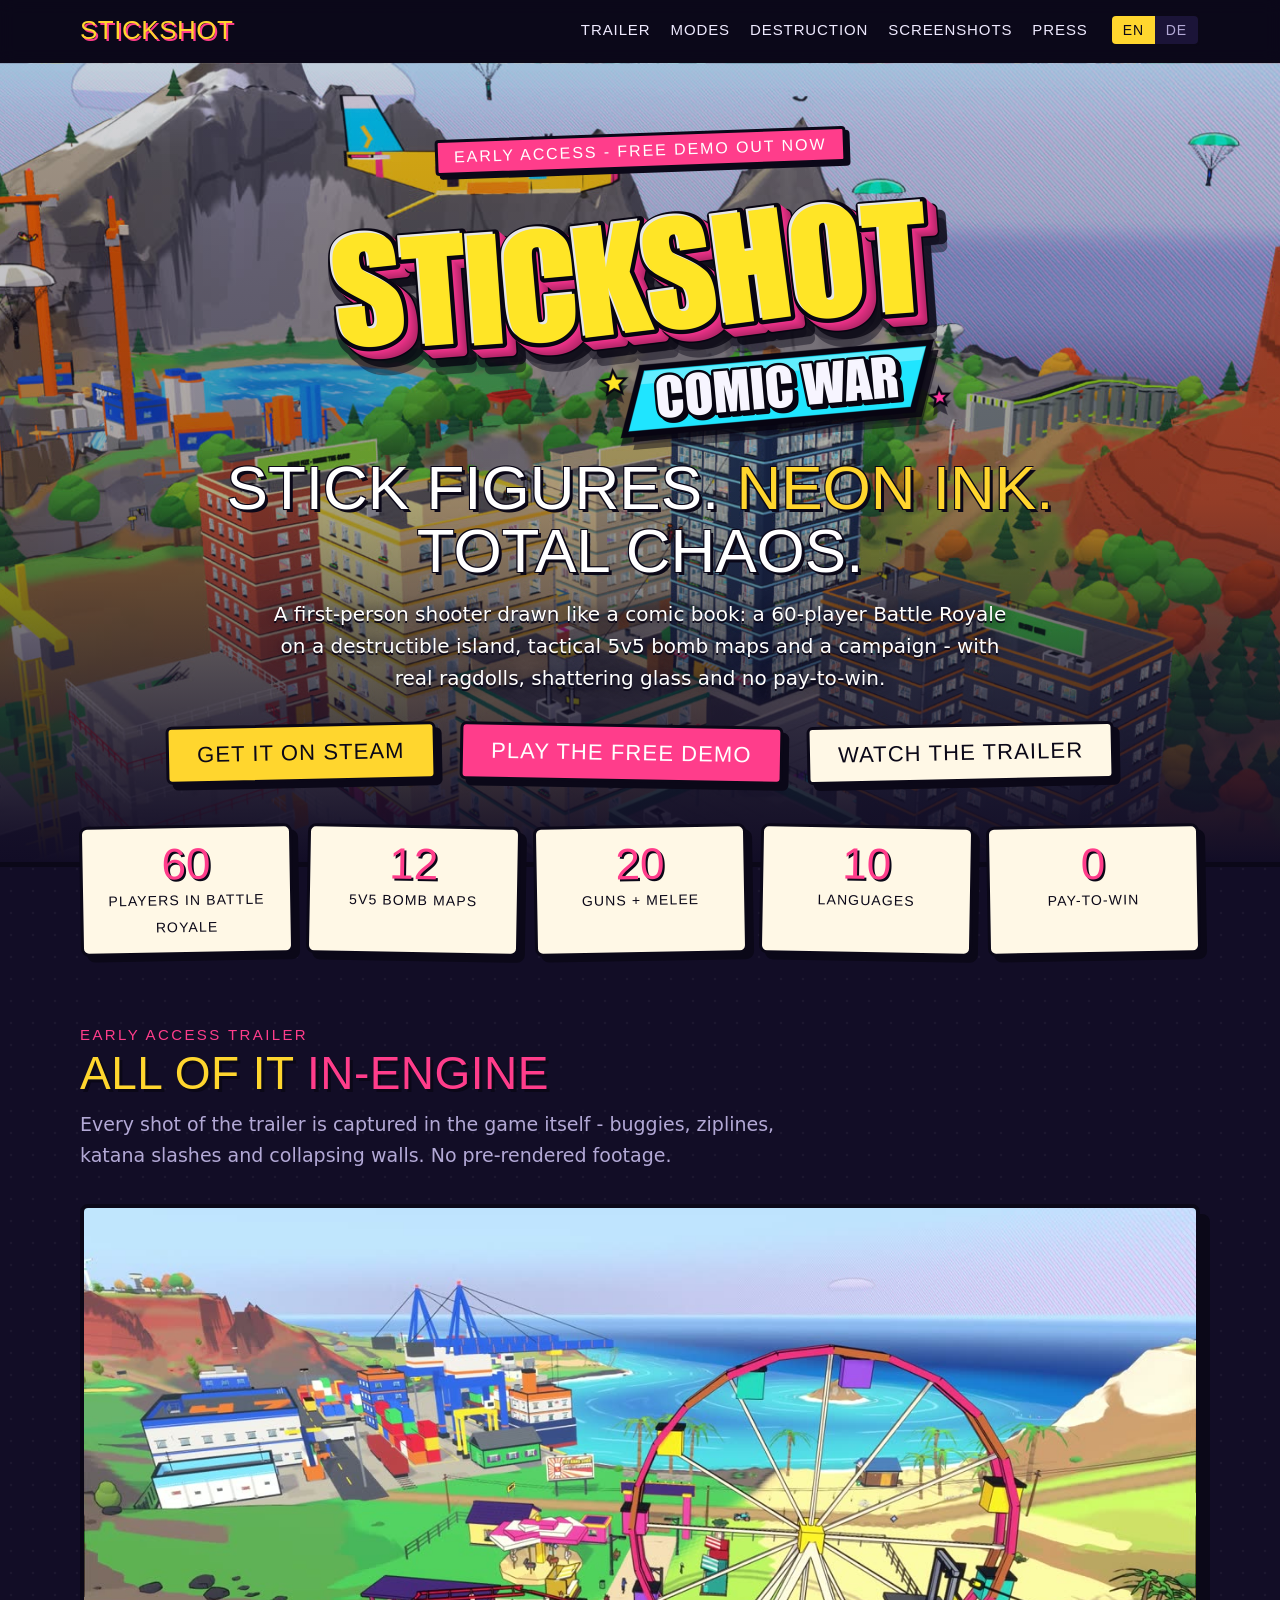
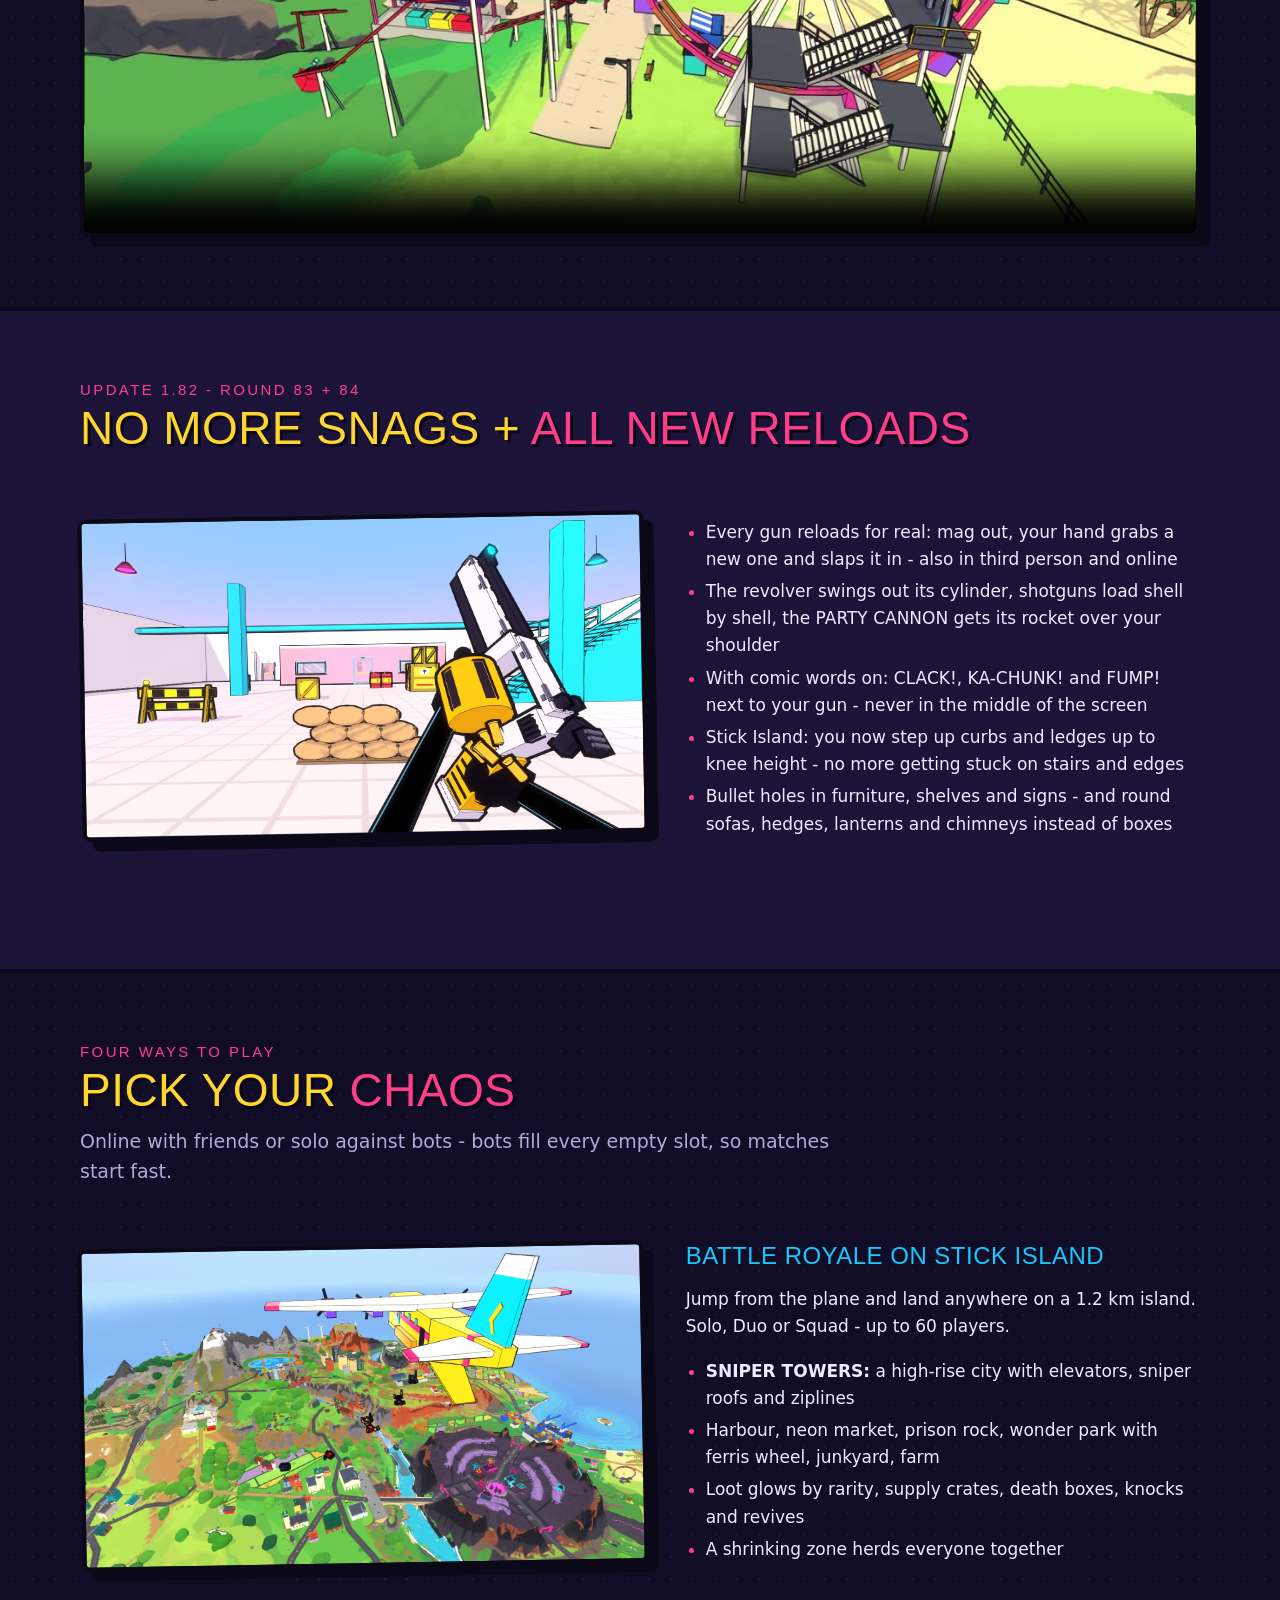
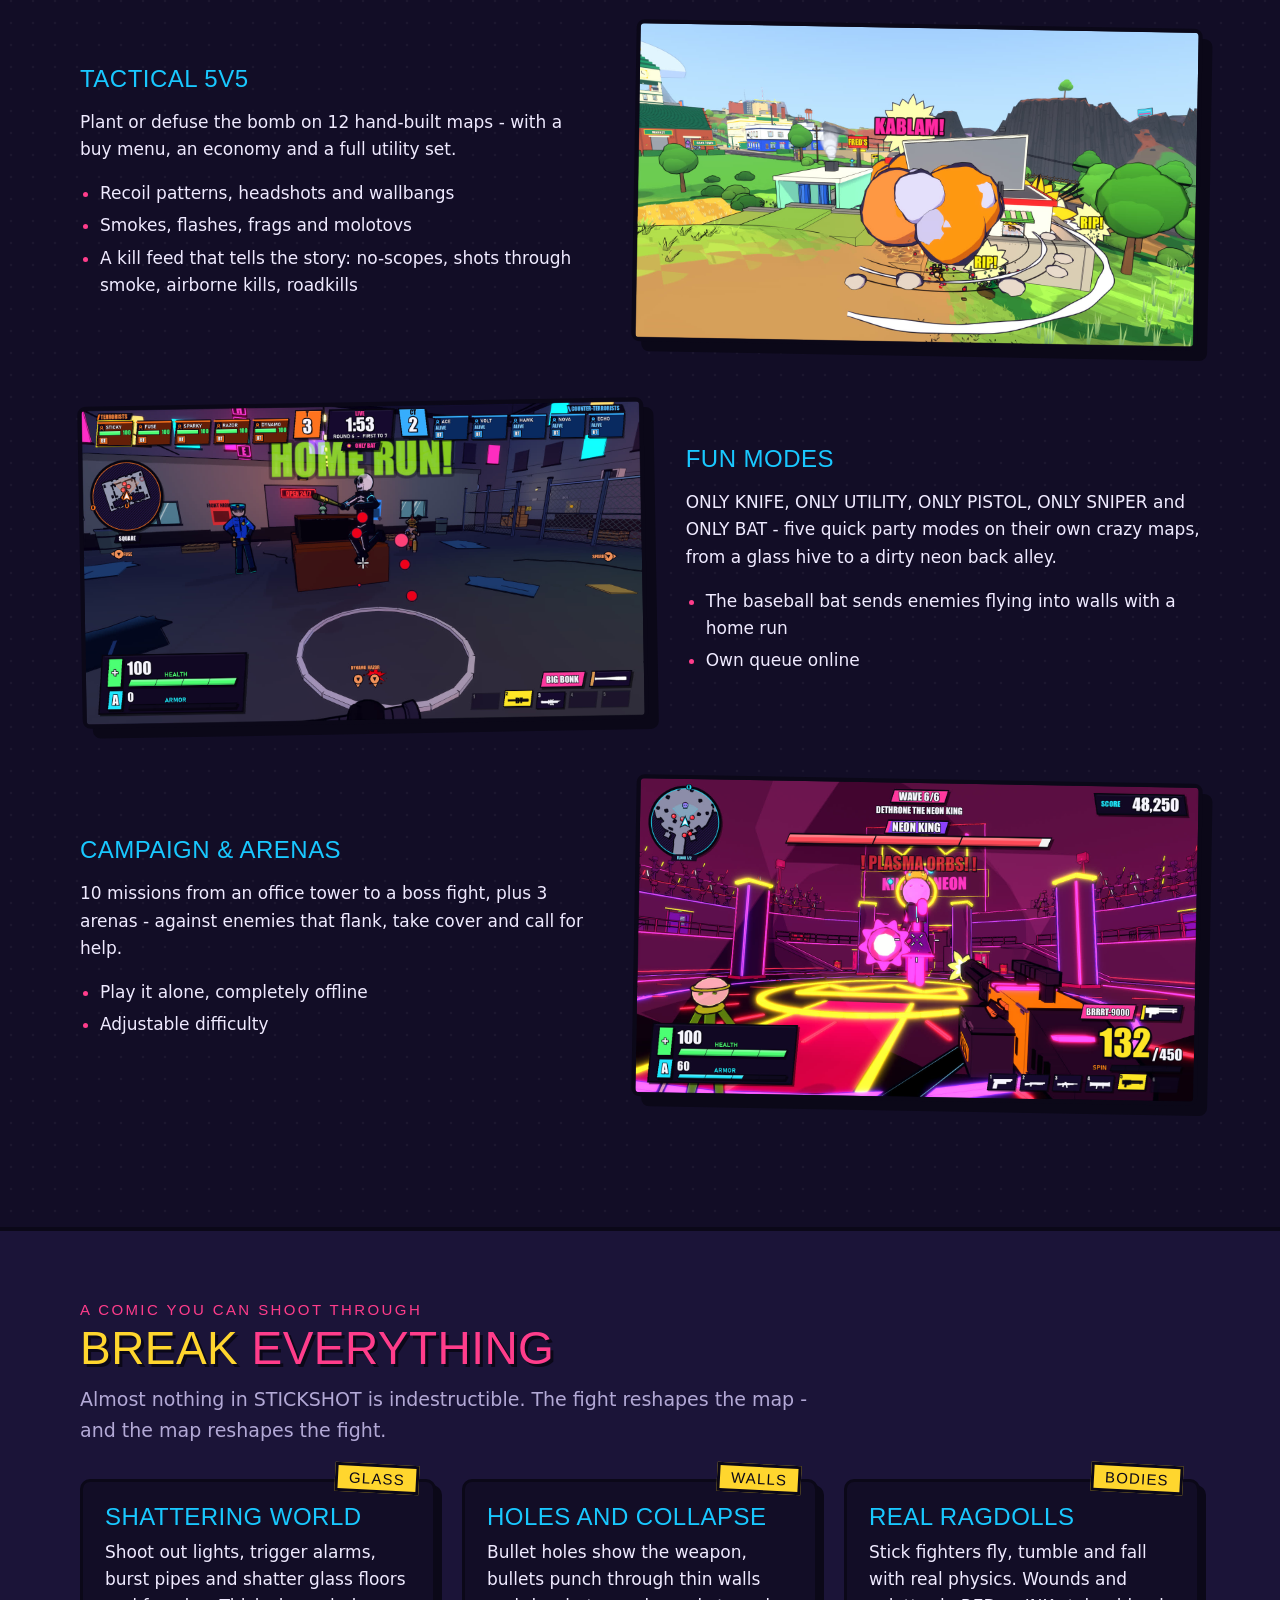
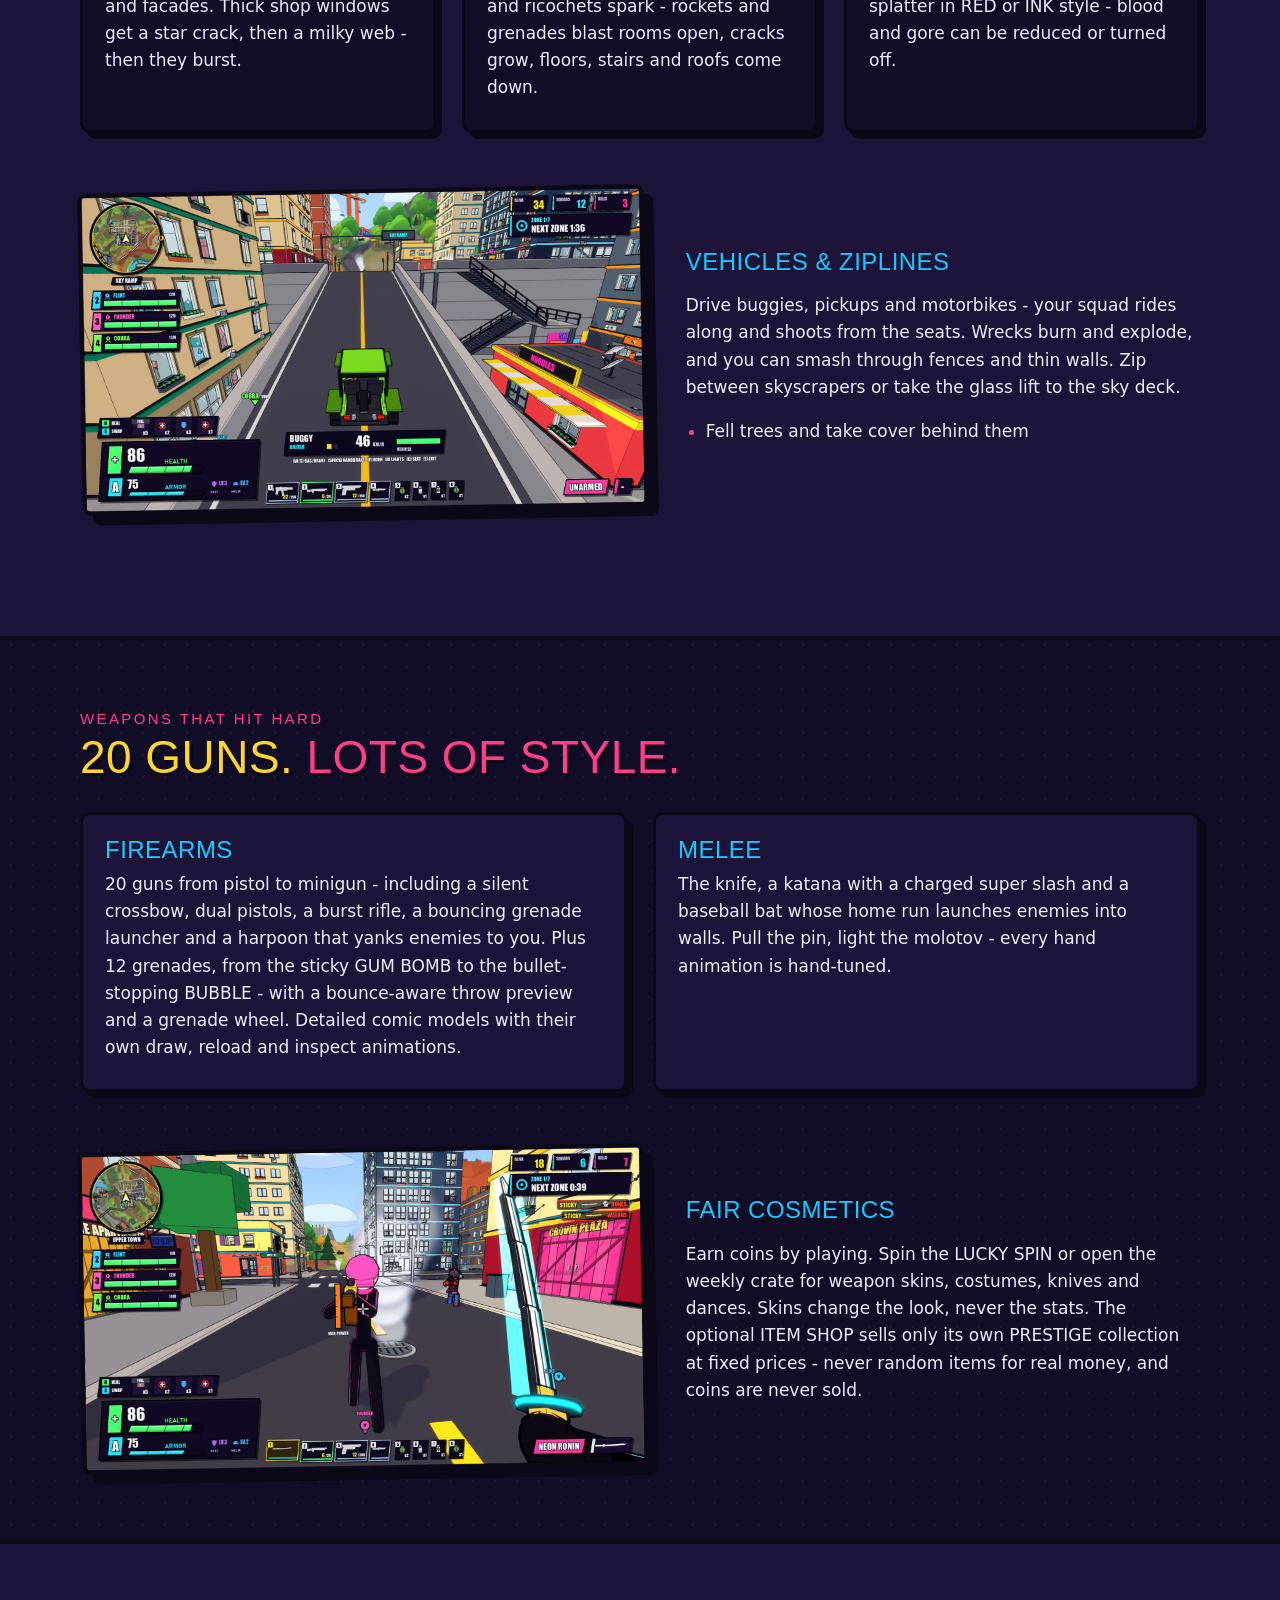
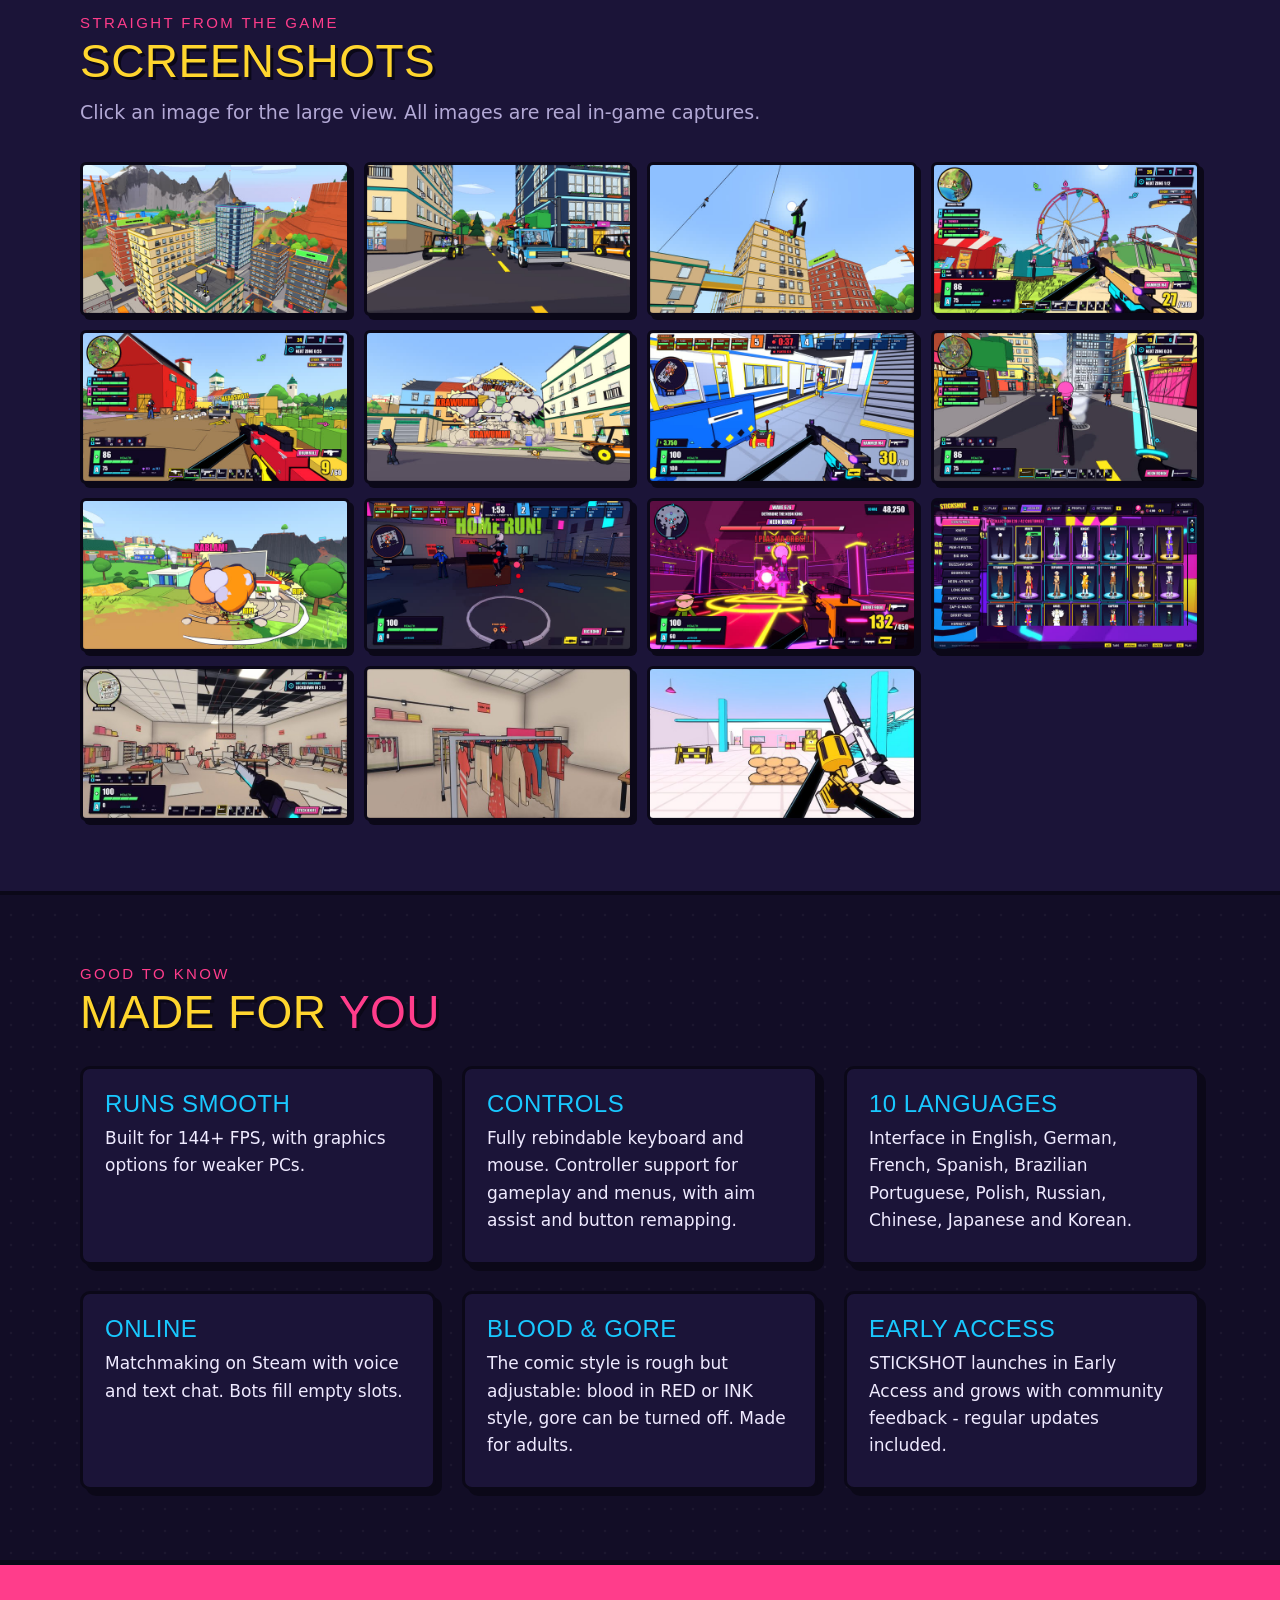
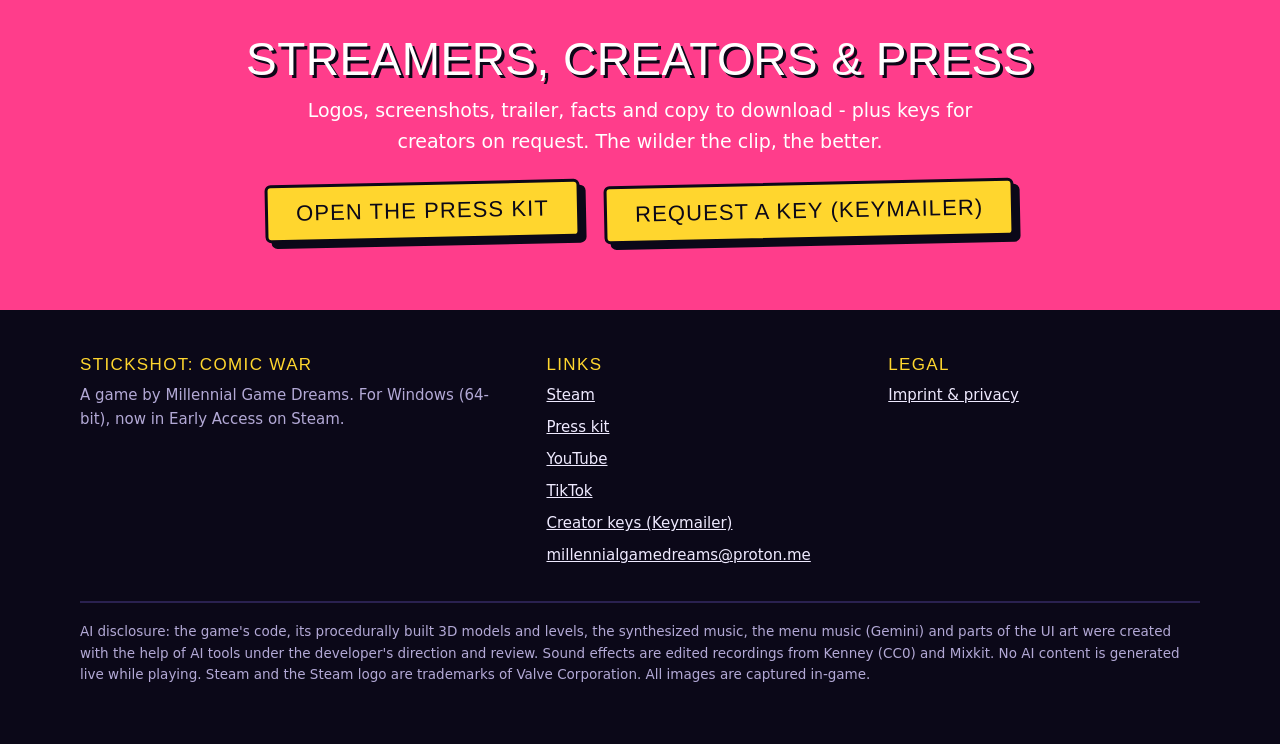
==== commit e0671541: "Update 1.82 (Runde 83 + 84): Abschnitt NEU IN 1.82 - Nachladen neu, kein Haengenbleiben, runde Insel" ====
--- a/index.html
+++ b/index.html
@@ -75,17 +75,17 @@
 
 <section class="alt" id="new">
   <div class="wrap">
-    <p class="kicker" data-de="Update 1.81 - Runde 81 + 82">Update 1.81 - round 81 + 82</p>
-    <h2 data-de="Zerstörung + <span class='pop'>neuer Look</span>">Destruction + <span class="pop">new looks</span></h2>
-    <div class="row">
-      <div class="pic"><img src="img/shots/15.jpg" loading="lazy" width="1600" height="900" alt="A STICK MALL shop after a fight: ceiling tiles on the floor, cables dangling, racks knocked over"></div>
-      <div>
-        <ul>
-          <li data-de="Einschusslöcher zeigen die Waffe, Querschläger funken von Metall und Beton, dicke Schaufenster brechen in Stufen">Bullet holes show the weapon, ricochets spark off metal and concrete, thick shop windows crack in stages</li>
-          <li data-de="Dünne Wände bekommen auch im 5v5 echte Durchschusslöcher, Risse wachsen, Deckenplatten fallen">Thin walls get real bullet holes in 5v5 too, cracks grow, ceiling tiles fall</li>
-          <li data-de="Echte Rüstung, Helme und Ausrüstung statt Kästen - dazu neue Bosse und runde Comic-Bäume in der STICK MALL">Real armor, helmets and gear instead of boxes - plus rebuilt bosses and round comic trees in the STICK MALL</li>
-          <li data-de="Bessere Granatenwürfe: Vorschau mit Abprallern, Granaten-Rad, Kochen, Warnzeichen und Wegkicken">Better grenade throws: bounce preview, grenade wheel, cooking, warning icons and kicking grenades away</li>
-          <li data-de="Neue Stimmen und neue Motoren - das Motorrad klingt jetzt wie ein echter Zweizylinder">New voices and new engines - the motorbike now sounds like a real twin-cylinder</li>
+    <p class="kicker" data-de="Update 1.82 - Runde 83 + 84">Update 1.82 - round 83 + 84</p>
+    <h2 data-de="Kein Hängenbleiben + <span class='pop'>neues Nachladen</span>">No more snags + <span class="pop">all new reloads</span></h2>
+    <div class="row">
+      <div class="pic"><img src="img/shots/17.jpg" loading="lazy" width="1600" height="900" alt="First person: the BIG IRON revolver held muzzle up, cylinder swung out, empty casings falling out"></div>
+      <div>
+        <ul>
+          <li data-de="Jede Waffe lädt sichtbar nach: Magazin raus, die Hand holt ein neues und schlägt es ein - auch in der Außensicht und online">Every gun reloads for real: mag out, your hand grabs a new one and slaps it in - also in third person and online</li>
+          <li data-de="Der Revolver schwenkt die Trommel aus, Schrotflinten laden Patrone für Patrone, die PARTY CANNON bekommt ihre Rakete über die Schulter">The revolver swings out its cylinder, shotguns load shell by shell, the PARTY CANNON gets its rocket over your shoulder</li>
+          <li data-de="Mit Comic-Wörtern: KLACK!, KA-CHUNK! und FUMP! neben der Waffe - nie in der Bildmitte">With comic words on: CLACK!, KA-CHUNK! and FUMP! next to your gun - never in the middle of the screen</li>
+          <li data-de="Stick Island: Du steigst Bordsteine und Kanten bis Kniehöhe hinauf - kein Hängenbleiben mehr an Treppen und Übergängen">Stick Island: you now step up curbs and ledges up to knee height - no more getting stuck on stairs and edges</li>
+          <li data-de="Einschusslöcher in Möbeln, Regalen und Schildern - und runde Sofas, Hecken, Laternen und Schornsteine statt Kisten">Bullet holes in furniture, shelves and signs - and round sofas, hedges, lanterns and chimneys instead of boxes</li>
         </ul>
       </div>
     </div>
@@ -213,6 +213,7 @@
       <button class="shot" data-full="img/shots/14.jpg"><img src="img/thumbs/14.jpg" loading="lazy" width="640" height="360" alt="The locker menu with 42 costumes"></button>
       <button class="shot" data-full="img/shots/15.jpg"><img src="img/thumbs/15.jpg" loading="lazy" width="640" height="360" alt="A STICK MALL shop after a fight with fallen ceiling tiles"></button>
       <button class="shot" data-full="img/shots/16.jpg"><img src="img/thumbs/16.jpg" loading="lazy" width="640" height="360" alt="Clothes racks with T-shirts, dresses and jeans in a STICK MALL fashion shop"></button>
+      <button class="shot" data-full="img/shots/17.jpg"><img src="img/thumbs/17.jpg" loading="lazy" width="640" height="360" alt="Reloading the BIG IRON revolver with the cylinder swung out"></button>
     </div>
   </div>
 </section>
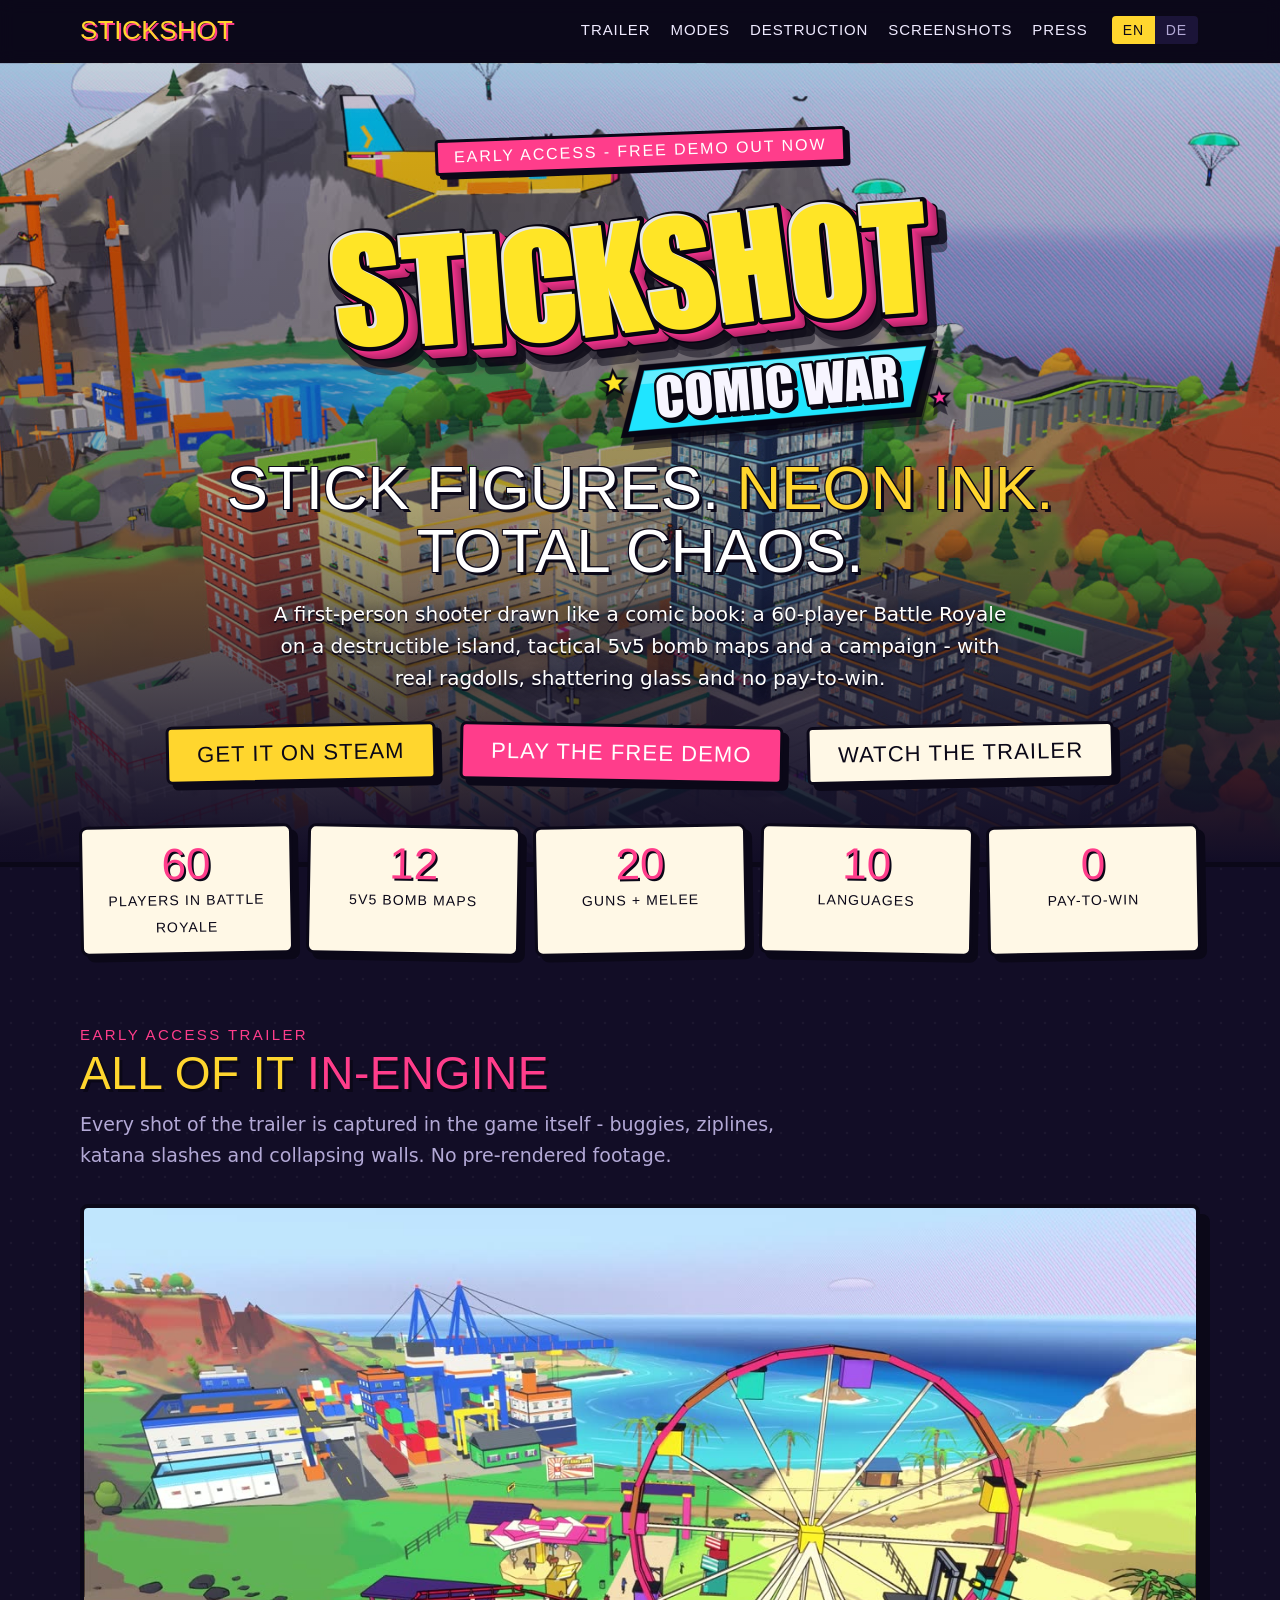
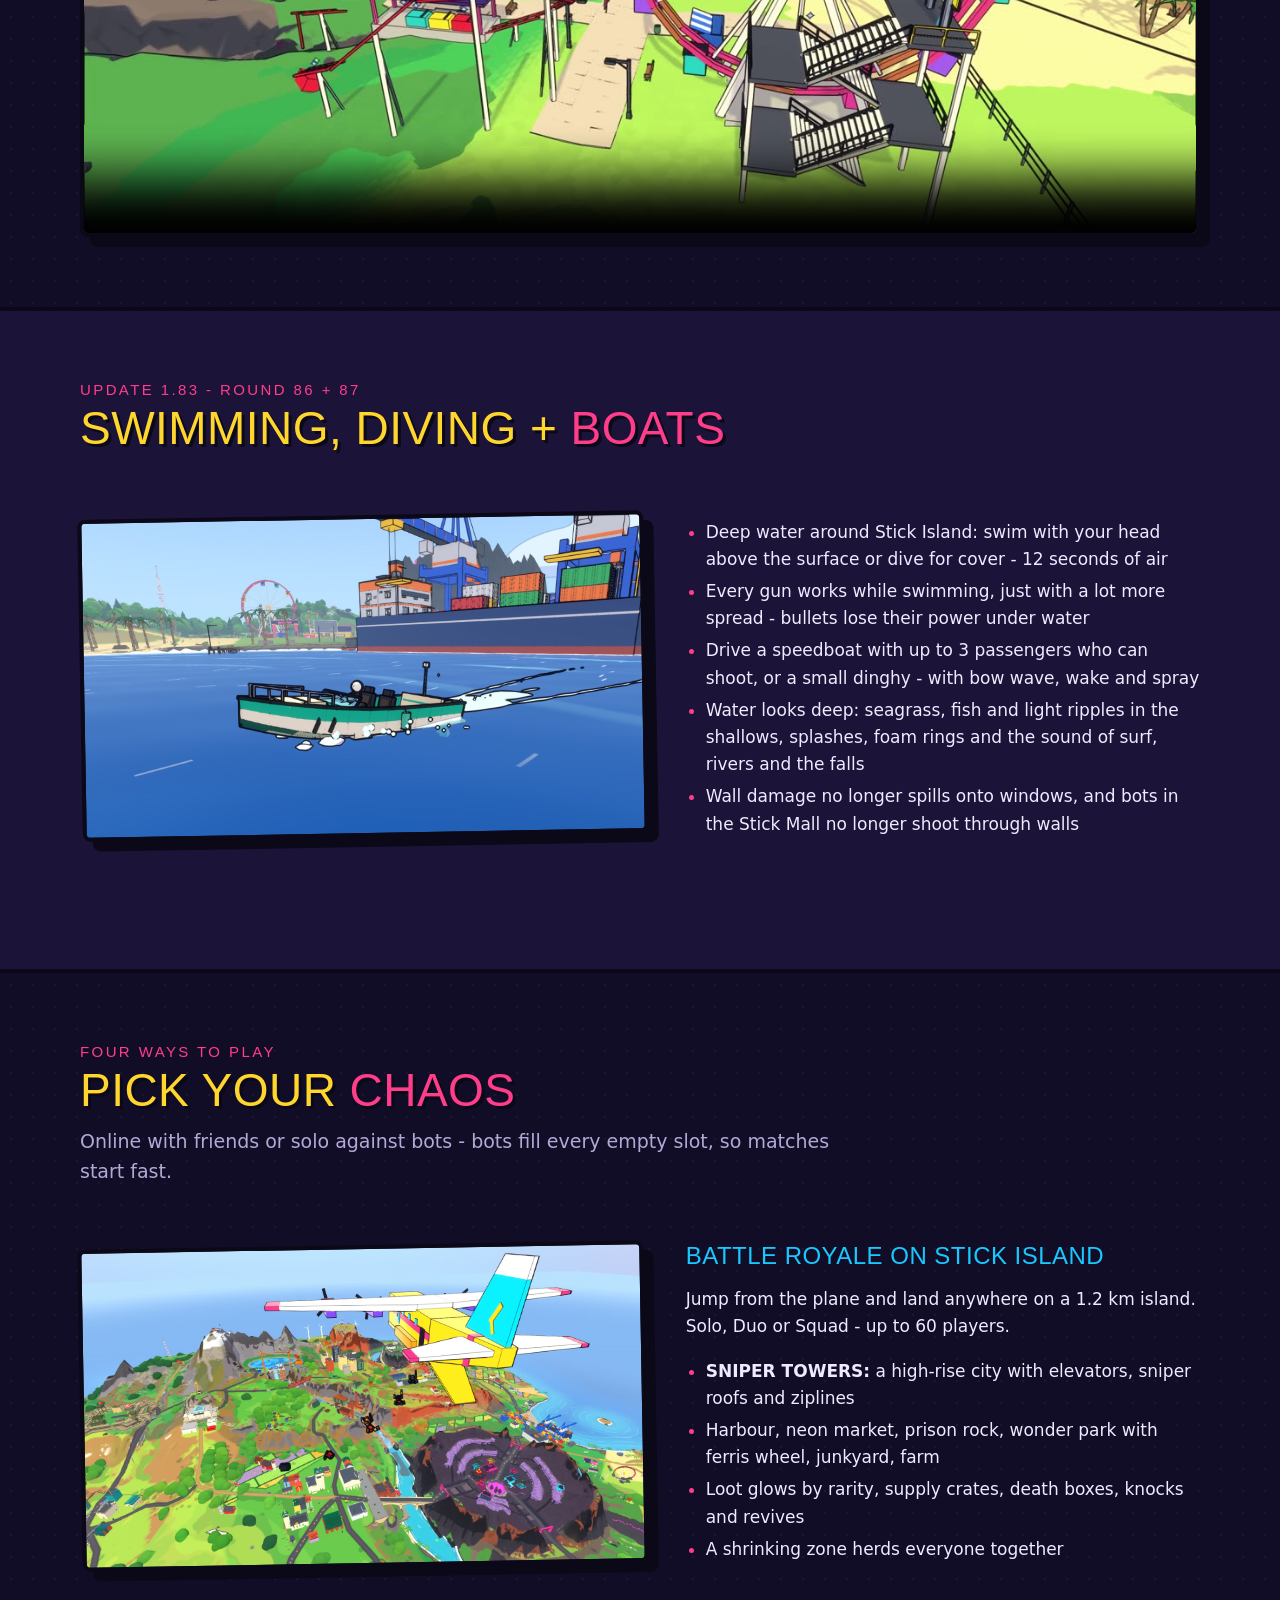
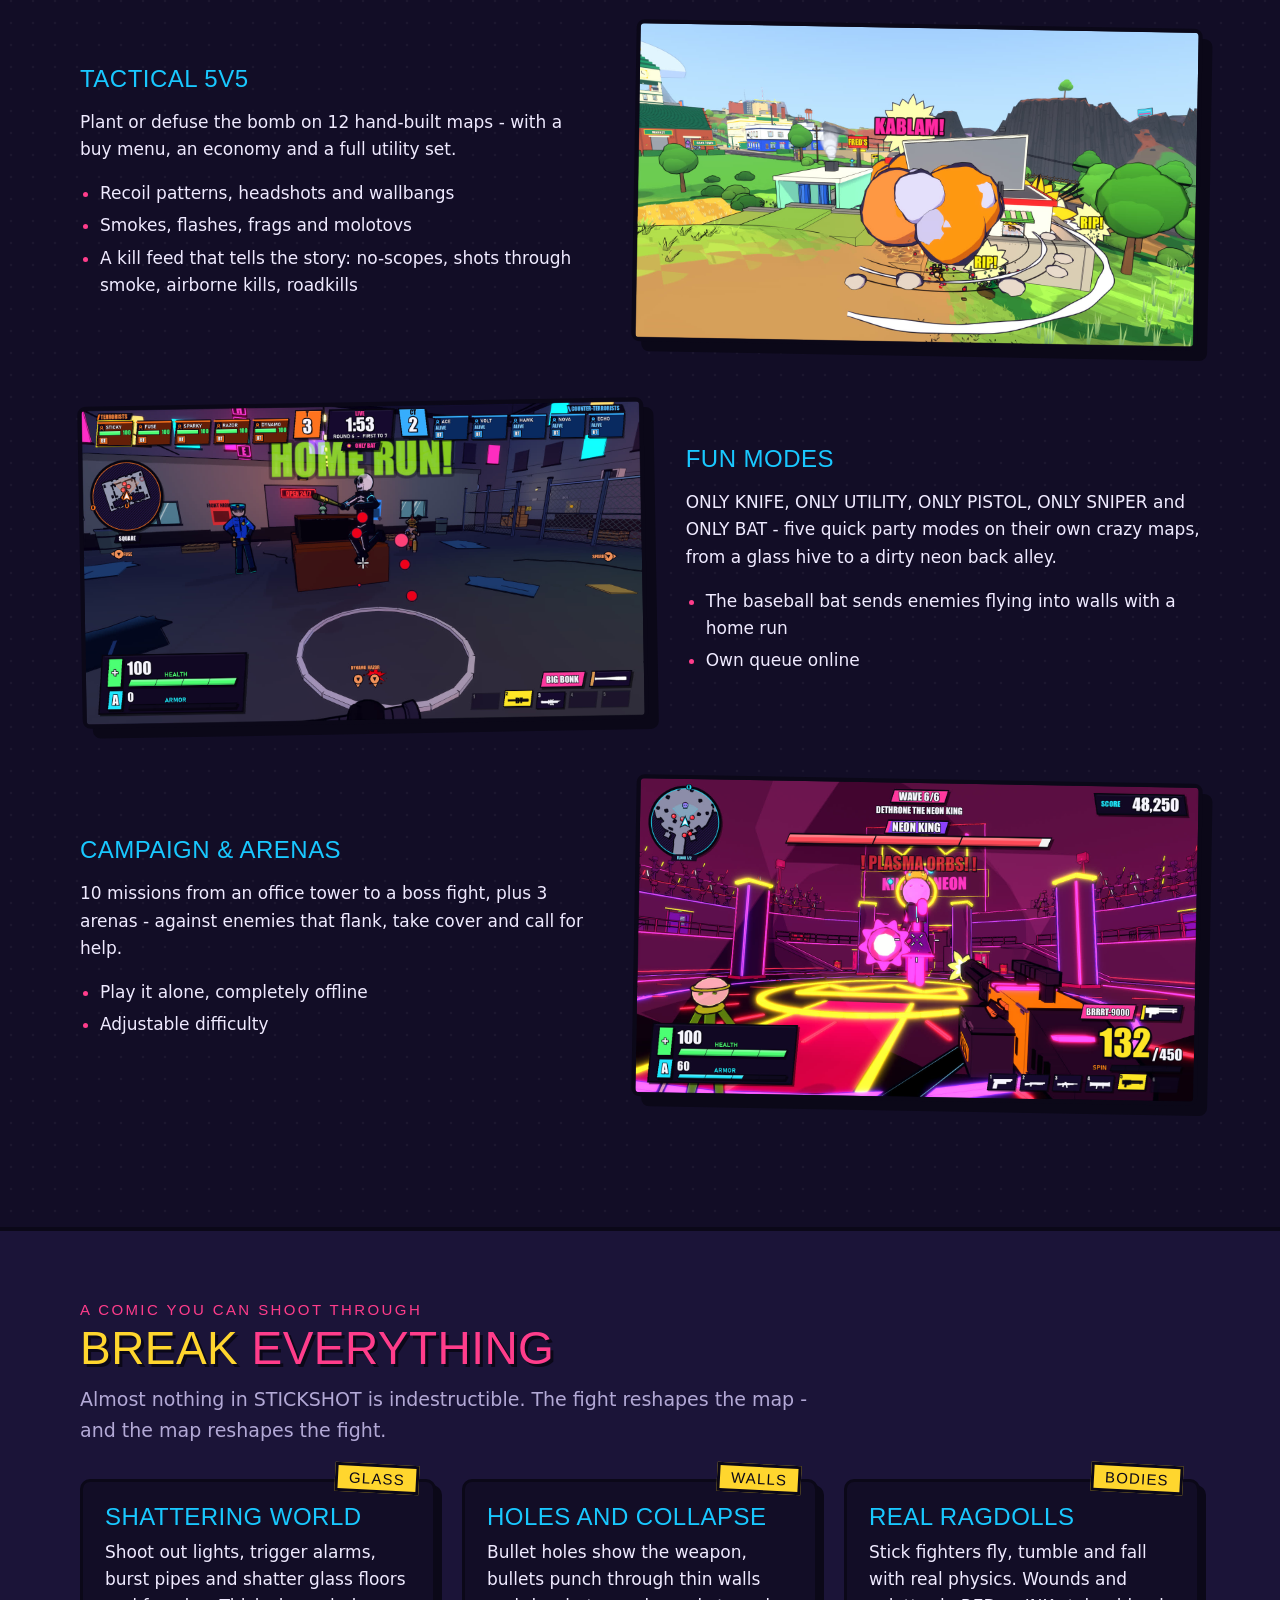
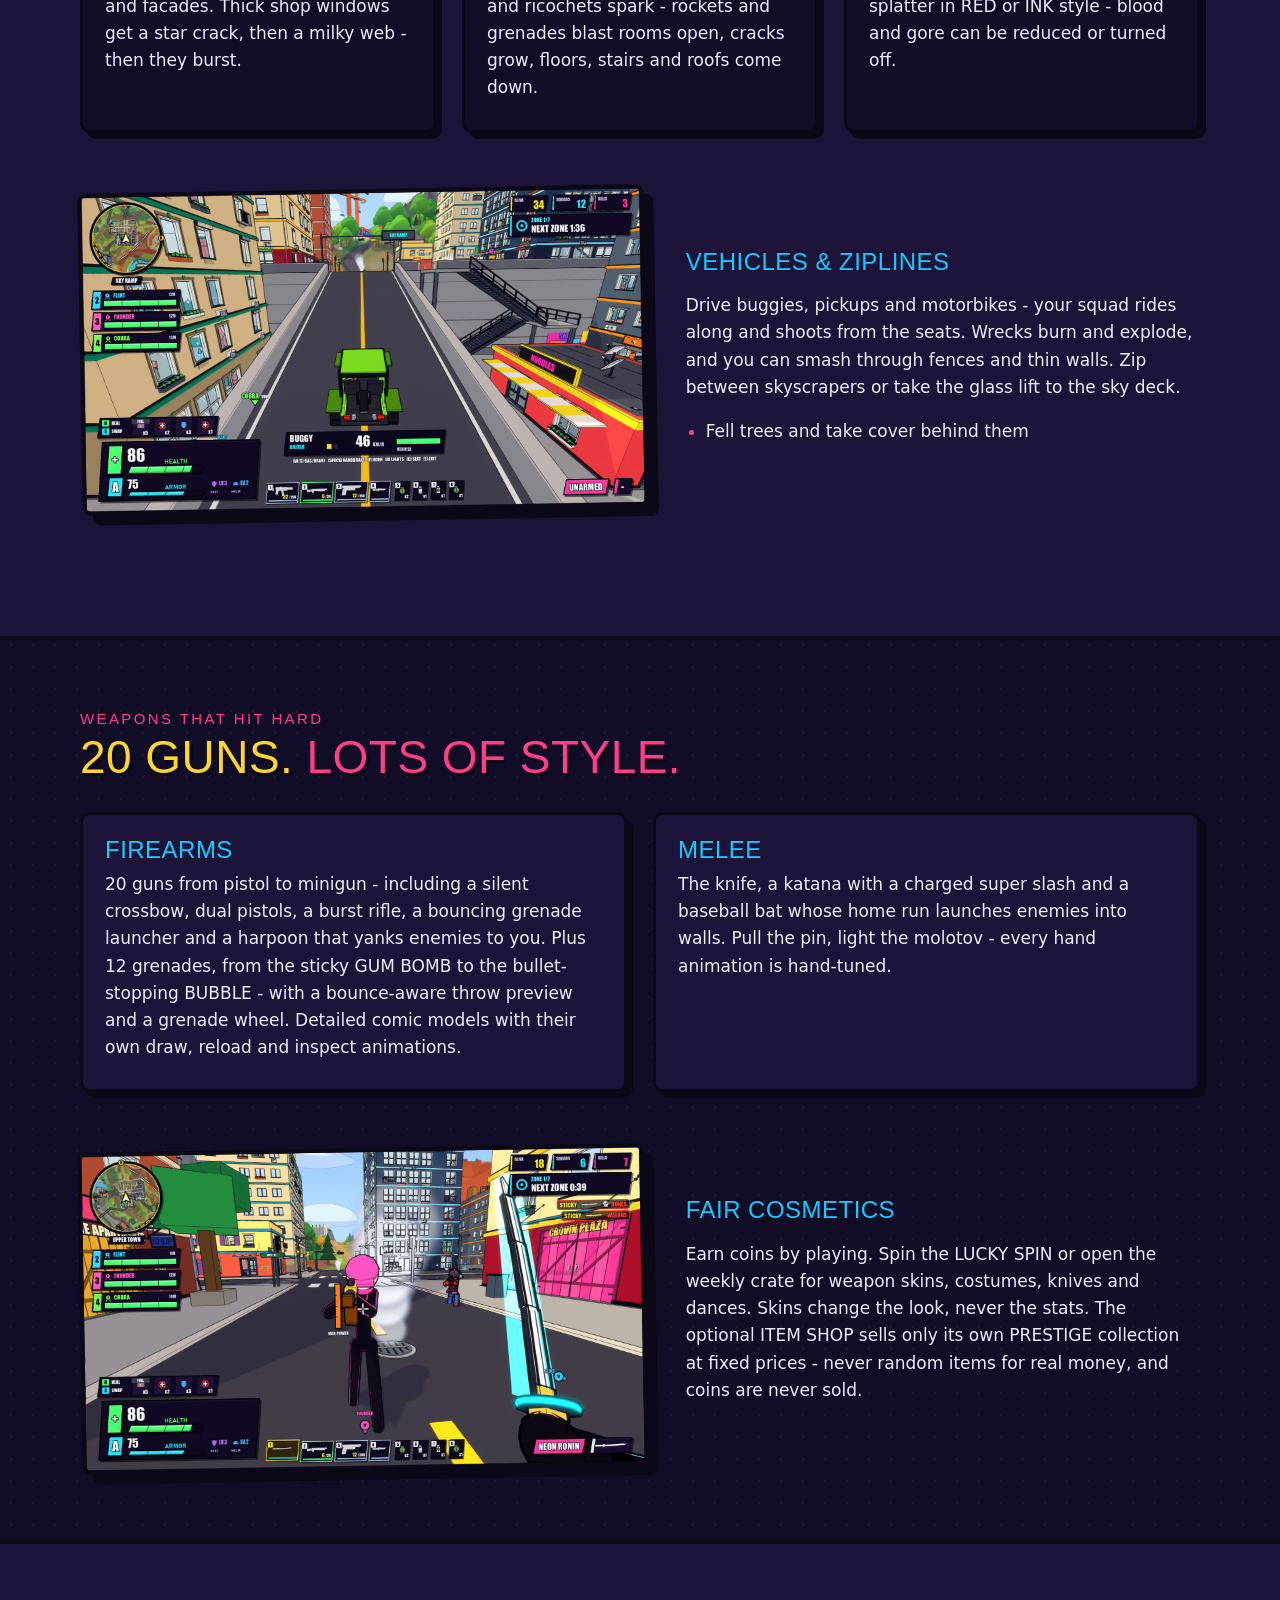
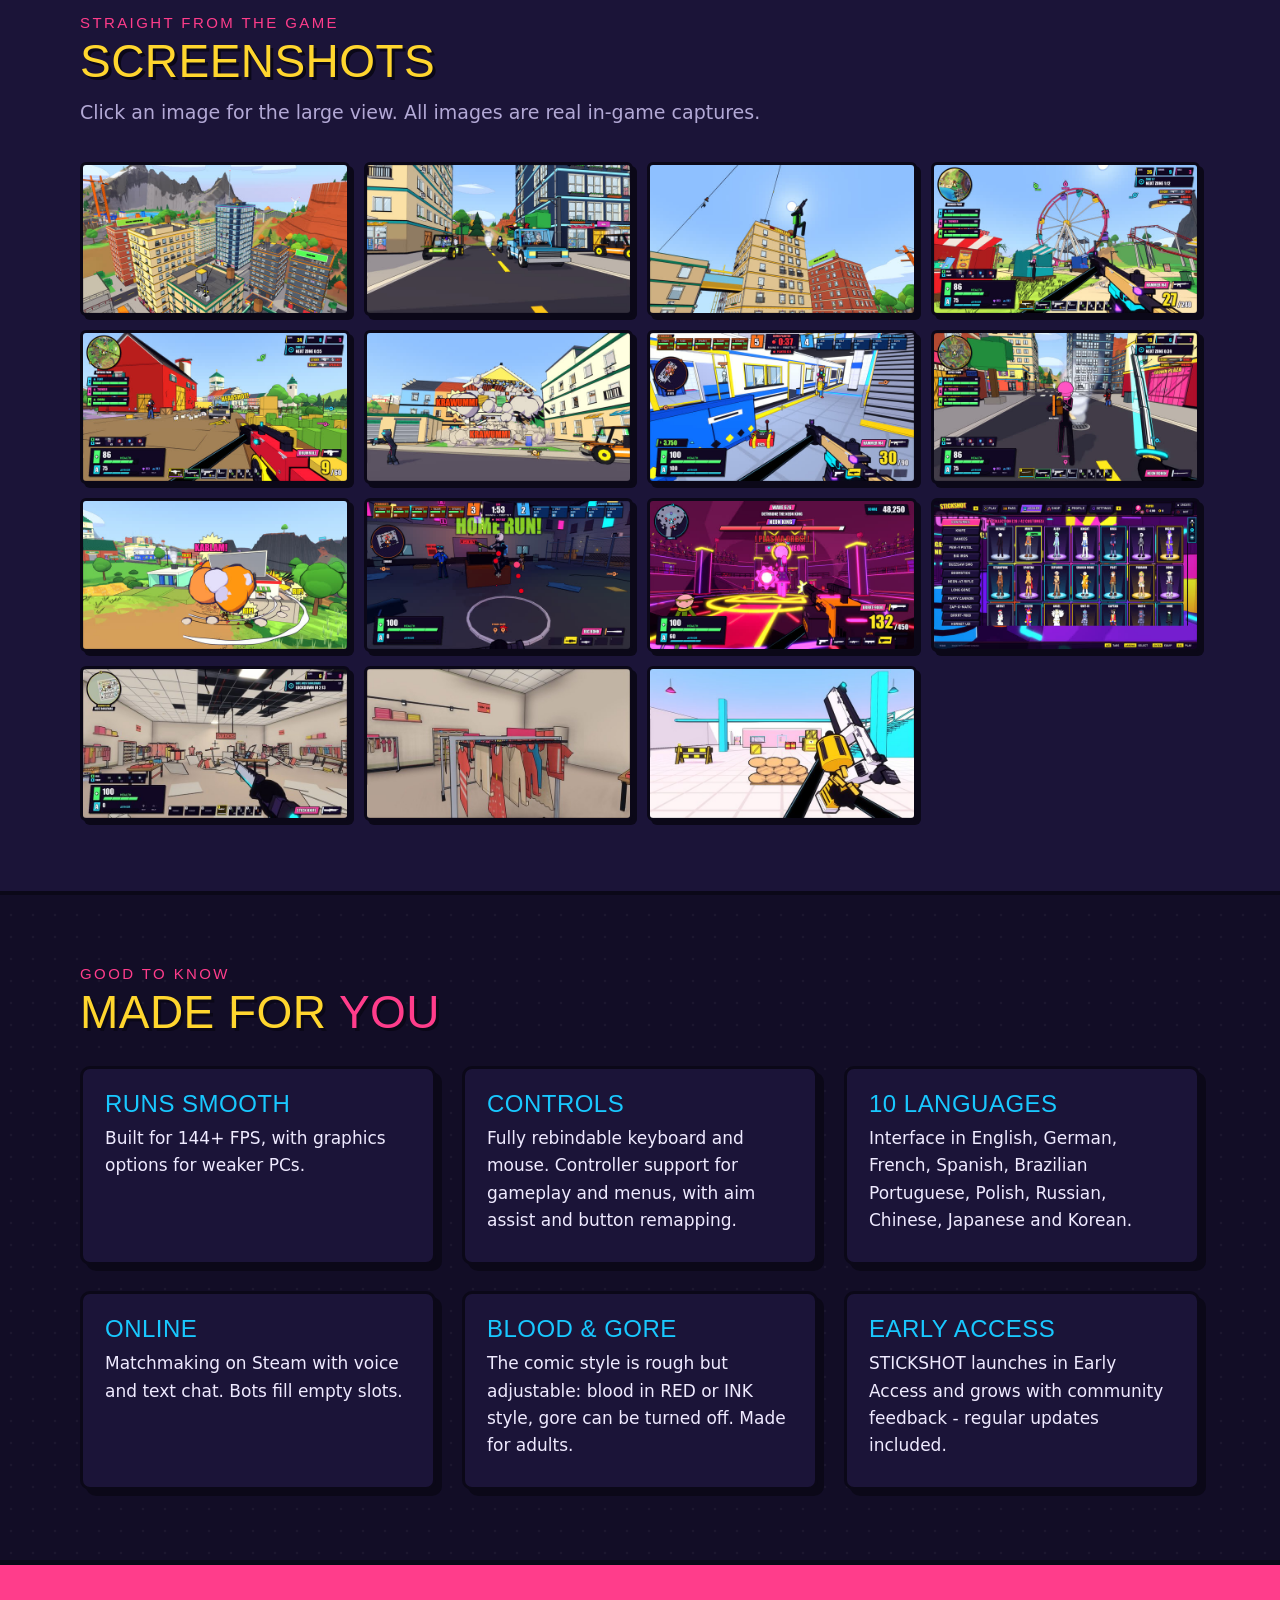
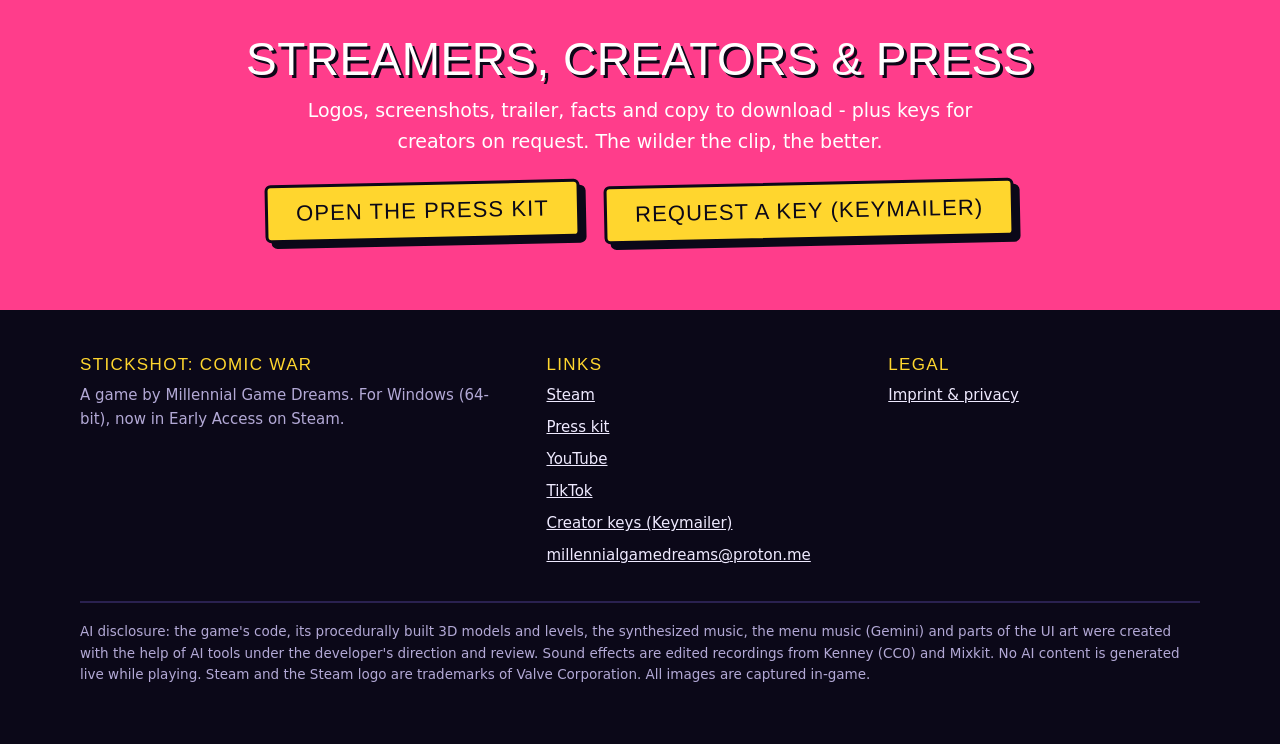
==== commit a24d30a1: "Update 1.83 (Runde 86 + 87): Abschnitt NEU IN 1.83 - Schwimmen, Tauchen, Boote, Wasser-Look, Wandsch" ====
--- a/index.html
+++ b/index.html
@@ -75,17 +75,17 @@
 
 <section class="alt" id="new">
   <div class="wrap">
-    <p class="kicker" data-de="Update 1.82 - Runde 83 + 84">Update 1.82 - round 83 + 84</p>
-    <h2 data-de="Kein Hängenbleiben + <span class='pop'>neues Nachladen</span>">No more snags + <span class="pop">all new reloads</span></h2>
-    <div class="row">
-      <div class="pic"><img src="img/shots/17.jpg" loading="lazy" width="1600" height="900" alt="First person: the BIG IRON revolver held muzzle up, cylinder swung out, empty casings falling out"></div>
-      <div>
-        <ul>
-          <li data-de="Jede Waffe lädt sichtbar nach: Magazin raus, die Hand holt ein neues und schlägt es ein - auch in der Außensicht und online">Every gun reloads for real: mag out, your hand grabs a new one and slaps it in - also in third person and online</li>
-          <li data-de="Der Revolver schwenkt die Trommel aus, Schrotflinten laden Patrone für Patrone, die PARTY CANNON bekommt ihre Rakete über die Schulter">The revolver swings out its cylinder, shotguns load shell by shell, the PARTY CANNON gets its rocket over your shoulder</li>
-          <li data-de="Mit Comic-Wörtern: KLACK!, KA-CHUNK! und FUMP! neben der Waffe - nie in der Bildmitte">With comic words on: CLACK!, KA-CHUNK! and FUMP! next to your gun - never in the middle of the screen</li>
-          <li data-de="Stick Island: Du steigst Bordsteine und Kanten bis Kniehöhe hinauf - kein Hängenbleiben mehr an Treppen und Übergängen">Stick Island: you now step up curbs and ledges up to knee height - no more getting stuck on stairs and edges</li>
-          <li data-de="Einschusslöcher in Möbeln, Regalen und Schildern - und runde Sofas, Hecken, Laternen und Schornsteine statt Kisten">Bullet holes in furniture, shelves and signs - and round sofas, hedges, lanterns and chimneys instead of boxes</li>
+    <p class="kicker" data-de="Update 1.83 - Runde 86 + 87">Update 1.83 - round 86 + 87</p>
+    <h2 data-de="Schwimmen, Tauchen + <span class='pop'>Boote</span>">Swimming, diving + <span class="pop">boats</span></h2>
+    <div class="row">
+      <div class="pic"><img src="img/shots/18.jpg" loading="lazy" width="1600" height="900" alt="A speedboat with a stick figure at the wheel races past the DOCKS 47 harbour on Stick Island, with bow wave and wake"></div>
+      <div>
+        <ul>
+          <li data-de="Tiefes Wasser um Stick Island: Schwimm mit dem Kopf über Wasser oder tauch in Deckung - 12 Sekunden Luft">Deep water around Stick Island: swim with your head above the surface or dive for cover - 12 seconds of air</li>
+          <li data-de="Jede Waffe geht beim Schwimmen, nur mit viel mehr Streuung - unter Wasser verlieren Kugeln ihre Kraft">Every gun works while swimming, just with a lot more spread - bullets lose their power under water</li>
+          <li data-de="Fahr ein Schnellboot mit bis zu 3 Mitfahrern, die schießen dürfen, oder ein kleines Beiboot - mit Bugwelle, Kielwasser und Gischt">Drive a speedboat with up to 3 passengers who can shoot, or a small dinghy - with bow wave, wake and spray</li>
+          <li data-de="Wasser sieht tief aus: Seegras, Fische und Lichtnetze im Flachen, Spritzer, Schaumringe und der Klang von Brandung, Flüssen und Wasserfall">Water looks deep: seagrass, fish and light ripples in the shallows, splashes, foam rings and the sound of surf, rivers and the falls</li>
+          <li data-de="Wandschaden greift nicht mehr auf Fenster über, und Bots in der Stick Mall schießen nicht mehr durch Wände">Wall damage no longer spills onto windows, and bots in the Stick Mall no longer shoot through walls</li>
         </ul>
       </div>
     </div>
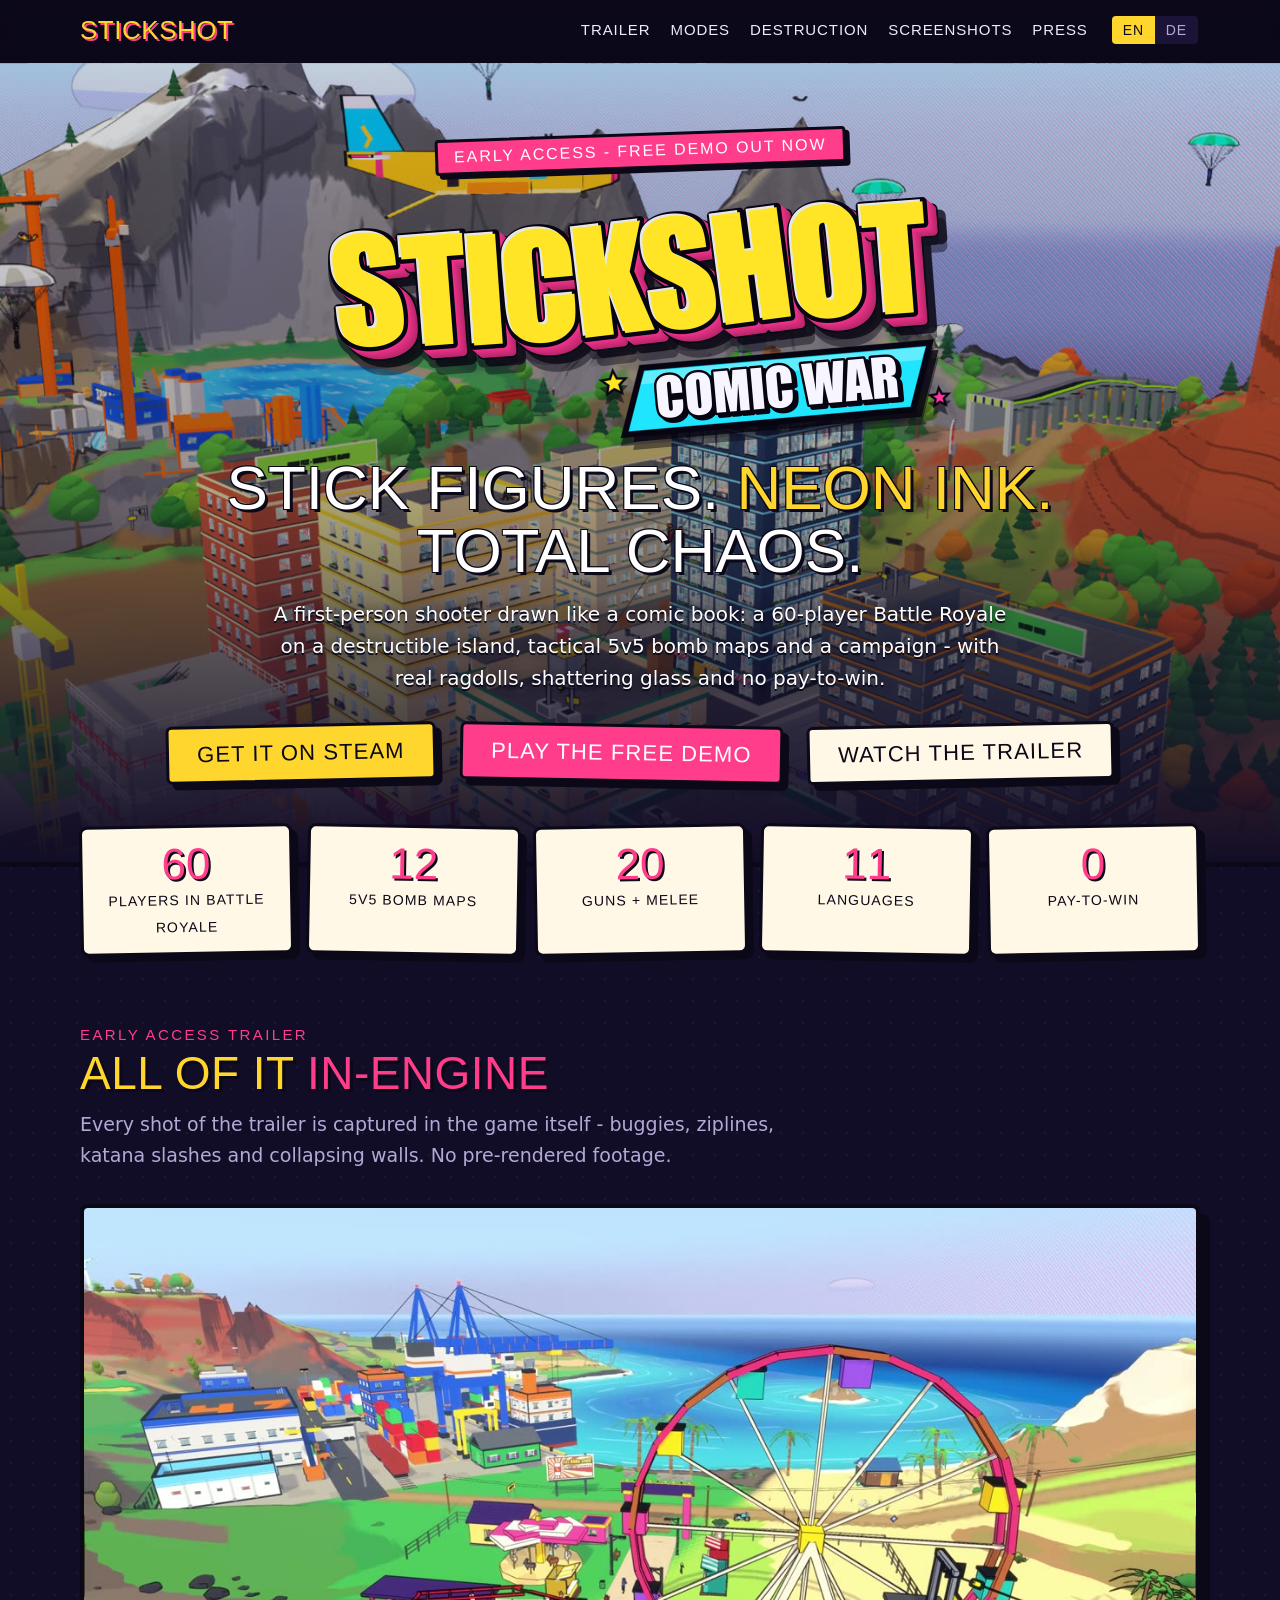
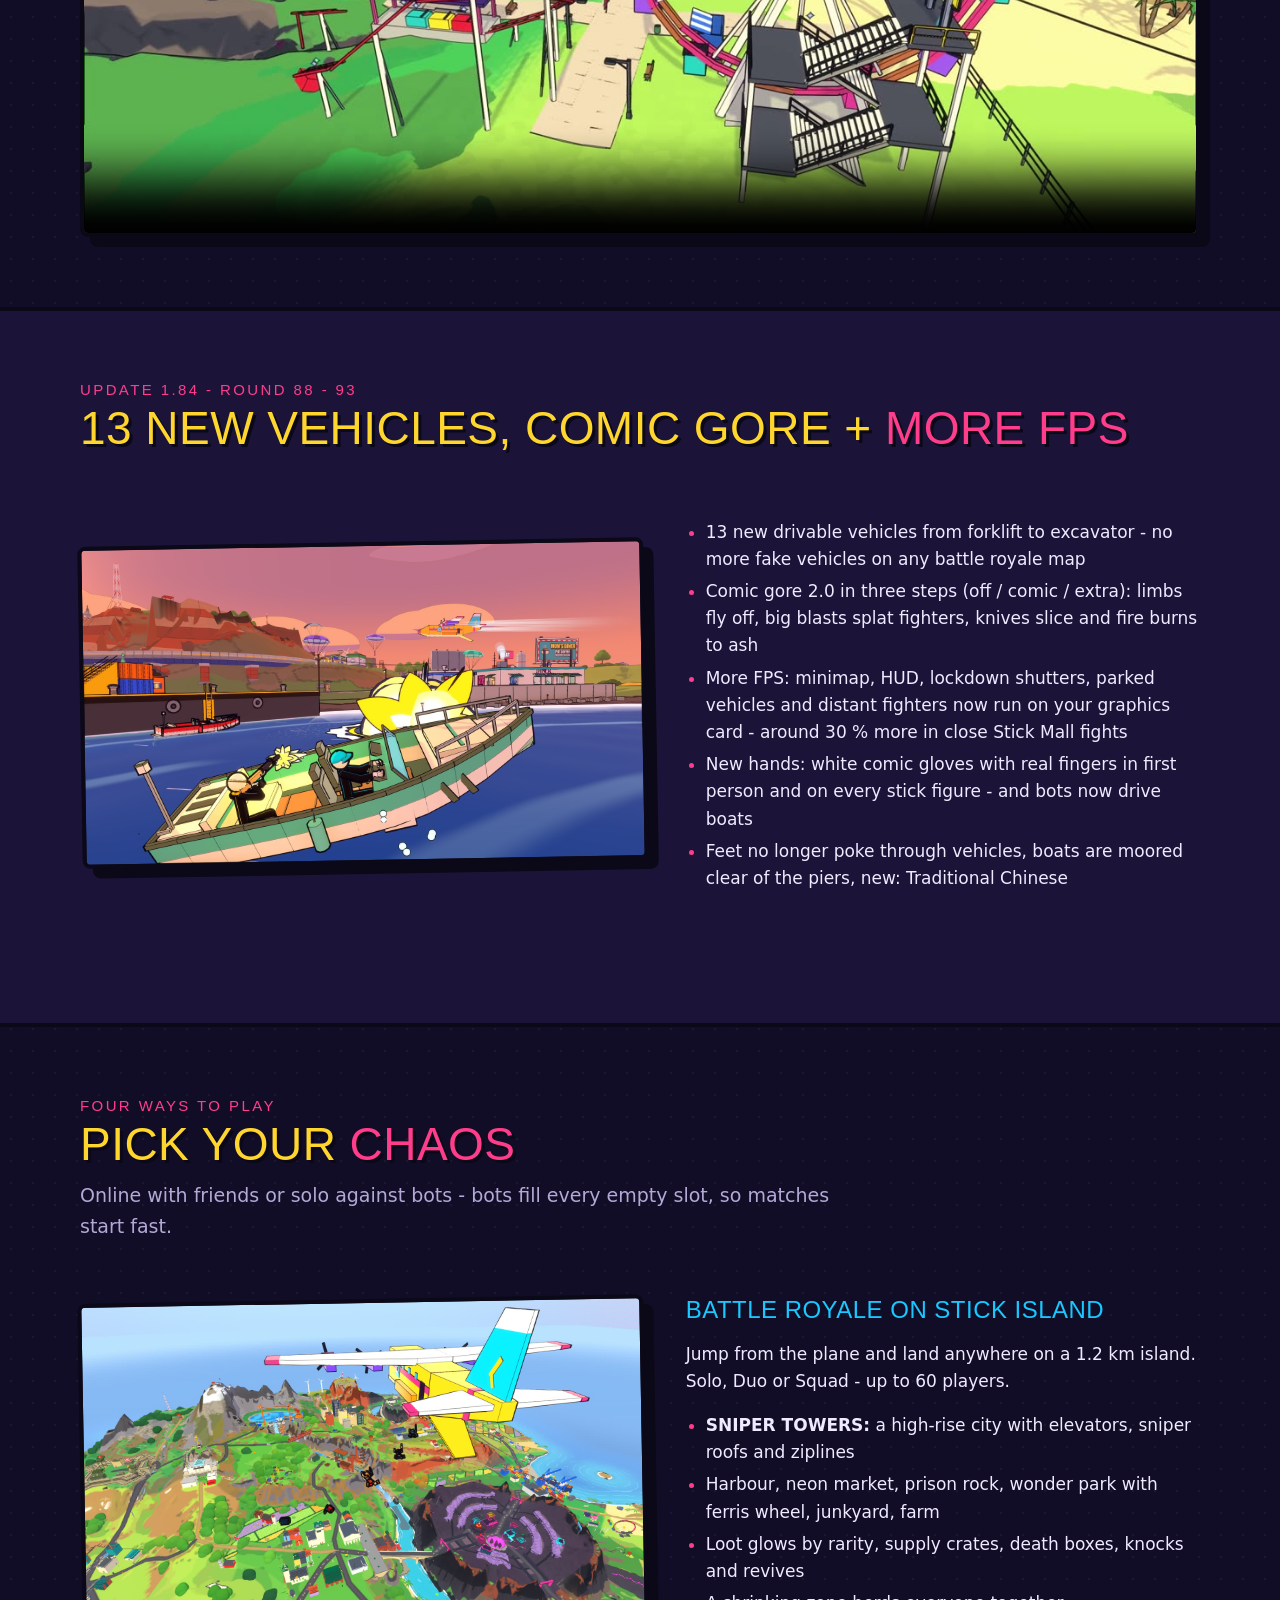
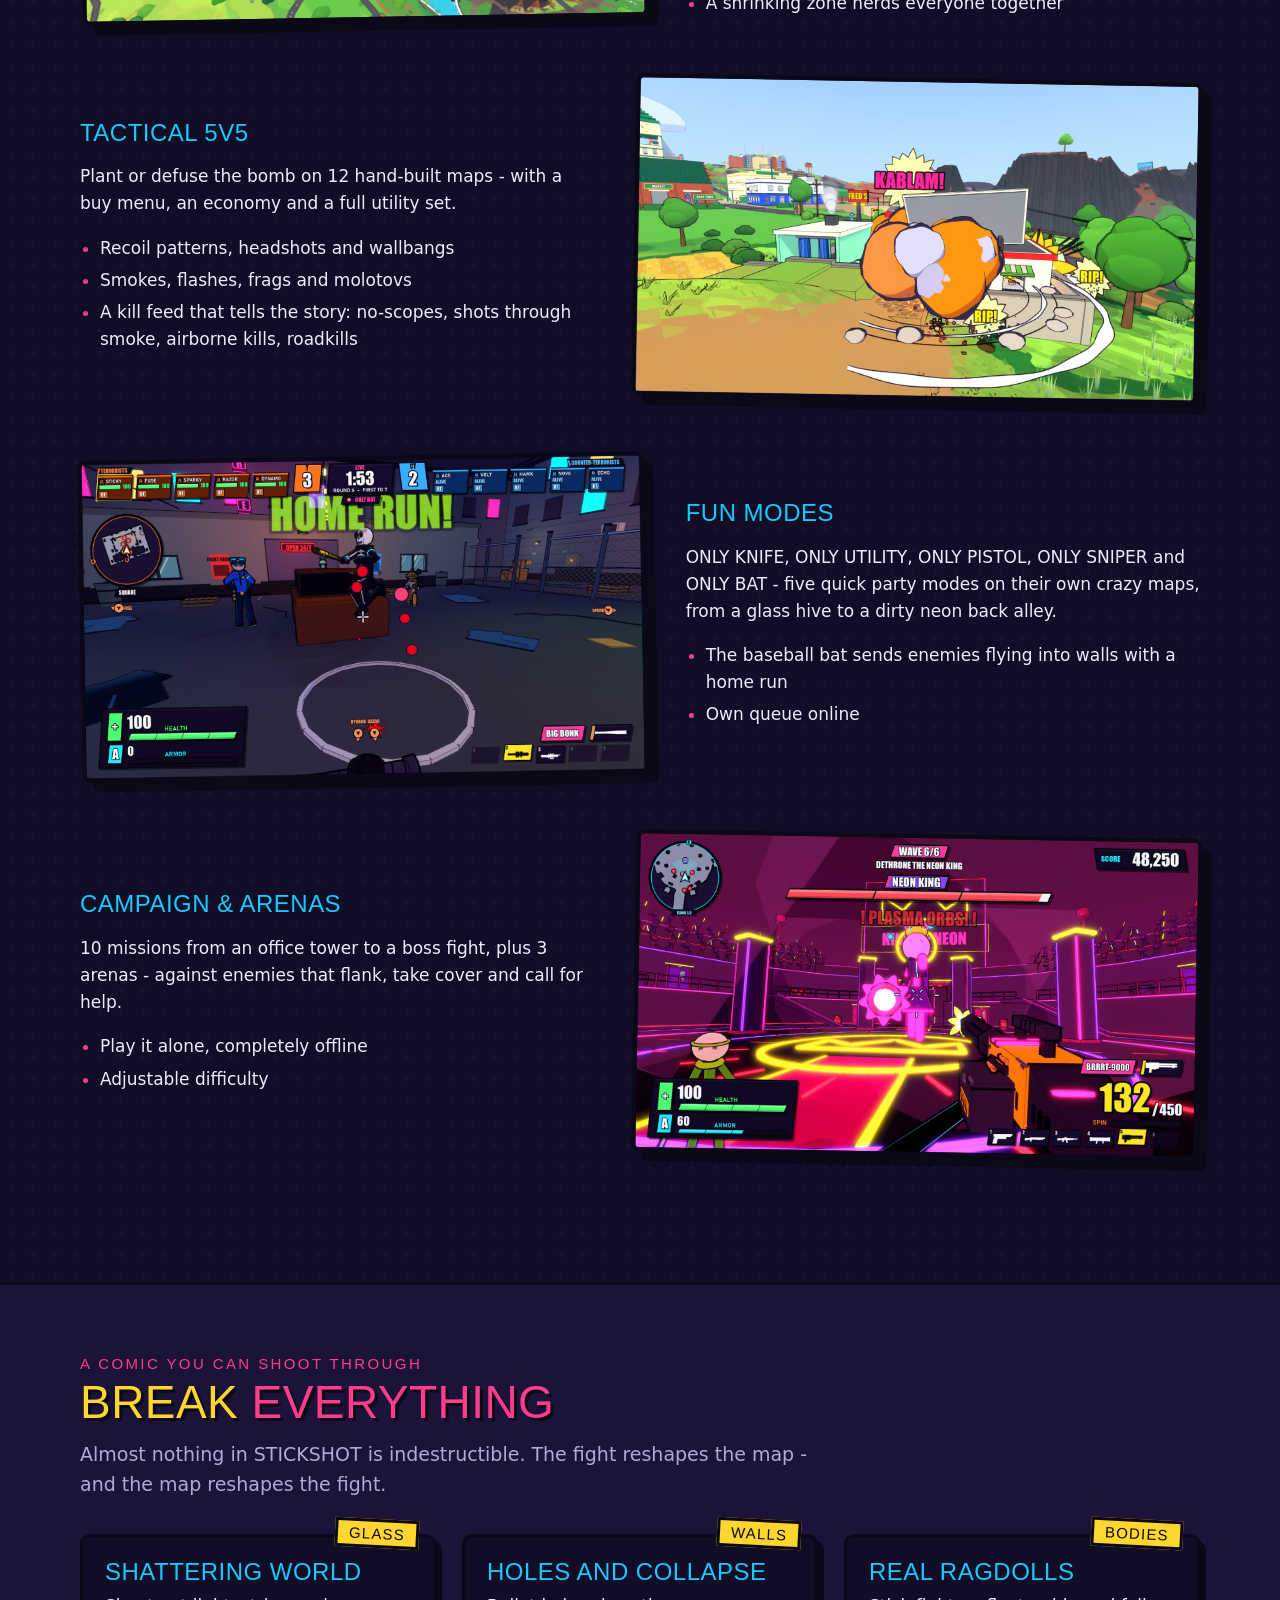
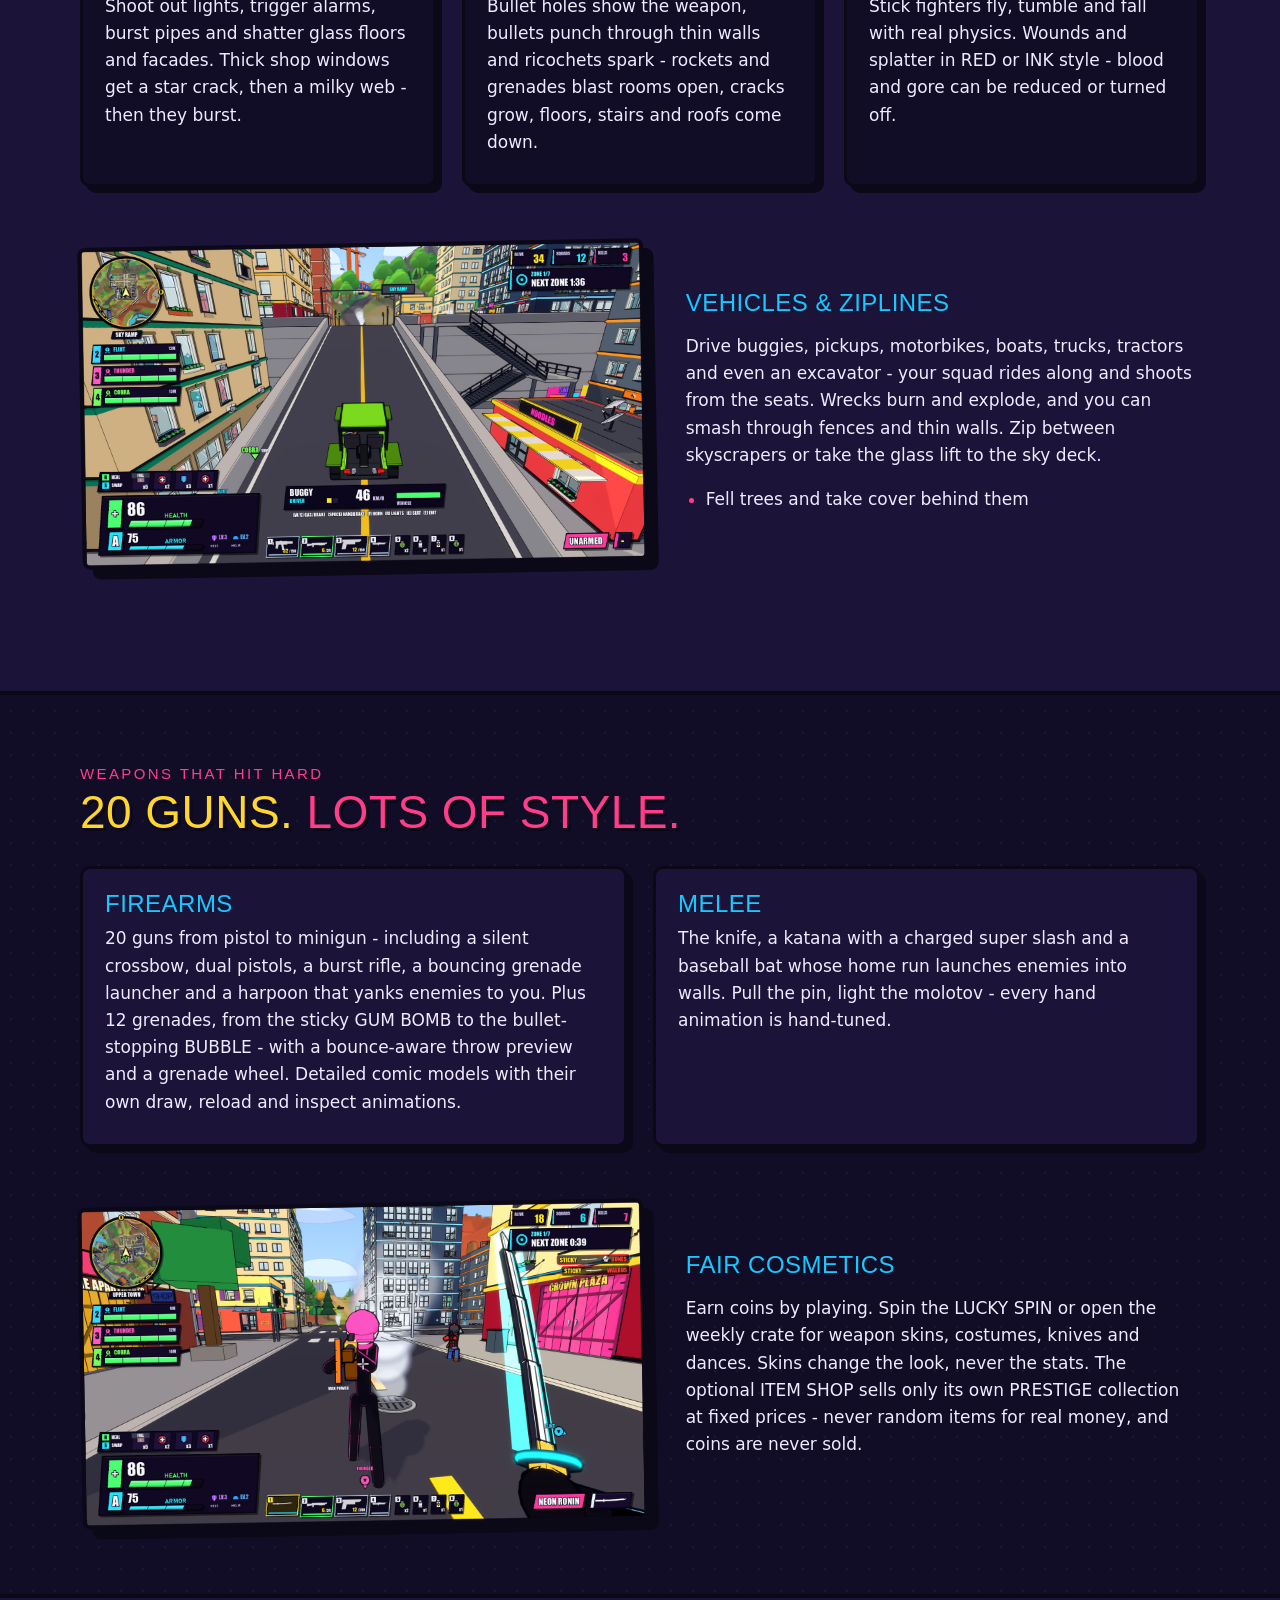
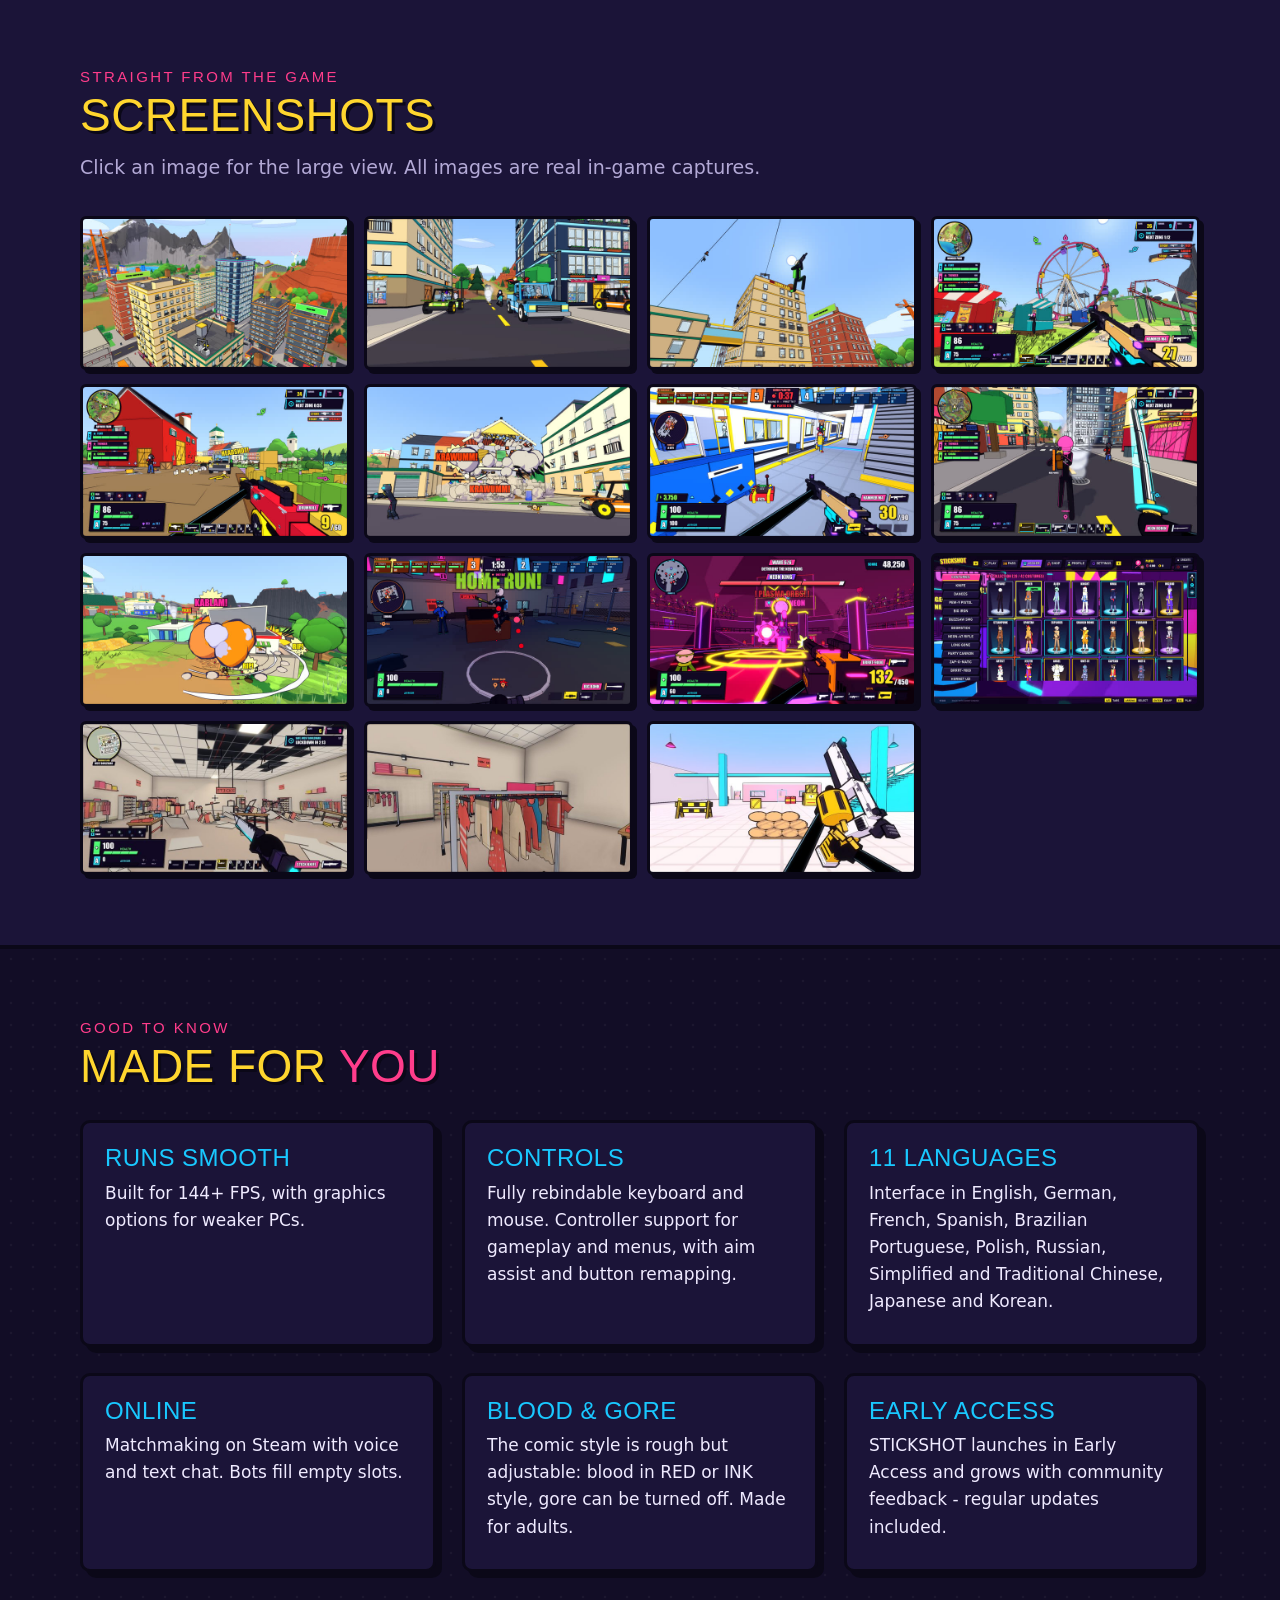
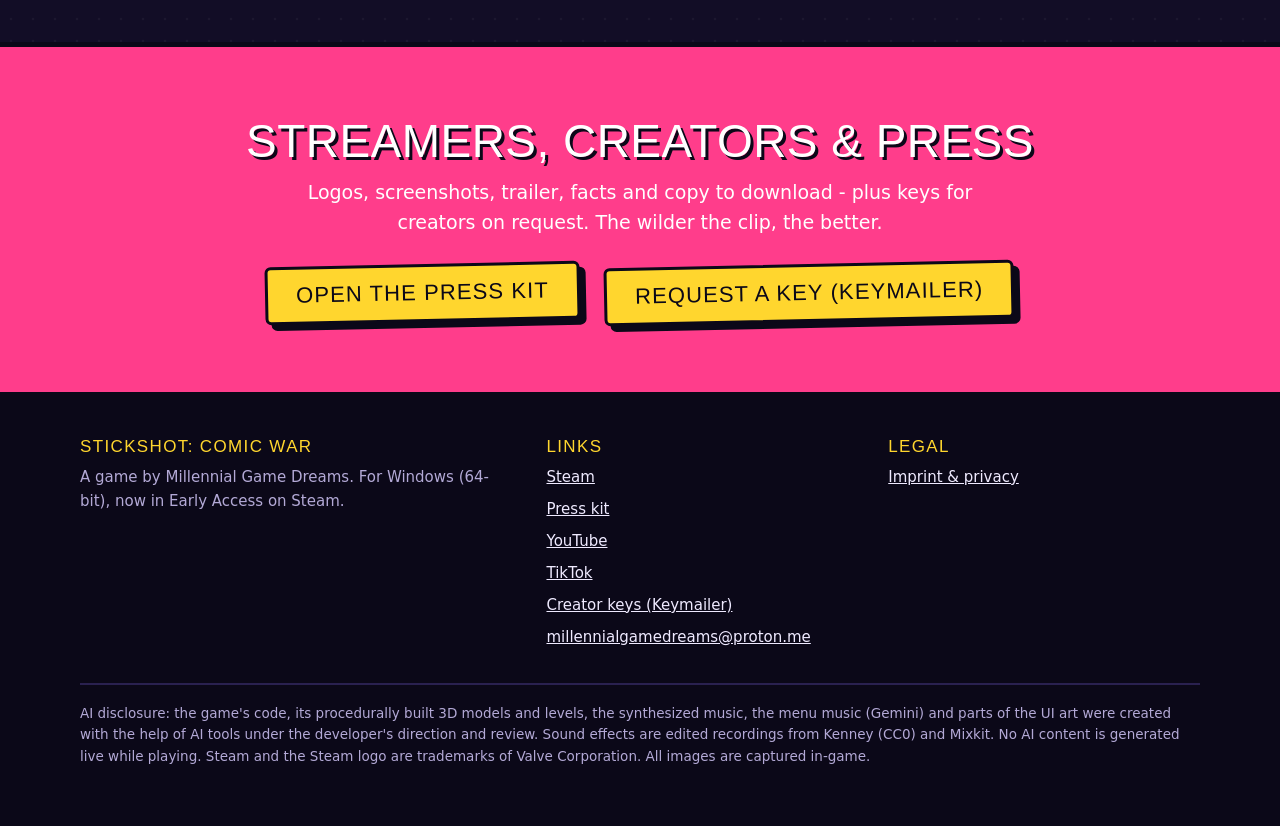
==== commit a21ed355: "Update 1.84 (Runde 88-93): Abschnitt NEU IN 1.84 - 13 Fahrzeuge, Comic-Gore 2.0, mehr FPS, neue Haen" ====
--- a/index.html
+++ b/index.html
@@ -54,7 +54,7 @@
     <div class="stat"><b>60</b><span data-de="Spieler im Battle Royale">players in Battle Royale</span></div>
     <div class="stat"><b>12</b><span data-de="Bombenkarten 5v5">5v5 bomb maps</span></div>
     <div class="stat"><b>20</b><span data-de="Waffen + Nahkampf">guns + melee</span></div>
-    <div class="stat"><b>10</b><span data-de="Sprachen">languages</span></div>
+    <div class="stat"><b>11</b><span data-de="Sprachen">languages</span></div>
     <div class="stat"><b>0</b><span data-de="Pay-to-Win">pay-to-win</span></div>
   </div>
 </div>
@@ -75,17 +75,17 @@
 
 <section class="alt" id="new">
   <div class="wrap">
-    <p class="kicker" data-de="Update 1.83 - Runde 86 + 87">Update 1.83 - round 86 + 87</p>
-    <h2 data-de="Schwimmen, Tauchen + <span class='pop'>Boote</span>">Swimming, diving + <span class="pop">boats</span></h2>
-    <div class="row">
-      <div class="pic"><img src="img/shots/18.jpg" loading="lazy" width="1600" height="900" alt="A speedboat with a stick figure at the wheel races past the DOCKS 47 harbour on Stick Island, with bow wave and wake"></div>
-      <div>
-        <ul>
-          <li data-de="Tiefes Wasser um Stick Island: Schwimm mit dem Kopf über Wasser oder tauch in Deckung - 12 Sekunden Luft">Deep water around Stick Island: swim with your head above the surface or dive for cover - 12 seconds of air</li>
-          <li data-de="Jede Waffe geht beim Schwimmen, nur mit viel mehr Streuung - unter Wasser verlieren Kugeln ihre Kraft">Every gun works while swimming, just with a lot more spread - bullets lose their power under water</li>
-          <li data-de="Fahr ein Schnellboot mit bis zu 3 Mitfahrern, die schießen dürfen, oder ein kleines Beiboot - mit Bugwelle, Kielwasser und Gischt">Drive a speedboat with up to 3 passengers who can shoot, or a small dinghy - with bow wave, wake and spray</li>
-          <li data-de="Wasser sieht tief aus: Seegras, Fische und Lichtnetze im Flachen, Spritzer, Schaumringe und der Klang von Brandung, Flüssen und Wasserfall">Water looks deep: seagrass, fish and light ripples in the shallows, splashes, foam rings and the sound of surf, rivers and the falls</li>
-          <li data-de="Wandschaden greift nicht mehr auf Fenster über, und Bots in der Stick Mall schießen nicht mehr durch Wände">Wall damage no longer spills onto windows, and bots in the Stick Mall no longer shoot through walls</li>
+    <p class="kicker" data-de="Update 1.84 - Runde 88 - 93">Update 1.84 - round 88 - 93</p>
+    <h2 data-de="13 neue Fahrzeuge, Comic-Gore + <span class='pop'>mehr FPS</span>">13 new vehicles, comic gore + <span class="pop">more FPS</span></h2>
+    <div class="row">
+      <div class="pic"><img src="img/shots/19.jpg" loading="lazy" width="1600" height="900" alt="A speedboat jumps across the DOCKS 47 harbour at sunset while a stick figure fires from the back seat and a second boat explodes"></div>
+      <div>
+        <ul>
+          <li data-de="13 neue fahrbare Fahrzeuge vom Gabelstapler bis zum Bagger - keine Fahrzeug-Attrappen mehr auf den Battle-Royale-Karten">13 new drivable vehicles from forklift to excavator - no more fake vehicles on any battle royale map</li>
+          <li data-de="Comic-Gore 2.0 in drei Stufen (aus / comic / extra): Glieder fliegen ab, große Explosionen zerlegen Kämpfer, Messer schneiden, Feuer verbrennt zu Asche">Comic gore 2.0 in three steps (off / comic / extra): limbs fly off, big blasts splat fighters, knives slice and fire burns to ash</li>
+          <li data-de="Mehr FPS: Minikarte, HUD, Rollgitter, geparkte Fahrzeuge und ferne Kämpfer laufen jetzt auf der Grafikkarte - rund 30 % mehr in Nahkämpfen in der Stick Mall">More FPS: minimap, HUD, lockdown shutters, parked vehicles and distant fighters now run on your graphics card - around 30 % more in close Stick Mall fights</li>
+          <li data-de="Neue Hände: weiße Comic-Handschuhe mit echten Fingern in der Ich-Sicht und an jeder Strichfigur - und Bots fahren jetzt Boot">New hands: white comic gloves with real fingers in first person and on every stick figure - and bots now drive boats</li>
+          <li data-de="Füße ragen nicht mehr durch Fahrzeuge, Boote liegen frei an den Stegen, neu: Traditionelles Chinesisch">Feet no longer poke through vehicles, boats are moored clear of the piers, new: Traditional Chinese</li>
         </ul>
       </div>
     </div>
@@ -166,7 +166,7 @@
       <div class="pic"><img src="img/shots/08.jpg" loading="lazy" width="1600" height="900" alt="Driving a green buggy down a city street at speed"></div>
       <div>
         <h3 data-de="Fahrzeuge &amp; Seilrutschen">Vehicles &amp; ziplines</h3>
-        <p data-de="Fahr Buggy, Pickup und Motorrad - dein Trupp fährt mit und schießt vom Sitz. Wracks brennen und explodieren, und du brichst durch Zäune und dünne Wände. Rutsch am Seil zwischen Hochhäusern oder nimm den Glasaufzug zum Sky Deck.">Drive buggies, pickups and motorbikes - your squad rides along and shoots from the seats. Wrecks burn and explode, and you can smash through fences and thin walls. Zip between skyscrapers or take the glass lift to the sky deck.</p>
+        <p data-de="Fahr Buggy, Pickup, Motorrad, Boote, Lkw, Traktor und sogar einen Bagger - dein Trupp fährt mit und schießt vom Sitz. Wracks brennen und explodieren, und du brichst durch Zäune und dünne Wände. Rutsch am Seil zwischen Hochhäusern oder nimm den Glasaufzug zum Sky Deck.">Drive buggies, pickups, motorbikes, boats, trucks, tractors and even an excavator - your squad rides along and shoots from the seats. Wrecks burn and explode, and you can smash through fences and thin walls. Zip between skyscrapers or take the glass lift to the sky deck.</p>
         <ul>
           <li data-de="Bäume fällen und sich dahinter verschanzen">Fell trees and take cover behind them</li>
         </ul>
@@ -225,7 +225,7 @@
     <div class="grid g3" style="margin-top:30px">
       <div class="card"><h3 data-de="Läuft flüssig">Runs smooth</h3><p data-de="Ausgelegt auf 144+ FPS, mit Grafikeinstellungen für schwächere Rechner.">Built for 144+ FPS, with graphics options for weaker PCs.</p></div>
       <div class="card"><h3 data-de="Steuerung">Controls</h3><p data-de="Tastatur und Maus komplett frei belegbar. Controller-Unterstützung für Spiel und Menüs, mit Aim-Assist und Tastenbelegung.">Fully rebindable keyboard and mouse. Controller support for gameplay and menus, with aim assist and button remapping.</p></div>
-      <div class="card"><h3 data-de="10 Sprachen">10 languages</h3><p data-de="Oberfläche auf Englisch, Deutsch, Französisch, Spanisch, brasilianischem Portugiesisch, Polnisch, Russisch, Chinesisch, Japanisch und Koreanisch.">Interface in English, German, French, Spanish, Brazilian Portuguese, Polish, Russian, Chinese, Japanese and Korean.</p></div>
+      <div class="card"><h3 data-de="11 Sprachen">11 languages</h3><p data-de="Oberfläche auf Englisch, Deutsch, Französisch, Spanisch, brasilianischem Portugiesisch, Polnisch, Russisch, vereinfachtem und traditionellem Chinesisch, Japanisch und Koreanisch.">Interface in English, German, French, Spanish, Brazilian Portuguese, Polish, Russian, Simplified and Traditional Chinese, Japanese and Korean.</p></div>
       <div class="card"><h3 data-de="Online">Online</h3><p data-de="Matchsuche über Steam mit Sprach- und Textchat. Bots füllen leere Plätze.">Matchmaking on Steam with voice and text chat. Bots fill empty slots.</p></div>
       <div class="card"><h3 data-de="Blut &amp; Gore">Blood &amp; gore</h3><p data-de="Der Comic-Stil ist drastisch, aber einstellbar: Blut im Stil RED oder INK, Gore lässt sich abschalten. Für Erwachsene.">The comic style is rough but adjustable: blood in RED or INK style, gore can be turned off. Made for adults.</p></div>
       <div class="card"><h3 data-de="Early Access">Early Access</h3><p data-de="STICKSHOT startet im Early Access und wächst mit dem Feedback der Community - regelmäßige Updates inklusive.">STICKSHOT launches in Early Access and grows with community feedback - regular updates included.</p></div>
